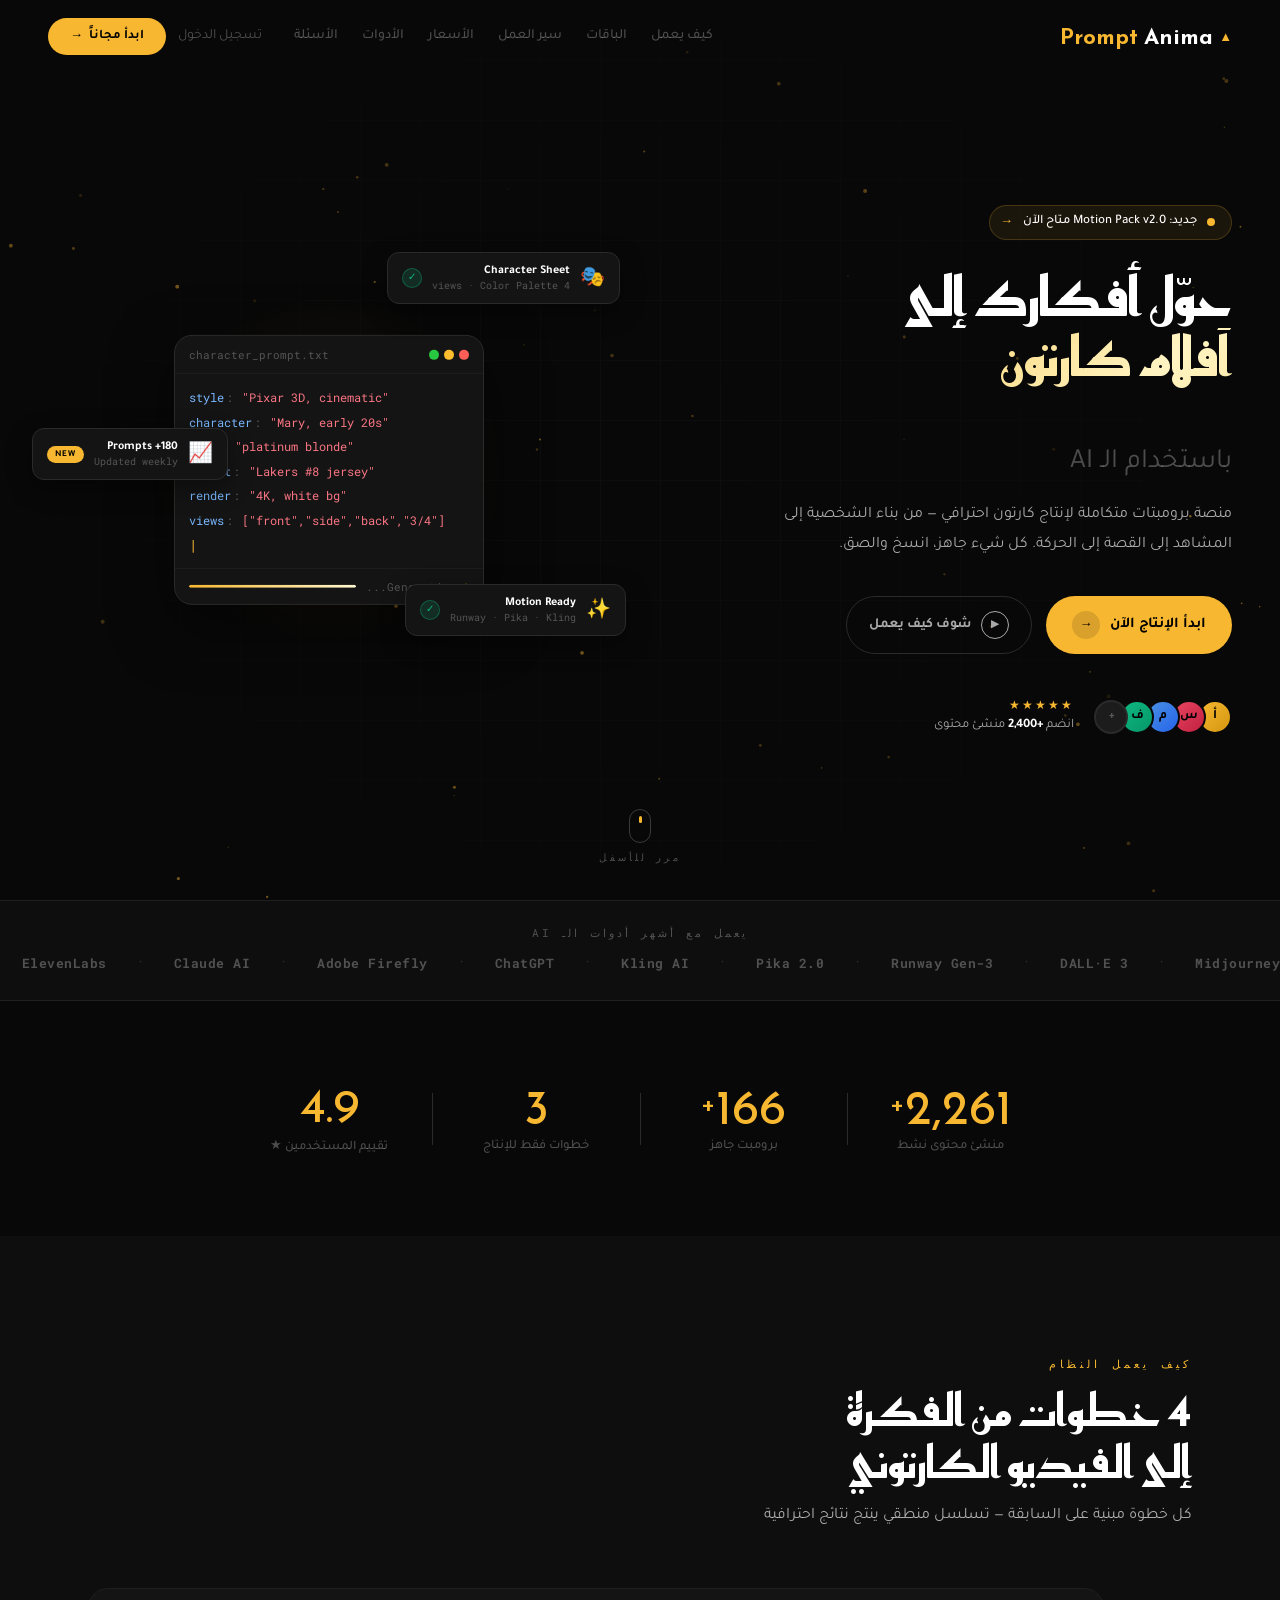
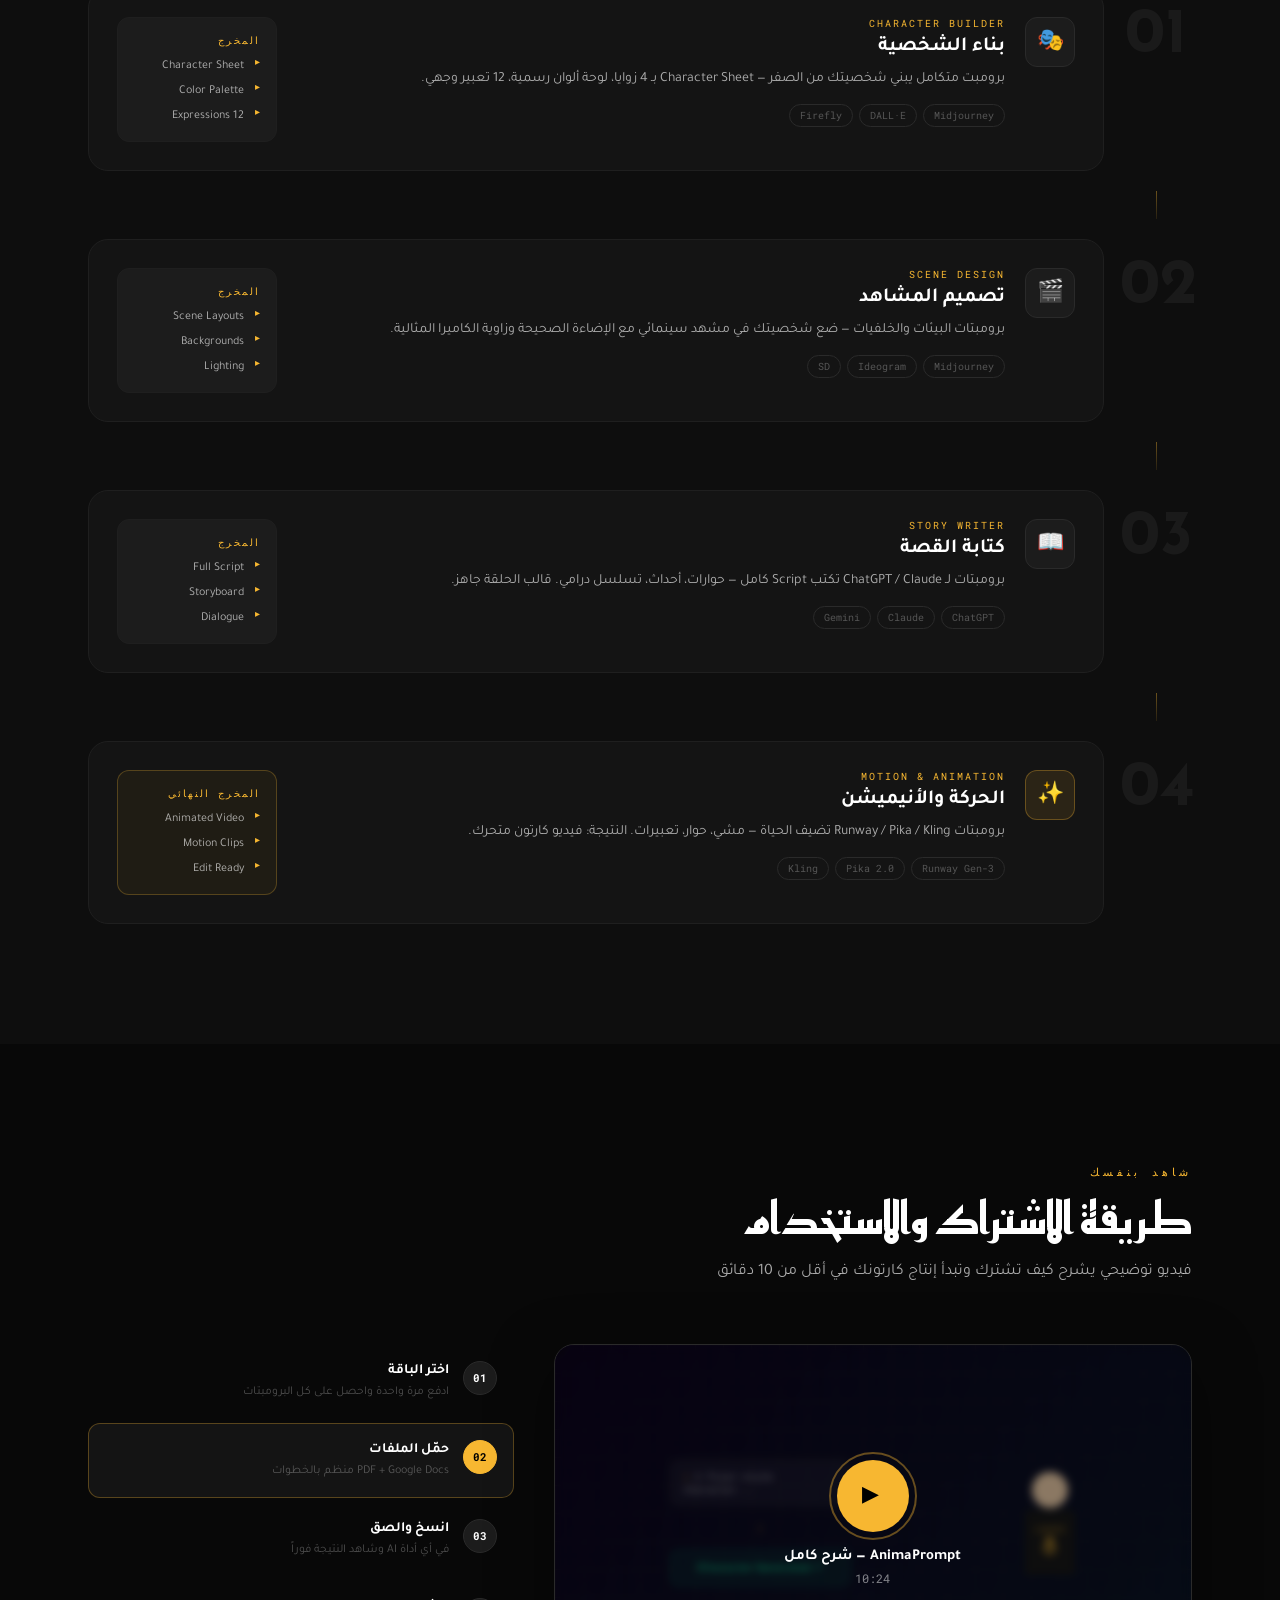
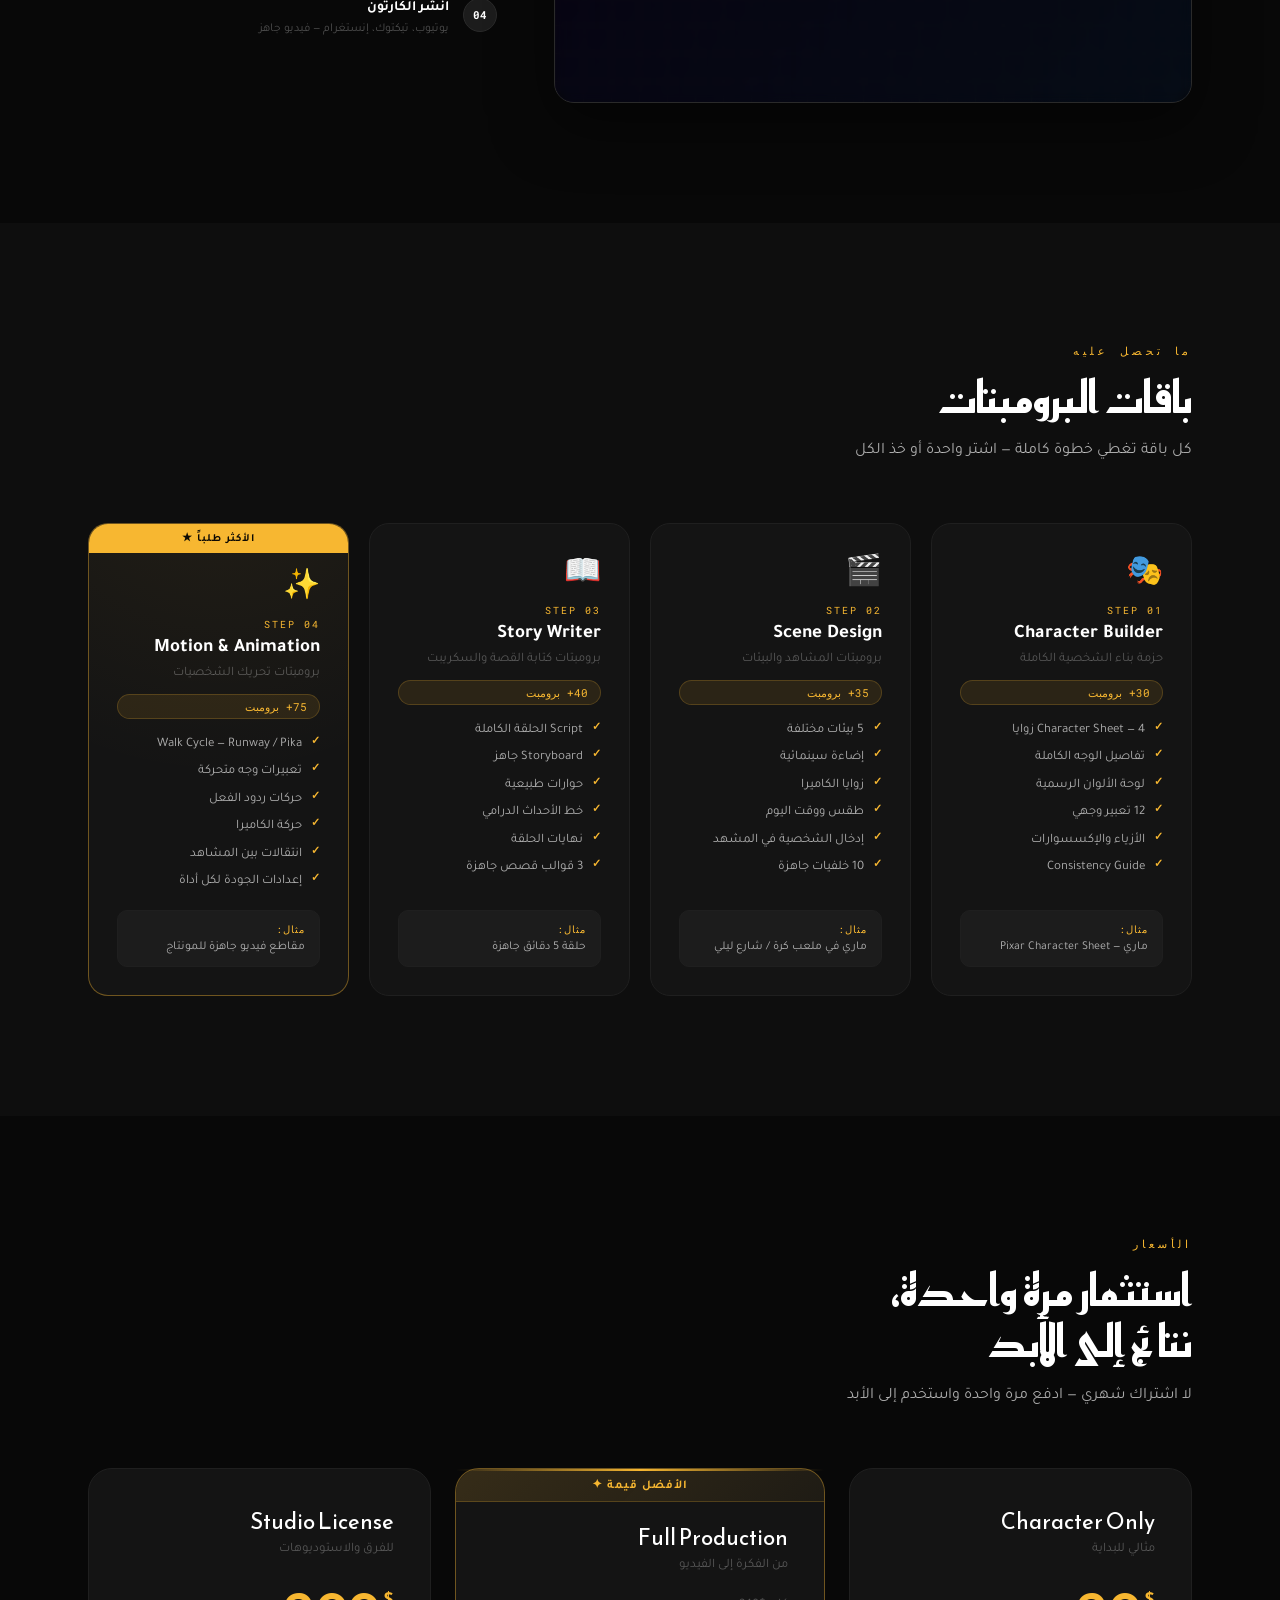
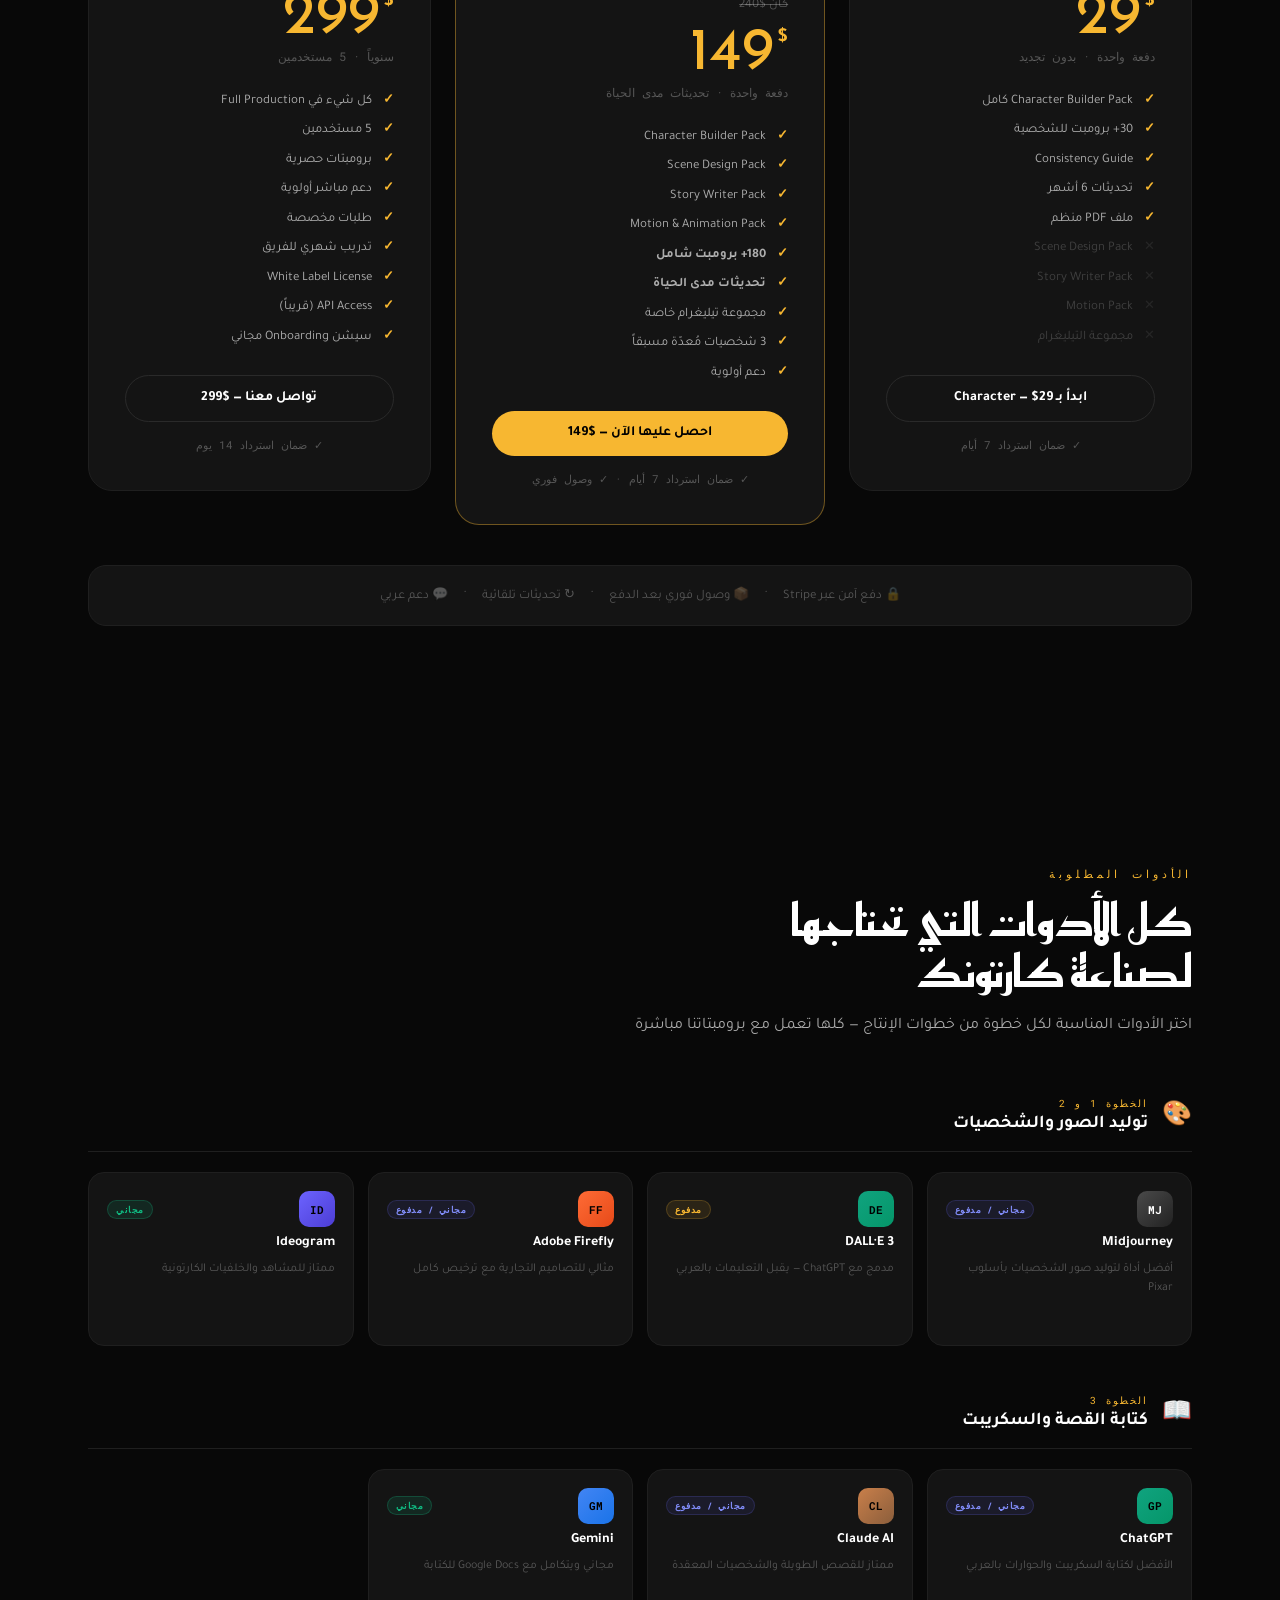
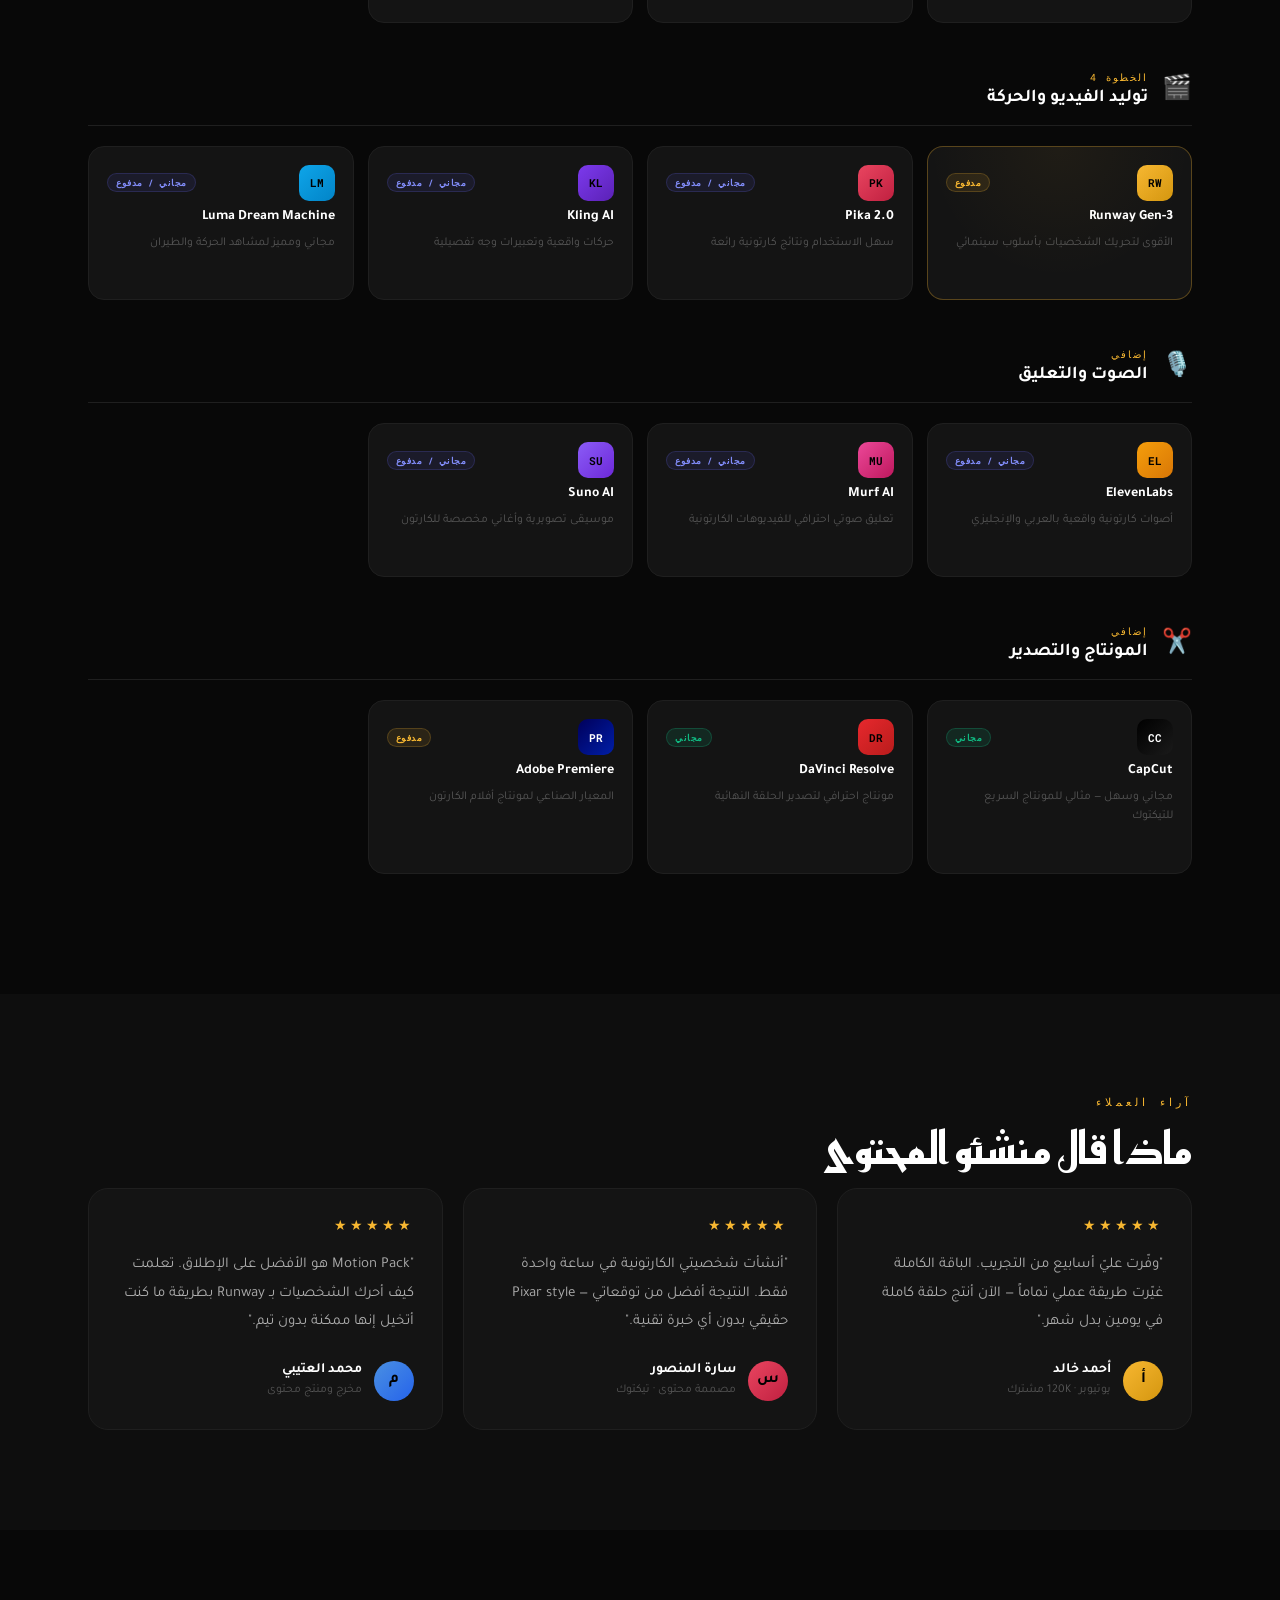
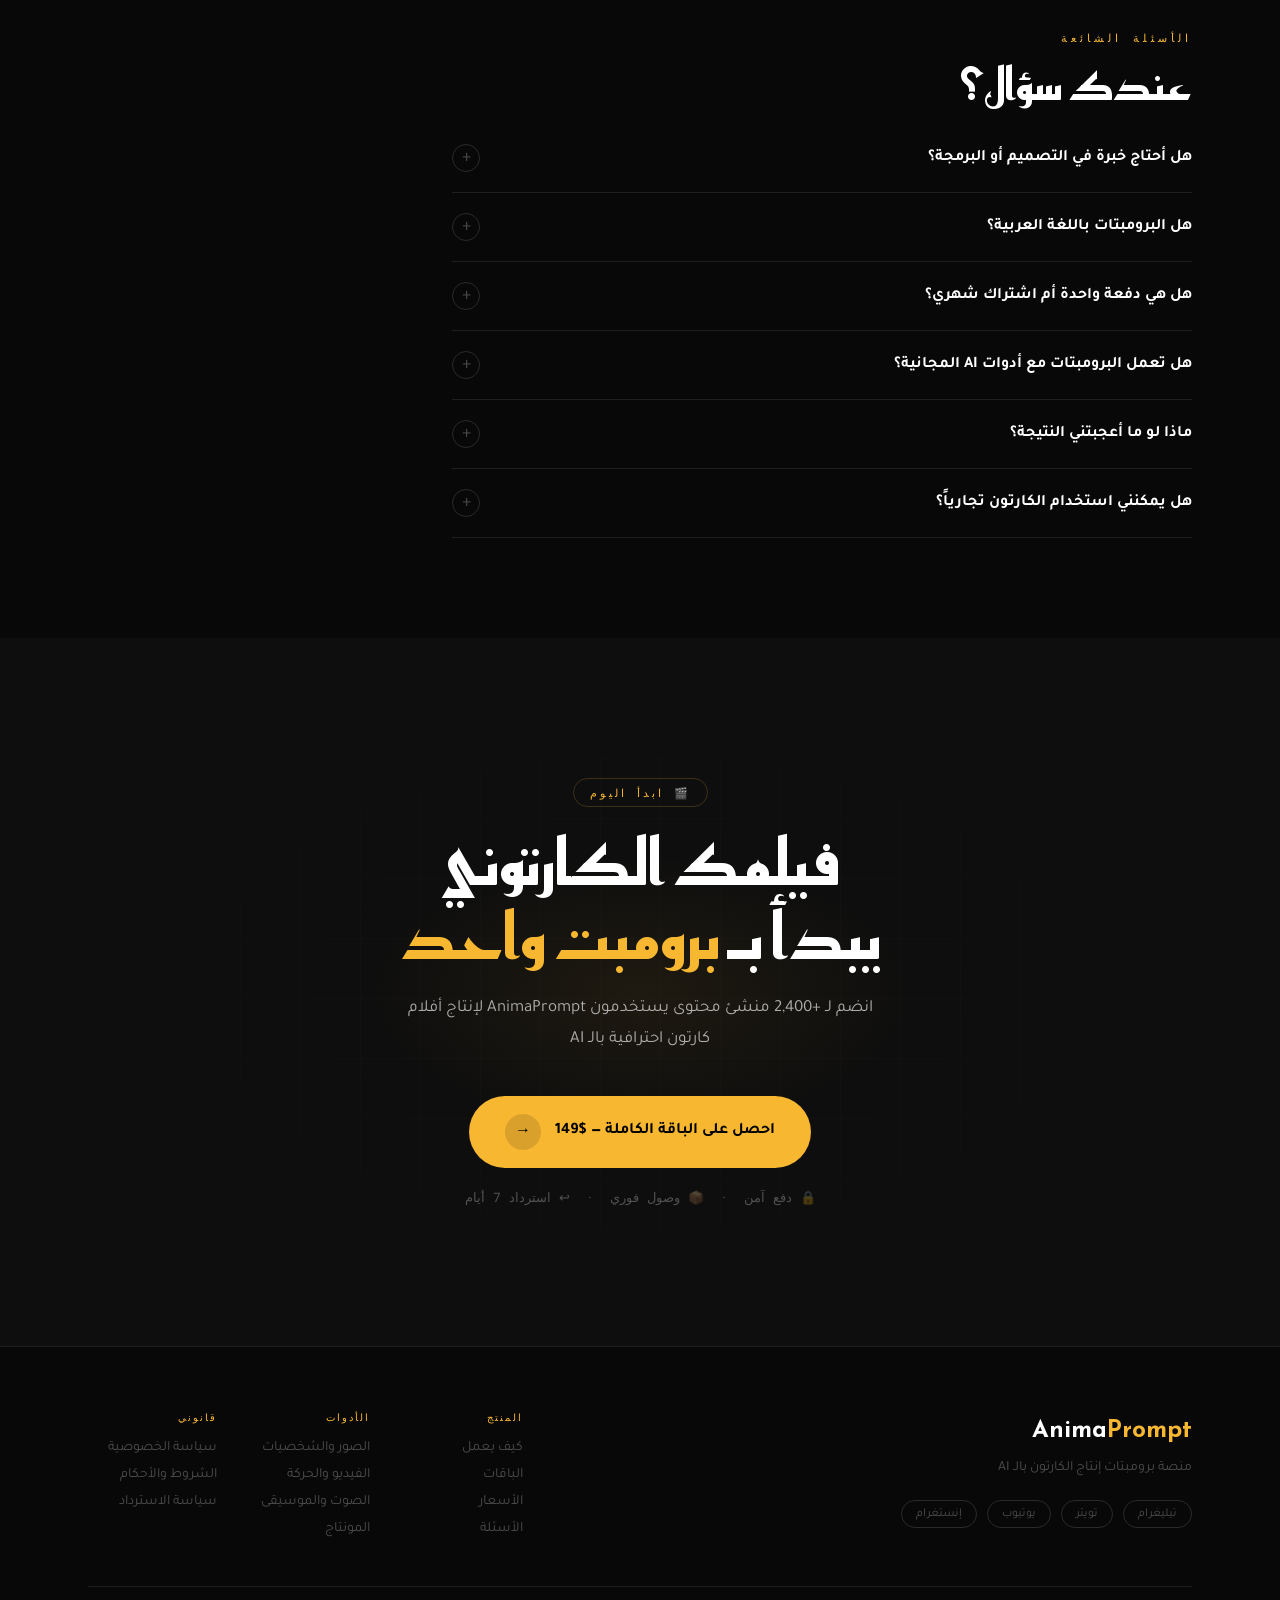
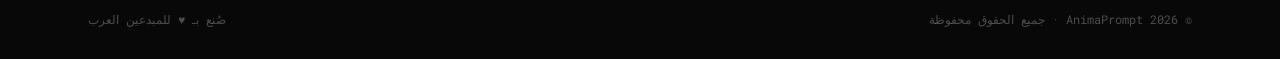
==== index.html @ c52ce560 "Initial commit: AnimaPrompt website with AI tools section" ====
<!DOCTYPE html>
<html lang="ar" dir="rtl">
<head>
<meta charset="UTF-8">
<meta name="viewport" content="width=device-width, initial-scale=1.0">
<title>AnimaPrompt — أنشئ كارتون احترافي بالـ AI</title>
<link href="https://fonts.googleapis.com/css2?family=Tajawal:wght@300;400;500;700;900&family=Reem+Kufi:wght@400;700&family=Roboto+Mono:wght@400;700&display=swap" rel="stylesheet">
<link rel="stylesheet" href="style.css">
</head>
<body>

<div class="cursor" id="cursor"></div>
<div class="cursor-trail" id="trail"></div>

<!-- ═══════════════ NAVBAR ═══════════════ -->
<nav class="navbar" id="navbar">
  <div class="nav-inner">
    <div class="nav-logo">
      <span class="logo-icon">▲</span>
      Anima<span class="logo-accent">Prompt</span>
    </div>
    <ul class="nav-links">
      <li><a href="#how">كيف يعمل</a></li>
      <li><a href="#packages">الباقات</a></li>
      <li><a href="#workflow">سير العمل</a></li>
      <li><a href="#pricing">الأسعار</a></li>
      <li><a href="#tools">الأدوات</a></li>
      <li><a href="#faq">الأسئلة</a></li>
    </ul>
    <div class="nav-right">
      <a href="#" class="nav-login">تسجيل الدخول</a>
      <a href="#pricing" class="nav-cta">ابدأ مجاناً <span>→</span></a>
    </div>
    <button class="hamburger" id="ham">
      <span></span><span></span><span></span>
    </button>
  </div>
</nav>

<!-- MOBILE MENU -->
<div class="mob-overlay" id="mobOverlay"></div>
<div class="mob-drawer" id="mobDrawer">
  <div class="mob-logo">Anima<span>Prompt</span></div>
  <nav class="mob-nav">
    <a href="#how" class="mob-a">كيف يعمل</a>
    <a href="#packages" class="mob-a">الباقات</a>
    <a href="#workflow" class="mob-a">سير العمل</a>
    <a href="#pricing" class="mob-a">الأسعار</a>
    <a href="#tools" class="mob-a">الأدوات</a>
    <a href="#faq" class="mob-a">الأسئلة</a>
  </nav>
  <a href="#pricing" class="mob-cta">ابدأ الآن</a>
</div>

<!-- ═══════════════ HERO ═══════════════ -->
<section class="hero" id="hero">
  <div class="hero-grid-bg"></div>
  <canvas class="hero-canvas" id="heroCanvas"></canvas>

  <div class="hero-inner">
    <!-- HERO CONTENT -->
    <div class="hero-content">
      <div class="hero-announce">
        <div class="announce-dot"></div>
        <span>جديد: Motion Pack v2.0 متاح الآن</span>
        <span class="announce-arrow">→</span>
      </div>

      <h1 class="hero-title">
        حوّل أفكارك إلى<br>
        <span class="title-gradient">أفلام كارتون</span><br>
        <span class="title-light">باستخدام الـ AI</span>
      </h1>

      <p class="hero-desc">
        منصة برومبتات متكاملة لإنتاج كارتون احترافي — من بناء الشخصية إلى المشاهد
        إلى القصة إلى الحركة. كل شيء جاهز، انسخ والصق.
      </p>

      <div class="hero-actions">
        <a href="#pricing" class="cta-main">
          <span>ابدأ الإنتاج الآن</span>
          <div class="cta-icon">→</div>
        </a>
        <a href="#how" class="cta-secondary">
          <div class="play-icon">▶</div>
          <span>شوف كيف يعمل</span>
        </a>
      </div>

      <div class="hero-social-proof">
        <div class="sp-avatars">
          <div class="sp-av" style="background:linear-gradient(135deg,#F7B731,#d4960f)">أ</div>
          <div class="sp-av" style="background:linear-gradient(135deg,#e94560,#c02040)">س</div>
          <div class="sp-av" style="background:linear-gradient(135deg,#4a90e2,#2563eb)">م</div>
          <div class="sp-av" style="background:linear-gradient(135deg,#10b981,#059669)">ف</div>
          <div class="sp-av sp-more">+</div>
        </div>
        <div class="sp-text">
          <div class="sp-stars">★★★★★</div>
          <span>انضم <strong>+2,400</strong> منشئ محتوى</span>
        </div>
      </div>
    </div>

    <!-- HERO VISUAL -->
    <div class="hero-visual">
      <div class="hv-glow"></div>
      <div class="hv-card main-card">
        <div class="hvc-header">
          <div class="hvc-dots"><span></span><span></span><span></span></div>
          <div class="hvc-title">character_prompt.txt</div>
        </div>
        <div class="hvc-body">
          <div class="code-line"><span class="cl-key">style</span><span class="cl-sep">:</span> <span class="cl-val">"Pixar 3D, cinematic"</span></div>
          <div class="code-line"><span class="cl-key">character</span><span class="cl-sep">:</span> <span class="cl-val">"Mary, early 20s"</span></div>
          <div class="code-line"><span class="cl-key">hair</span><span class="cl-sep">:</span> <span class="cl-val">"platinum blonde"</span></div>
          <div class="code-line"><span class="cl-key">outfit</span><span class="cl-sep">:</span> <span class="cl-val">"Lakers #8 jersey"</span></div>
          <div class="code-line"><span class="cl-key">render</span><span class="cl-sep">:</span> <span class="cl-val">"4K, white bg"</span></div>
          <div class="code-line"><span class="cl-key">views</span><span class="cl-sep">:</span> <span class="cl-val">["front","side","back","3/4"]</span></div>
          <div class="code-cursor">|</div>
        </div>
        <div class="hvc-footer">
          <div class="hvc-status">
            <div class="status-dot"></div>
            <span>Generating...</span>
          </div>
          <div class="hvc-progress"><div class="progress-fill"></div></div>
        </div>
      </div>

      <div class="hv-card float-card fc-1">
        <div class="fc-icon">🎭</div>
        <div class="fc-info">
          <strong>Character Sheet</strong>
          <span>4 views · Color Palette</span>
        </div>
        <div class="fc-check">✓</div>
      </div>

      <div class="hv-card float-card fc-2">
        <div class="fc-icon">✨</div>
        <div class="fc-info">
          <strong>Motion Ready</strong>
          <span>Runway · Pika · Kling</span>
        </div>
        <div class="fc-check">✓</div>
      </div>

      <div class="hv-card float-card fc-3">
        <div class="fc-icon">📈</div>
        <div class="fc-info">
          <strong>180+ Prompts</strong>
          <span>Updated weekly</span>
        </div>
        <div class="fc-badge">NEW</div>
      </div>
    </div>
  </div>

  <div class="hero-scroll">
    <div class="scroll-mouse"><div class="scroll-wheel"></div></div>
    <span>مرر للأسفل</span>
  </div>
</section>

<!-- ═══════════════ LOGOS / TOOLS ═══════════════ -->
<section class="tools-bar">
  <p class="tools-label">يعمل مع أشهر أدوات الـ AI</p>
  <div class="tools-marquee-wrap">
    <div class="tools-marquee">
      <div class="tool-logo">Midjourney</div>
      <div class="tool-sep">·</div>
      <div class="tool-logo">DALL·E 3</div>
      <div class="tool-sep">·</div>
      <div class="tool-logo">Runway Gen-3</div>
      <div class="tool-sep">·</div>
      <div class="tool-logo">Pika 2.0</div>
      <div class="tool-sep">·</div>
      <div class="tool-logo">Kling AI</div>
      <div class="tool-sep">·</div>
      <div class="tool-logo">ChatGPT</div>
      <div class="tool-sep">·</div>
      <div class="tool-logo">Adobe Firefly</div>
      <div class="tool-sep">·</div>
      <div class="tool-logo">Claude AI</div>
      <div class="tool-sep">·</div>
      <div class="tool-logo">ElevenLabs</div>
      <div class="tool-sep">·</div>
      <div class="tool-logo">Luma AI</div>
      <div class="tool-sep">·</div>
      <!-- Duplicate for infinite scroll -->
      <div class="tool-logo">Midjourney</div>
      <div class="tool-sep">·</div>
      <div class="tool-logo">DALL·E 3</div>
      <div class="tool-sep">·</div>
      <div class="tool-logo">Runway Gen-3</div>
      <div class="tool-sep">·</div>
      <div class="tool-logo">Pika 2.0</div>
      <div class="tool-sep">·</div>
      <div class="tool-logo">Kling AI</div>
      <div class="tool-sep">·</div>
      <div class="tool-logo">ChatGPT</div>
      <div class="tool-sep">·</div>
      <div class="tool-logo">Adobe Firefly</div>
      <div class="tool-sep">·</div>
      <div class="tool-logo">Claude AI</div>
      <div class="tool-sep">·</div>
      <div class="tool-logo">ElevenLabs</div>
      <div class="tool-sep">·</div>
      <div class="tool-logo">Luma AI</div>
      <div class="tool-sep">·</div>
    </div>
  </div>
</section>

<!-- ═══════════════ STATS ═══════════════ -->
<section class="stats-section">
  <div class="container">
    <div class="stats-grid">
      <div class="stat-block reveal">
        <div class="stat-num-row">
          <div class="sb-num" data-count="2400">0</div>
          <div class="sb-plus">+</div>
        </div>
        <div class="sb-label">منشئ محتوى نشط</div>
      </div>
      <div class="stat-divider"></div>
      <div class="stat-block reveal">
        <div class="stat-num-row">
          <div class="sb-num" data-count="180">0</div>
          <div class="sb-plus">+</div>
        </div>
        <div class="sb-label">برومبت جاهز</div>
      </div>
      <div class="stat-divider"></div>
      <div class="stat-block reveal">
        <div class="stat-num-row">
          <div class="sb-num" data-count="4">0</div>
        </div>
        <div class="sb-label">خطوات فقط للإنتاج</div>
      </div>
      <div class="stat-divider"></div>
      <div class="stat-block reveal">
        <div class="stat-num-row">
          <div class="sb-num">4.9</div>
        </div>
        <div class="sb-label">تقييم المستخدمين ★</div>
      </div>
    </div>
  </div>
</section>

<!-- ═══════════════ HOW IT WORKS ═══════════════ -->
<section class="how" id="how">
  <div class="container">
    <div class="section-tag reveal">كيف يعمل النظام</div>
    <h2 class="section-h2 reveal">4 خطوات من الفكرة<br>إلى الفيديو الكارتوني</h2>
    <p class="section-p reveal">كل خطوة مبنية على السابقة — تسلسل منطقي ينتج نتائج احترافية</p>

    <div class="how-steps">

      <div class="how-step reveal">
        <div class="hs-number">01</div>
        <div class="hs-content">
          <div class="hs-icon-wrap">
            <div class="hs-icon">🎭</div>
          </div>
          <div class="hs-text">
            <div class="hs-tag">Character Builder</div>
            <h3>بناء الشخصية</h3>
            <p>برومبت متكامل يبني شخصيتك من الصفر — Character Sheet بـ 4 زوايا، لوحة ألوان رسمية، 12 تعبير وجهي.</p>
            <div class="hs-tools">
              <span>Midjourney</span>
              <span>DALL·E</span>
              <span>Firefly</span>
            </div>
          </div>
          <div class="hs-output">
            <div class="hso-label">المخرج</div>
            <div class="hso-items">
              <div class="hso-i">Character Sheet</div>
              <div class="hso-i">Color Palette</div>
              <div class="hso-i">12 Expressions</div>
            </div>
          </div>
        </div>
      </div>

      <div class="hs-connector">
        <div class="hs-conn-line"></div>
      </div>

      <div class="how-step reveal">
        <div class="hs-number">02</div>
        <div class="hs-content">
          <div class="hs-icon-wrap">
            <div class="hs-icon">🎬</div>
          </div>
          <div class="hs-text">
            <div class="hs-tag">Scene Design</div>
            <h3>تصميم المشاهد</h3>
            <p>برومبتات البيئات والخلفيات — ضع شخصيتك في مشهد سينمائي مع الإضاءة الصحيحة وزاوية الكاميرا المثالية.</p>
            <div class="hs-tools">
              <span>Midjourney</span>
              <span>Ideogram</span>
              <span>SD</span>
            </div>
          </div>
          <div class="hs-output">
            <div class="hso-label">المخرج</div>
            <div class="hso-items">
              <div class="hso-i">Scene Layouts</div>
              <div class="hso-i">Backgrounds</div>
              <div class="hso-i">Lighting</div>
            </div>
          </div>
        </div>
      </div>

      <div class="hs-connector">
        <div class="hs-conn-line"></div>
      </div>

      <div class="how-step reveal">
        <div class="hs-number">03</div>
        <div class="hs-content">
          <div class="hs-icon-wrap">
            <div class="hs-icon">📖</div>
          </div>
          <div class="hs-text">
            <div class="hs-tag">Story Writer</div>
            <h3>كتابة القصة</h3>
            <p>برومبتات لـ ChatGPT / Claude تكتب Script كامل — حوارات، أحداث، تسلسل درامي. قالب الحلقة جاهز.</p>
            <div class="hs-tools">
              <span>ChatGPT</span>
              <span>Claude</span>
              <span>Gemini</span>
            </div>
          </div>
          <div class="hs-output">
            <div class="hso-label">المخرج</div>
            <div class="hso-items">
              <div class="hso-i">Full Script</div>
              <div class="hso-i">Storyboard</div>
              <div class="hso-i">Dialogue</div>
            </div>
          </div>
        </div>
      </div>

      <div class="hs-connector">
        <div class="hs-conn-line"></div>
      </div>

      <div class="how-step reveal">
        <div class="hs-number">04</div>
        <div class="hs-content">
          <div class="hs-icon-wrap gold-wrap">
            <div class="hs-icon">✨</div>
          </div>
          <div class="hs-text">
            <div class="hs-tag">Motion & Animation</div>
            <h3>الحركة والأنيميشن</h3>
            <p>برومبتات Runway / Pika / Kling تضيف الحياة — مشي، حوار، تعبيرات. النتيجة: فيديو كارتون متحرك.</p>
            <div class="hs-tools">
              <span>Runway Gen-3</span>
              <span>Pika 2.0</span>
              <span>Kling</span>
            </div>
          </div>
          <div class="hs-output gold-output">
            <div class="hso-label">المخرج النهائي</div>
            <div class="hso-items">
              <div class="hso-i">Animated Video</div>
              <div class="hso-i">Motion Clips</div>
              <div class="hso-i">Edit Ready</div>
            </div>
          </div>
        </div>
      </div>

    </div>
  </div>
</section>

<!-- ═══════════════ VIDEO DEMO ═══════════════ -->
<section class="video-section" id="workflow">
  <div class="container">
    <div class="section-tag reveal">شاهد بنفسك</div>
    <h2 class="section-h2 reveal">طريقة الاشتراك والاستخدام</h2>
    <p class="section-p reveal">فيديو توضيحي يشرح كيف تشترك وتبدأ إنتاج كارتونك في أقل من 10 دقائق</p>

    <div class="video-wrap reveal">
      <div class="video-frame">
        <div class="vf-overlay" id="vfOverlay">
          <div class="vf-play-btn" id="playBtn">
            <div class="vpb-ring"></div>
            <div class="vpb-icon">▶</div>
          </div>
          <div class="vf-thumb-content">
            <div class="vft-label">AnimaPrompt — شرح كامل</div>
            <div class="vft-duration">10:24</div>
          </div>
        </div>
        <div class="video-placeholder" id="videoPlaceholder">
          <div class="vp-scene">
            <div class="vp-grid"></div>
            <div class="vp-char">
              <div class="vpc-head"></div>
              <div class="vpc-body">LAKERS<br><span>8</span></div>
            </div>
            <div class="vp-ui">
              <div class="vp-prompt">
                <span class="vpu-cursor">|</span> A Pixar-style character...
              </div>
              <div class="vp-arrow">↓</div>
              <div class="vp-result">✓ Character Generated!</div>
            </div>
          </div>
        </div>
        <!-- يُستبدل هذا بـ iframe الفيديو عند الإضافة -->
        <!-- <iframe id="videoIframe" src="" allowfullscreen></iframe> -->
      </div>

      <div class="video-steps">
        <div class="vs-item active" data-step="0">
          <div class="vsi-num">01</div>
          <div class="vsi-text">
            <strong>اختر الباقة</strong>
            <span>ادفع مرة واحدة واحصل على كل البرومبتات</span>
          </div>
        </div>
        <div class="vs-item" data-step="1">
          <div class="vsi-num">02</div>
          <div class="vsi-text">
            <strong>حمّل الملفات</strong>
            <span>PDF + Google Docs منظم بالخطوات</span>
          </div>
        </div>
        <div class="vs-item" data-step="2">
          <div class="vsi-num">03</div>
          <div class="vsi-text">
            <strong>انسخ والصق</strong>
            <span>في أي أداة AI وشاهد النتيجة فوراً</span>
          </div>
        </div>
        <div class="vs-item" data-step="3">
          <div class="vsi-num">04</div>
          <div class="vsi-text">
            <strong>انشر الكارتون</strong>
            <span>يوتيوب، تيكتوك، إنستغرام — فيديو جاهز</span>
          </div>
        </div>
      </div>
    </div>
  </div>
</section>

<!-- ═══════════════ PACKAGES ═══════════════ -->
<section class="packages" id="packages">
  <div class="container">
    <div class="section-tag reveal">ما تحصل عليه</div>
    <h2 class="section-h2 reveal">باقات البرومبتات</h2>
    <p class="section-p reveal">كل باقة تغطي خطوة كاملة — اشتر واحدة أو خذ الكل</p>

    <div class="pkg-grid">
      <div class="pkg-card reveal">
        <div class="pkg-icon">🎭</div>
        <div class="pkg-step">STEP 01</div>
        <h3>Character Builder</h3>
        <p>حزمة بناء الشخصية الكاملة</p>
        <div class="pkg-count">30+ برومبت</div>
        <ul class="pkg-list">
          <li>Character Sheet — 4 زوايا</li>
          <li>تفاصيل الوجه الكاملة</li>
          <li>لوحة الألوان الرسمية</li>
          <li>12 تعبير وجهي</li>
          <li>الأزياء والإكسسوارات</li>
          <li>Consistency Guide</li>
        </ul>
        <div class="pkg-result">
          <span class="pr-label">مثال:</span>
          ماري — Pixar Character Sheet
        </div>
      </div>

      <div class="pkg-card reveal">
        <div class="pkg-icon">🎬</div>
        <div class="pkg-step">STEP 02</div>
        <h3>Scene Design</h3>
        <p>برومبتات المشاهد والبيئات</p>
        <div class="pkg-count">35+ برومبت</div>
        <ul class="pkg-list">
          <li>5 بيئات مختلفة</li>
          <li>إضاءة سينمائية</li>
          <li>زوايا الكاميرا</li>
          <li>طقس ووقت اليوم</li>
          <li>إدخال الشخصية في المشهد</li>
          <li>10 خلفيات جاهزة</li>
        </ul>
        <div class="pkg-result">
          <span class="pr-label">مثال:</span>
          ماري في ملعب كرة / شارع ليلي
        </div>
      </div>

      <div class="pkg-card reveal">
        <div class="pkg-icon">📖</div>
        <div class="pkg-step">STEP 03</div>
        <h3>Story Writer</h3>
        <p>برومبتات كتابة القصة والسكريبت</p>
        <div class="pkg-count">40+ برومبت</div>
        <ul class="pkg-list">
          <li>Script الحلقة الكاملة</li>
          <li>Storyboard جاهز</li>
          <li>حوارات طبيعية</li>
          <li>خط الأحداث الدرامي</li>
          <li>نهايات الحلقة</li>
          <li>3 قوالب قصص جاهزة</li>
        </ul>
        <div class="pkg-result">
          <span class="pr-label">مثال:</span>
          حلقة 5 دقائق جاهزة
        </div>
      </div>

      <div class="pkg-card featured-pkg reveal">
        <div class="pkg-featured">الأكثر طلباً ★</div>
        <div class="pkg-icon">✨</div>
        <div class="pkg-step">STEP 04</div>
        <h3>Motion & Animation</h3>
        <p>برومبتات تحريك الشخصيات</p>
        <div class="pkg-count">75+ برومبت</div>
        <ul class="pkg-list">
          <li>Walk Cycle — Runway / Pika</li>
          <li>تعبيرات وجه متحركة</li>
          <li>حركات ردود الفعل</li>
          <li>حركة الكاميرا</li>
          <li>انتقالات بين المشاهد</li>
          <li>إعدادات الجودة لكل أداة</li>
        </ul>
        <div class="pkg-result">
          <span class="pr-label">مثال:</span>
          مقاطع فيديو جاهزة للمونتاج
        </div>
      </div>
    </div>
  </div>
</section>

<!-- ═══════════════ PRICING ═══════════════ -->
<section class="pricing" id="pricing">
  <div class="container">
    <div class="section-tag reveal">الأسعار</div>
    <h2 class="section-h2 reveal">استثمار مرة واحدة،<br>نتائج إلى الأبد</h2>
    <p class="section-p reveal">لا اشتراك شهري — ادفع مرة واحدة واستخدم إلى الأبد</p>

    <div class="pricing-grid">

      <!-- STARTER -->
      <div class="price-card reveal">
        <div class="pc-top">
          <div class="pc-plan">Character Only</div>
          <div class="pc-tagline">مثالي للبداية</div>
        </div>
        <div class="pc-price-wrap">
          <div class="pc-price">
            <sup>$</sup><span class="pc-amount">29</span>
          </div>
          <div class="pc-note">دفعة واحدة · بدون تجديد</div>
        </div>
        <ul class="pc-list">
          <li class="on">Character Builder Pack كامل</li>
          <li class="on">30+ برومبت للشخصية</li>
          <li class="on">Consistency Guide</li>
          <li class="on">تحديثات 6 أشهر</li>
          <li class="on">ملف PDF منظم</li>
          <li class="off">Scene Design Pack</li>
          <li class="off">Story Writer Pack</li>
          <li class="off">Motion Pack</li>
          <li class="off">مجموعة التيليغرام</li>
        </ul>
        <a href="#" class="pc-btn outline-btn">ابدأ بـ Character — $29</a>
        <div class="pc-guarantee">✓ ضمان استرداد 7 أيام</div>
      </div>

      <!-- PRO — FEATURED -->
      <div class="price-card pro-card reveal">
        <div class="pro-glow"></div>
        <div class="pc-popular">الأفضل قيمة ✦</div>
        <div class="pc-top">
          <div class="pc-plan">Full Production</div>
          <div class="pc-tagline">من الفكرة إلى الفيديو</div>
        </div>
        <div class="pc-price-wrap">
          <div class="pc-old-price">كان $240</div>
          <div class="pc-price">
            <sup>$</sup><span class="pc-amount">149</span>
          </div>
          <div class="pc-note">دفعة واحدة · تحديثات مدى الحياة</div>
        </div>
        <ul class="pc-list">
          <li class="on">Character Builder Pack</li>
          <li class="on">Scene Design Pack</li>
          <li class="on">Story Writer Pack</li>
          <li class="on">Motion & Animation Pack</li>
          <li class="on"><strong>180+ برومبت شامل</strong></li>
          <li class="on"><strong>تحديثات مدى الحياة</strong></li>
          <li class="on">مجموعة تيليغرام خاصة</li>
          <li class="on">3 شخصيات مُعدّة مسبقاً</li>
          <li class="on">دعم أولوية</li>
        </ul>
        <a href="#" class="pc-btn gold-btn">احصل عليها الآن — $149</a>
        <div class="pc-guarantee">✓ ضمان استرداد 7 أيام · ✓ وصول فوري</div>
      </div>

      <!-- STUDIO -->
      <div class="price-card reveal">
        <div class="pc-top">
          <div class="pc-plan">Studio License</div>
          <div class="pc-tagline">للفرق والاستوديوهات</div>
        </div>
        <div class="pc-price-wrap">
          <div class="pc-price">
            <sup>$</sup><span class="pc-amount">299</span>
          </div>
          <div class="pc-note">سنوياً · 5 مستخدمين</div>
        </div>
        <ul class="pc-list">
          <li class="on">كل شيء في Full Production</li>
          <li class="on">5 مستخدمين</li>
          <li class="on">برومبتات حصرية</li>
          <li class="on">دعم مباشر أولوية</li>
          <li class="on">طلبات مخصصة</li>
          <li class="on">تدريب شهري للفريق</li>
          <li class="on">White Label License</li>
          <li class="on">API Access (قريباً)</li>
          <li class="on">سيشن Onboarding مجاني</li>
        </ul>
        <a href="#" class="pc-btn outline-btn">تواصل معنا — $299</a>
        <div class="pc-guarantee">✓ ضمان استرداد 14 يوم</div>
      </div>

    </div>

    <div class="pricing-footnote reveal">
      <span>🔒 دفع آمن عبر Stripe</span>
      <span>·</span>
      <span>📦 وصول فوري بعد الدفع</span>
      <span>·</span>
      <span>↻ تحديثات تلقائية</span>
      <span>·</span>
      <span>💬 دعم عربي</span>
    </div>
  </div>
</section>

<!-- ═══════════════ AI TOOLS SECTION ═══════════════ -->
<section class="ai-tools" id="tools">
  <div class="container">
    <div class="section-tag reveal">الأدوات المطلوبة</div>
    <h2 class="section-h2 reveal">كل الأدوات التي تحتاجها<br>لصناعة كارتونك</h2>
    <p class="section-p reveal">اختر الأدوات المناسبة لكل خطوة من خطوات الإنتاج — كلها تعمل مع برومبتاتنا مباشرة</p>

    <!-- CATEGORY 1: Image Generation -->
    <div class="at-category reveal">
      <div class="at-cat-header">
        <div class="at-cat-icon">🎨</div>
        <div>
          <div class="at-cat-step">الخطوة 1 و 2</div>
          <div class="at-cat-title">توليد الصور والشخصيات</div>
        </div>
      </div>
      <div class="at-grid">
        <a href="https://www.midjourney.com" target="_blank" rel="noopener" class="at-card">
          <div class="at-card-top">
            <div class="at-logo mj">MJ</div>
            <div class="at-badge free-paid">مجاني / مدفوع</div>
          </div>
          <div class="at-name">Midjourney</div>
          <div class="at-desc">أفضل أداة لتوليد صور الشخصيات بأسلوب Pixar</div>
          <div class="at-arrow">↗</div>
        </a>
        <a href="https://openai.com/dall-e-3" target="_blank" rel="noopener" class="at-card">
          <div class="at-card-top">
            <div class="at-logo de">DE</div>
            <div class="at-badge paid">مدفوع</div>
          </div>
          <div class="at-name">DALL·E 3</div>
          <div class="at-desc">مدمج مع ChatGPT — يقبل التعليمات بالعربي</div>
          <div class="at-arrow">↗</div>
        </a>
        <a href="https://firefly.adobe.com" target="_blank" rel="noopener" class="at-card">
          <div class="at-card-top">
            <div class="at-logo ff">FF</div>
            <div class="at-badge free-paid">مجاني / مدفوع</div>
          </div>
          <div class="at-name">Adobe Firefly</div>
          <div class="at-desc">مثالي للتصاميم التجارية مع ترخيص كامل</div>
          <div class="at-arrow">↗</div>
        </a>
        <a href="https://ideogram.ai" target="_blank" rel="noopener" class="at-card">
          <div class="at-card-top">
            <div class="at-logo id">ID</div>
            <div class="at-badge free">مجاني</div>
          </div>
          <div class="at-name">Ideogram</div>
          <div class="at-desc">ممتاز للمشاهد والخلفيات الكارتونية</div>
          <div class="at-arrow">↗</div>
        </a>
      </div>
    </div>

    <!-- CATEGORY 2: Story & Script -->
    <div class="at-category reveal">
      <div class="at-cat-header">
        <div class="at-cat-icon">📖</div>
        <div>
          <div class="at-cat-step">الخطوة 3</div>
          <div class="at-cat-title">كتابة القصة والسكريبت</div>
        </div>
      </div>
      <div class="at-grid">
        <a href="https://chatgpt.com" target="_blank" rel="noopener" class="at-card">
          <div class="at-card-top">
            <div class="at-logo gpt">GP</div>
            <div class="at-badge free-paid">مجاني / مدفوع</div>
          </div>
          <div class="at-name">ChatGPT</div>
          <div class="at-desc">الأفضل لكتابة السكريبت والحوارات بالعربي</div>
          <div class="at-arrow">↗</div>
        </a>
        <a href="https://claude.ai" target="_blank" rel="noopener" class="at-card">
          <div class="at-card-top">
            <div class="at-logo cl">CL</div>
            <div class="at-badge free-paid">مجاني / مدفوع</div>
          </div>
          <div class="at-name">Claude AI</div>
          <div class="at-desc">ممتاز للقصص الطويلة والشخصيات المعقدة</div>
          <div class="at-arrow">↗</div>
        </a>
        <a href="https://gemini.google.com" target="_blank" rel="noopener" class="at-card">
          <div class="at-card-top">
            <div class="at-logo gm">GM</div>
            <div class="at-badge free">مجاني</div>
          </div>
          <div class="at-name">Gemini</div>
          <div class="at-desc">مجاني ويتكامل مع Google Docs للكتابة</div>
          <div class="at-arrow">↗</div>
        </a>
      </div>
    </div>

    <!-- CATEGORY 3: Video & Animation -->
    <div class="at-category reveal">
      <div class="at-cat-header">
        <div class="at-cat-icon">🎬</div>
        <div>
          <div class="at-cat-step">الخطوة 4</div>
          <div class="at-cat-title">توليد الفيديو والحركة</div>
        </div>
      </div>
      <div class="at-grid">
        <a href="https://runwayml.com" target="_blank" rel="noopener" class="at-card at-card-featured">
          <div class="at-card-top">
            <div class="at-logo rw">RW</div>
            <div class="at-badge paid">مدفوع</div>
          </div>
          <div class="at-name">Runway Gen-3</div>
          <div class="at-desc">الأقوى لتحريك الشخصيات بأسلوب سينمائي</div>
          <div class="at-arrow">↗</div>
        </a>
        <a href="https://pika.art" target="_blank" rel="noopener" class="at-card">
          <div class="at-card-top">
            <div class="at-logo pk">PK</div>
            <div class="at-badge free-paid">مجاني / مدفوع</div>
          </div>
          <div class="at-name">Pika 2.0</div>
          <div class="at-desc">سهل الاستخدام ونتائج كارتونية رائعة</div>
          <div class="at-arrow">↗</div>
        </a>
        <a href="https://klingai.com" target="_blank" rel="noopener" class="at-card">
          <div class="at-card-top">
            <div class="at-logo kl">KL</div>
            <div class="at-badge free-paid">مجاني / مدفوع</div>
          </div>
          <div class="at-name">Kling AI</div>
          <div class="at-desc">حركات واقعية وتعبيرات وجه تفصيلية</div>
          <div class="at-arrow">↗</div>
        </a>
        <a href="https://lumalabs.ai" target="_blank" rel="noopener" class="at-card">
          <div class="at-card-top">
            <div class="at-logo lm">LM</div>
            <div class="at-badge free-paid">مجاني / مدفوع</div>
          </div>
          <div class="at-name">Luma Dream Machine</div>
          <div class="at-desc">مجاني ومميز لمشاهد الحركة والطيران</div>
          <div class="at-arrow">↗</div>
        </a>
      </div>
    </div>

    <!-- CATEGORY 4: Audio & Voice -->
    <div class="at-category reveal">
      <div class="at-cat-header">
        <div class="at-cat-icon">🎙️</div>
        <div>
          <div class="at-cat-step">إضافي</div>
          <div class="at-cat-title">الصوت والتعليق</div>
        </div>
      </div>
      <div class="at-grid">
        <a href="https://elevenlabs.io" target="_blank" rel="noopener" class="at-card">
          <div class="at-card-top">
            <div class="at-logo el">EL</div>
            <div class="at-badge free-paid">مجاني / مدفوع</div>
          </div>
          <div class="at-name">ElevenLabs</div>
          <div class="at-desc">أصوات كارتونية واقعية بالعربي والإنجليزي</div>
          <div class="at-arrow">↗</div>
        </a>
        <a href="https://murf.ai" target="_blank" rel="noopener" class="at-card">
          <div class="at-card-top">
            <div class="at-logo mu">MU</div>
            <div class="at-badge free-paid">مجاني / مدفوع</div>
          </div>
          <div class="at-name">Murf AI</div>
          <div class="at-desc">تعليق صوتي احترافي للفيديوهات الكارتونية</div>
          <div class="at-arrow">↗</div>
        </a>
        <a href="https://suno.com" target="_blank" rel="noopener" class="at-card">
          <div class="at-card-top">
            <div class="at-logo su">SU</div>
            <div class="at-badge free-paid">مجاني / مدفوع</div>
          </div>
          <div class="at-name">Suno AI</div>
          <div class="at-desc">موسيقى تصويرية وأغاني مخصصة للكارتون</div>
          <div class="at-arrow">↗</div>
        </a>
      </div>
    </div>

    <!-- CATEGORY 5: Editing -->
    <div class="at-category reveal">
      <div class="at-cat-header">
        <div class="at-cat-icon">✂️</div>
        <div>
          <div class="at-cat-step">إضافي</div>
          <div class="at-cat-title">المونتاج والتصدير</div>
        </div>
      </div>
      <div class="at-grid">
        <a href="https://www.capcut.com" target="_blank" rel="noopener" class="at-card">
          <div class="at-card-top">
            <div class="at-logo cc">CC</div>
            <div class="at-badge free">مجاني</div>
          </div>
          <div class="at-name">CapCut</div>
          <div class="at-desc">مجاني وسهل — مثالي للمونتاج السريع للتيكتوك</div>
          <div class="at-arrow">↗</div>
        </a>
        <a href="https://www.blackmagicdesign.com/products/davinciresolve" target="_blank" rel="noopener" class="at-card">
          <div class="at-card-top">
            <div class="at-logo dr">DR</div>
            <div class="at-badge free">مجاني</div>
          </div>
          <div class="at-name">DaVinci Resolve</div>
          <div class="at-desc">مونتاج احترافي لتصدير الحلقة النهائية</div>
          <div class="at-arrow">↗</div>
        </a>
        <a href="https://www.adobe.com/products/premiere.html" target="_blank" rel="noopener" class="at-card">
          <div class="at-card-top">
            <div class="at-logo pr">PR</div>
            <div class="at-badge paid">مدفوع</div>
          </div>
          <div class="at-name">Adobe Premiere</div>
          <div class="at-desc">المعيار الصناعي لمونتاج أفلام الكارتون</div>
          <div class="at-arrow">↗</div>
        </a>
      </div>
    </div>

  </div>
</section>

<!-- ═══════════════ TESTIMONIALS ═══════════════ -->
<section class="testimonials">
  <div class="container">
    <div class="section-tag reveal">آراء العملاء</div>
    <h2 class="section-h2 reveal">ماذا قال منشئو المحتوى</h2>

    <div class="testi-grid">
      <div class="testi-card reveal">
        <div class="tc-stars">★★★★★</div>
        <p>"وفّرت عليّ أسابيع من التجريب. الباقة الكاملة غيّرت طريقة عملي تماماً — الآن أنتج حلقة كاملة في يومين بدل شهر."</p>
        <div class="tc-author">
          <div class="tc-av" style="background:linear-gradient(135deg,#F7B731,#d4960f)">أ</div>
          <div>
            <strong>أحمد خالد</strong>
            <span>يوتيوبر · 120K مشترك</span>
          </div>
        </div>
      </div>
      <div class="testi-card reveal">
        <div class="tc-stars">★★★★★</div>
        <p>"أنشأت شخصيتي الكارتونية في ساعة واحدة فقط. النتيجة أفضل من توقعاتي — Pixar style حقيقي بدون أي خبرة تقنية."</p>
        <div class="tc-author">
          <div class="tc-av" style="background:linear-gradient(135deg,#e94560,#c02040)">س</div>
          <div>
            <strong>سارة المنصور</strong>
            <span>مصممة محتوى · تيكتوك</span>
          </div>
        </div>
      </div>
      <div class="testi-card reveal">
        <div class="tc-stars">★★★★★</div>
        <p>"Motion Pack هو الأفضل على الإطلاق. تعلمت كيف أحرك الشخصيات بـ Runway بطريقة ما كنت أتخيل إنها ممكنة بدون تيم."</p>
        <div class="tc-author">
          <div class="tc-av" style="background:linear-gradient(135deg,#4a90e2,#2563eb)">م</div>
          <div>
            <strong>محمد العتيبي</strong>
            <span>مخرج ومنتج محتوى</span>
          </div>
        </div>
      </div>
    </div>
  </div>
</section>

<!-- ═══════════════ FAQ ═══════════════ -->
<section class="faq" id="faq">
  <div class="container">
    <div class="section-tag reveal">الأسئلة الشائعة</div>
    <h2 class="section-h2 reveal">عندك سؤال؟</h2>

    <div class="faq-list">
      <div class="faq-item reveal">
        <div class="faq-q">
          <span>هل أحتاج خبرة في التصميم أو البرمجة؟</span>
          <div class="faq-icon">+</div>
        </div>
        <div class="faq-a">
          لا بالكل — البرومبتات مكتوبة جاهزة، تنسخها وتلصقها في الأداة. لا تحتاج أي معرفة تقنية.
        </div>
      </div>
      <div class="faq-item reveal">
        <div class="faq-q">
          <span>هل البرومبتات باللغة العربية؟</span>
          <div class="faq-icon">+</div>
        </div>
        <div class="faq-a">
          كل برومبت يأتي بنسختين: عربي لفهم المحتوى وتعديله، وإنجليزي للأداة (لأن AI يفهم الإنجليزي بشكل أفضل).
        </div>
      </div>
      <div class="faq-item reveal">
        <div class="faq-q">
          <span>هل هي دفعة واحدة أم اشتراك شهري؟</span>
          <div class="faq-icon">+</div>
        </div>
        <div class="faq-a">
          دفعة واحدة تماماً — تدفع مرة وحدة وتستخدم إلى الأبد. الباقة Pro تشمل تحديثات مدى الحياة.
        </div>
      </div>
      <div class="faq-item reveal">
        <div class="faq-q">
          <span>هل تعمل البرومبتات مع أدوات AI المجانية؟</span>
          <div class="faq-icon">+</div>
        </div>
        <div class="faq-a">
          نعم — بعضها يعمل مع النسخ المجانية. لكن للحصول على أفضل نتيجة نوصي بالنسخ المدفوعة من Midjourney أو Runway.
        </div>
      </div>
      <div class="faq-item reveal">
        <div class="faq-q">
          <span>ماذا لو ما أعجبتني النتيجة؟</span>
          <div class="faq-icon">+</div>
        </div>
        <div class="faq-a">
          ضمان استرداد كامل خلال 7 أيام — لا أسئلة، لا تعقيدات.
        </div>
      </div>
      <div class="faq-item reveal">
        <div class="faq-q">
          <span>هل يمكنني استخدام الكارتون تجارياً؟</span>
          <div class="faq-icon">+</div>
        </div>
        <div class="faq-a">
          نعم — كل المحتوى الذي تنتجه باستخدام برومبتاتنا هو ملكك الكاملة، يمكنك نشره وتحقيق الدخل منه.
        </div>
      </div>
    </div>
  </div>
</section>

<!-- ═══════════════ FINAL CTA ═══════════════ -->
<section class="final-cta">
  <div class="fca-bg-grid"></div>
  <div class="fca-glow"></div>
  <div class="container">
    <div class="fca-inner reveal">
      <div class="fca-tag">🎬 ابدأ اليوم</div>
      <h2 class="fca-title">
        فيلمك الكارتوني<br>
        يبدأ بـ <span class="gold-text">برومبت واحد</span>
      </h2>
      <p class="fca-desc">انضم لـ +2,400 منشئ محتوى يستخدمون AnimaPrompt لإنتاج أفلام كارتون احترافية بالـ AI</p>
      <a href="#pricing" class="fca-btn">
        <span>احصل على الباقة الكاملة — $149</span>
        <div class="fca-btn-icon">→</div>
      </a>
      <div class="fca-trust">
        <span>🔒 دفع آمن</span>
        <span>·</span>
        <span>📦 وصول فوري</span>
        <span>·</span>
        <span>↩ استرداد 7 أيام</span>
      </div>
    </div>
  </div>
</section>

<!-- ═══════════════ FOOTER ═══════════════ -->
<footer class="footer">
  <div class="container">
    <div class="footer-top">
      <div class="footer-brand">
        <div class="footer-logo">Anima<span>Prompt</span></div>
        <p>منصة برومبتات إنتاج الكارتون بالـ AI</p>
        <div class="footer-social">
          <a href="#" class="fs-link">تيليغرام</a>
          <a href="#" class="fs-link">تويتر</a>
          <a href="#" class="fs-link">يوتيوب</a>
          <a href="#" class="fs-link">إنستغرام</a>
        </div>
      </div>
      <div class="footer-links-group">
        <div class="flg">
          <div class="flg-title">المنتج</div>
          <a href="#how">كيف يعمل</a>
          <a href="#packages">الباقات</a>
          <a href="#pricing">الأسعار</a>
          <a href="#faq">الأسئلة</a>
        </div>
        <div class="flg">
          <div class="flg-title">الأدوات</div>
          <a href="#tools">الصور والشخصيات</a>
          <a href="#tools">الفيديو والحركة</a>
          <a href="#tools">الصوت والموسيقى</a>
          <a href="#tools">المونتاج</a>
        </div>
        <div class="flg">
          <div class="flg-title">قانوني</div>
          <a href="#">سياسة الخصوصية</a>
          <a href="#">الشروط والأحكام</a>
          <a href="#">سياسة الاسترداد</a>
        </div>
      </div>
    </div>
    <div class="footer-bottom">
      <span>© 2026 AnimaPrompt · جميع الحقوق محفوظة</span>
      <span>صُنع بـ ♥ للمبدعين العرب</span>
    </div>
  </div>
</footer>

<!-- SCROLL TO TOP -->
<button class="scroll-top" id="scrollTop">↑</button>

<script src="script.js"></script>
</body>
</html>
---- style.css ----
/* ═══════════════════════════════════════════
   AnimaPrompt — Professional CSS
   Fixed: layout, RTL, mobile, animations
═══════════════════════════════════════════ */

:root {
  --gold: #F7B731;
  --gold2: #d4960f;
  --black: #080808;
  --surface: #0e0e0e;
  --card: #141414;
  --card2: #1c1c1c;
  --border: #1f1f1f;
  --border2: #2a2a2a;
  --white: #ffffff;
  --text: rgba(255,255,255,0.65);
  --dim: rgba(255,255,255,0.28);
  --radius: 18px;
  --tr: all 0.3s cubic-bezier(0.4,0,0.2,1);
  --shadow: 0 20px 60px rgba(0,0,0,0.5);
}

/* ── RESET ── */
*, *::before, *::after { margin: 0; padding: 0; box-sizing: border-box; }
html { scroll-behavior: smooth; font-size: 16px; }
body {
  font-family: 'Tajawal', sans-serif;
  background: var(--black);
  color: var(--white);
  overflow-x: hidden;
  cursor: none;
  -webkit-font-smoothing: antialiased;
}
a { text-decoration: none; color: inherit; }
ul { list-style: none; }
button { cursor: pointer; border: none; background: none; font-family: inherit; }
img { max-width: 100%; display: block; }

/* ── CURSOR ── */
.cursor {
  width: 8px; height: 8px;
  background: var(--gold);
  border-radius: 50%;
  position: fixed;
  pointer-events: none;
  z-index: 9999;
  top: 0; left: 0;
  transform: translate(-50%, -50%);
  transition: width .25s, height .25s, opacity .25s;
  mix-blend-mode: normal;
}
.cursor-trail {
  width: 32px; height: 32px;
  border: 1.5px solid rgba(247,183,49,.35);
  border-radius: 50%;
  position: fixed;
  pointer-events: none;
  z-index: 9998;
  top: 0; left: 0;
  transform: translate(-50%, -50%);
  transition: width .25s, height .25s, border-color .25s;
}
body:not(:hover) .cursor,
body:not(:hover) .cursor-trail { opacity: 0; }

/* ── NAVBAR ── */
.navbar {
  position: fixed; top: 0; left: 0; right: 0;
  z-index: 500;
  padding: 18px 48px;
  transition: background .35s, padding .35s, border-color .35s;
  border-bottom: 1px solid transparent;
}
.navbar.solid {
  background: rgba(8,8,8,.9);
  backdrop-filter: blur(20px);
  -webkit-backdrop-filter: blur(20px);
  border-bottom-color: var(--border);
  padding: 12px 48px;
}
.nav-inner {
  max-width: 1280px; margin: 0 auto;
  display: flex; align-items: center; gap: 32px;
}
.nav-logo {
  font-family: 'Reem Kufi', sans-serif;
  font-size: 22px; font-weight: 700;
  display: flex; align-items: center; gap: 6px;
  white-space: nowrap; margin-left: auto;
}
.logo-icon { color: var(--gold); font-size: 13px; }
.logo-accent { color: var(--gold); }
.nav-links {
  display: flex; gap: 24px; margin-right: auto;
}
.nav-links li a {
  font-size: 14px; font-weight: 500;
  color: var(--dim); transition: var(--tr);
  position: relative; padding-bottom: 2px;
}
.nav-links li a::after {
  content: ''; position: absolute;
  bottom: -2px; right: 0; left: auto;
  width: 0; height: 1px;
  background: var(--gold); transition: width .3s ease;
}
.nav-links li a:hover { color: var(--white); }
.nav-links li a:hover::after { width: 100%; left: 0; right: auto; }
.nav-right { display: flex; align-items: center; gap: 12px; }
.nav-login { font-size: 14px; color: var(--dim); transition: var(--tr); white-space: nowrap; }
.nav-login:hover { color: var(--white); }
.nav-cta {
  display: flex; align-items: center; gap: 6px;
  padding: 9px 22px;
  background: var(--gold); color: #000;
  border-radius: 50px; font-weight: 700; font-size: 13px;
  transition: var(--tr); white-space: nowrap;
}
.nav-cta:hover { background: #fff; transform: translateY(-1px); box-shadow: 0 8px 24px rgba(247,183,49,.3); }
.hamburger {
  display: none; flex-direction: column; gap: 5px;
  padding: 8px; margin-right: -8px;
}
.hamburger span {
  width: 22px; height: 1.5px;
  background: var(--white); border-radius: 2px;
  display: block; transition: var(--tr);
}
.hamburger.open span:nth-child(1) { transform: rotate(45deg) translate(4px,4px); }
.hamburger.open span:nth-child(2) { opacity: 0; }
.hamburger.open span:nth-child(3) { transform: rotate(-45deg) translate(4px,-4px); }

/* ── MOBILE DRAWER ── */
.mob-overlay {
  position: fixed; inset: 0;
  background: rgba(0,0,0,.65);
  z-index: 498; opacity: 0; pointer-events: none;
  transition: opacity .3s;
}
.mob-overlay.show { opacity: 1; pointer-events: all; }
.mob-drawer {
  position: fixed; top: 0; right: -100%;
  width: 280px; height: 100%; max-height: 100vh;
  background: var(--surface);
  z-index: 499;
  border-right: 1px solid var(--border);
  display: flex; flex-direction: column;
  padding: 40px 28px 28px;
  transition: right .35s cubic-bezier(.4,0,.2,1);
  overflow-y: auto;
}
.mob-drawer.open { right: 0; }
.mob-logo {
  font-family: 'Reem Kufi', sans-serif;
  font-size: 22px; font-weight: 700;
  margin-bottom: 32px;
}
.mob-logo span { color: var(--gold); }
.mob-nav { display: flex; flex-direction: column; flex: 1; }
.mob-a {
  font-size: 16px; font-weight: 600;
  color: var(--text); padding: 14px 0;
  border-bottom: 1px solid var(--border);
  transition: var(--tr); display: block;
}
.mob-a:hover { color: var(--gold); padding-right: 8px; }
.mob-cta {
  margin-top: 28px;
  display: block; text-align: center;
  padding: 14px; background: var(--gold);
  color: #000; border-radius: 50px;
  font-weight: 700; font-size: 15px;
  transition: var(--tr);
}
.mob-cta:hover { background: #fff; }

/* ── HERO ── */
.hero {
  min-height: 100vh;
  position: relative;
  display: flex; align-items: center;
  overflow: hidden;
}
.hero-inner {
  max-width: 1280px; margin: 0 auto;
  width: 100%; padding: 120px 48px 80px;
  display: grid; grid-template-columns: 1fr 1fr;
  gap: 60px; align-items: center;
  position: relative; z-index: 2;
}
.hero-grid-bg {
  position: absolute; inset: 0; z-index: 0;
  background-image:
    linear-gradient(var(--border) 1px, transparent 1px),
    linear-gradient(90deg, var(--border) 1px, transparent 1px);
  background-size: 60px 60px;
  opacity: .25;
  mask-image: radial-gradient(ellipse 60% 70% at 50% 50%, black, transparent);
  -webkit-mask-image: radial-gradient(ellipse 60% 70% at 50% 50%, black, transparent);
}
canvas.hero-canvas {
  position: absolute; inset: 0; z-index: 1;
  pointer-events: none;
}

/* Hero Content */
.hero-content { position: relative; }
.hero-announce {
  display: inline-flex; align-items: center; gap: 10px;
  background: rgba(247,183,49,.08);
  border: 1px solid rgba(247,183,49,.2);
  border-radius: 50px; padding: 7px 16px 7px 10px;
  font-size: 13px; font-weight: 500; margin-bottom: 28px;
  cursor: pointer; transition: var(--tr);
}
.hero-announce:hover { background: rgba(247,183,49,.14); }
.announce-dot {
  width: 8px; height: 8px; background: var(--gold);
  border-radius: 50%; flex-shrink: 0;
  animation: dotPulse 2s ease-in-out infinite;
}
@keyframes dotPulse {
  0%,100% { box-shadow: 0 0 0 0 rgba(247,183,49,.5); }
  50% { box-shadow: 0 0 0 6px rgba(247,183,49,0); }
}
.announce-arrow { color: var(--gold); margin-right: auto; }

.hero-title {
  font-family: 'Reem Kufi', sans-serif;
  font-size: clamp(36px, 4.2vw, 60px);
  line-height: 1.12; margin-bottom: 20px;
}
.title-gradient {
  background: linear-gradient(135deg, #F7B731 0%, #fff4c2 45%, #F7B731 100%);
  -webkit-background-clip: text; -webkit-text-fill-color: transparent;
  background-clip: text; background-size: 200%;
  animation: shimmer 3s linear infinite;
  display: block;
}
@keyframes shimmer { 0% { background-position: 0% } 100% { background-position: 200% } }
.title-light {
  font-size: clamp(18px, 2.2vw, 28px);
  color: var(--dim); font-family: 'Tajawal', sans-serif;
  font-weight: 400; display: block;
}
.hero-desc {
  font-size: 16px; color: var(--text);
  line-height: 1.9; margin-bottom: 36px;
  max-width: 500px;
}
.hero-actions { display: flex; gap: 14px; margin-bottom: 44px; flex-wrap: wrap; }
.cta-main {
  display: inline-flex; align-items: center; gap: 10px;
  padding: 14px 26px;
  background: var(--gold); color: #000;
  border-radius: 50px; font-weight: 700; font-size: 15px;
  transition: var(--tr);
}
.cta-main:hover {
  background: #fff; transform: translateY(-2px);
  box-shadow: 0 20px 40px rgba(247,183,49,.25);
}
.cta-icon {
  width: 28px; height: 28px;
  background: rgba(0,0,0,.12); border-radius: 50%;
  display: flex; align-items: center; justify-content: center;
  font-size: 13px; transition: transform .3s;
}
.cta-main:hover .cta-icon { transform: translateX(-3px); }
.cta-secondary {
  display: inline-flex; align-items: center; gap: 10px;
  padding: 14px 22px;
  border: 1px solid var(--border2); color: var(--text);
  border-radius: 50px; font-weight: 600; font-size: 14px;
  transition: var(--tr);
}
.cta-secondary:hover { border-color: var(--gold); color: var(--gold); transform: translateY(-2px); }
.play-icon {
  width: 28px; height: 28px; border-radius: 50%;
  border: 1px solid currentColor;
  display: flex; align-items: center; justify-content: center;
  font-size: 10px; padding-right: 1px;
}

/* Social Proof */
.hero-social-proof { display: flex; align-items: center; gap: 14px; }
.sp-avatars { display: flex; }
.sp-av {
  width: 34px; height: 34px; border-radius: 50%;
  display: flex; align-items: center; justify-content: center;
  font-size: 13px; font-weight: 700; color: #000;
  border: 2px solid var(--black);
  margin-right: -8px; position: relative;
}
.sp-av:first-child { margin-right: 0; }
.sp-more { background: var(--card2); color: var(--dim); font-size: 11px; border-color: var(--border2); }
.sp-text { padding-right: 6px; }
.sp-stars { color: var(--gold); font-size: 12px; letter-spacing: 2px; margin-bottom: 2px; }
.sp-text > span { font-size: 13px; color: var(--text); }
.sp-text strong { color: var(--white); }

/* Hero Visual */
.hero-visual {
  position: relative;
  height: 520px;
  display: flex; align-items: center; justify-content: center;
}
.hv-glow {
  position: absolute; top: 50%; left: 50%;
  transform: translate(-50%, -50%);
  width: 380px; height: 380px;
  background: radial-gradient(circle, rgba(247,183,49,.1) 0%, transparent 65%);
  border-radius: 50%; pointer-events: none;
  animation: glowPulse 4s ease-in-out infinite;
}
@keyframes glowPulse {
  0%,100% { transform: translate(-50%,-50%) scale(1); opacity: .8; }
  50% { transform: translate(-50%,-50%) scale(1.1); opacity: 1; }
}
.hv-card {
  background: var(--card);
  border: 1px solid var(--border2);
  border-radius: var(--radius);
}
.main-card {
  position: absolute; top: 50%; left: 50%;
  transform: translate(-50%,-50%);
  width: 310px;
  animation: floatCard 6s ease-in-out infinite;
  box-shadow: var(--shadow);
}
@keyframes floatCard {
  0%,100% { transform: translate(-50%,-50%) translateY(0); }
  50% { transform: translate(-50%,-50%) translateY(-14px); }
}
.hvc-header {
  display: flex; align-items: center; gap: 8px;
  padding: 11px 14px; border-bottom: 1px solid var(--border);
}
.hvc-dots { display: flex; gap: 5px; }
.hvc-dots span { width: 10px; height: 10px; border-radius: 50%; }
.hvc-dots span:nth-child(1) { background: #ff5f57; }
.hvc-dots span:nth-child(2) { background: #febc2e; }
.hvc-dots span:nth-child(3) { background: #28c840; }
.hvc-title { font-family: 'Roboto Mono', monospace; font-size: 11px; color: var(--dim); margin-right: auto; }
.hvc-body { padding: 14px; display: flex; flex-direction: column; gap: 5px; }
.code-line { font-family: 'Roboto Mono', monospace; font-size: 11.5px; line-height: 1.7; direction: ltr; text-align: left; }
.cl-key { color: #79b8ff; }
.cl-sep { color: var(--dim); margin: 0 2px; }
.cl-val { color: #f97583; }
.code-cursor { color: var(--gold); font-family: 'Roboto Mono', monospace; font-size: 14px; animation: blink 1s step-end infinite; direction: ltr; }
@keyframes blink { 0%,100% { opacity: 1; } 50% { opacity: 0; } }
.hvc-footer {
  padding: 10px 14px; border-top: 1px solid var(--border);
  display: flex; align-items: center; gap: 10px;
}
.hvc-status { display: flex; align-items: center; gap: 6px; font-size: 11px; color: var(--dim); font-family: 'Roboto Mono', monospace; }
.status-dot { width: 6px; height: 6px; border-radius: 50%; background: var(--gold); animation: dotPulse 1.5s ease-in-out infinite; }
.hvc-progress { flex: 1; height: 3px; background: var(--border); border-radius: 50px; overflow: hidden; }
.progress-fill { height: 100%; background: linear-gradient(90deg, var(--gold), #fff8d0); border-radius: 50px; animation: progressAnim 2.5s ease-in-out infinite; }
@keyframes progressAnim { 0% { width: 0% } 70% { width: 80% } 100% { width: 80% } }

/* Floating Cards */
.float-card {
  position: absolute;
  padding: 11px 14px;
  display: flex; align-items: center; gap: 10px;
  border-radius: 12px; white-space: nowrap;
  box-shadow: 0 8px 24px rgba(0,0,0,.4);
}
.fc-1 { top: 8%; right: -10px; animation: floatS 4s ease-in-out infinite; }
.fc-2 { bottom: 18%; right: -16px; animation: floatS 5s ease-in-out infinite 1s; }
.fc-3 { top: 42%; left: -16px; animation: floatS 4.5s ease-in-out infinite .5s; }
@keyframes floatS { 0%,100% { transform: translateY(0); } 50% { transform: translateY(-8px); } }
.fc-icon { font-size: 20px; }
.fc-info { display: flex; flex-direction: column; }
.fc-info strong { font-size: 12px; font-weight: 700; }
.fc-info span { font-size: 10px; color: var(--dim); font-family: 'Roboto Mono', monospace; margin-top: 1px; }
.fc-check { margin-right: auto; width: 20px; height: 20px; border-radius: 50%; background: rgba(16,185,129,.15); border: 1px solid rgba(16,185,129,.35); display: flex; align-items: center; justify-content: center; font-size: 10px; color: #10b981; }
.fc-badge { margin-right: auto; padding: 3px 8px; background: var(--gold); color: #000; border-radius: 20px; font-size: 9px; font-weight: 700; letter-spacing: 1px; }

/* Hero Scroll */
.hero-scroll {
  position: absolute; bottom: 36px; left: 50%;
  transform: translateX(-50%);
  display: flex; flex-direction: column; align-items: center; gap: 8px;
  color: var(--dim); font-size: 10px; letter-spacing: 3px;
  font-family: 'Roboto Mono', monospace; text-transform: uppercase;
  z-index: 2;
}
.scroll-mouse {
  width: 22px; height: 34px;
  border: 1.5px solid rgba(255,255,255,.2);
  border-radius: 50px;
  display: flex; justify-content: center; padding-top: 6px;
}
.scroll-wheel { width: 3px; height: 7px; background: var(--gold); border-radius: 50px; animation: scrollWheel 1.8s ease-in-out infinite; }
@keyframes scrollWheel { 0% { transform: translateY(0); opacity: 1; } 100% { transform: translateY(10px); opacity: 0; } }

/* ── TOOLS BAR ── */
.tools-bar {
  padding: 24px 0;
  border-top: 1px solid var(--border);
  border-bottom: 1px solid var(--border);
  background: var(--surface);
  overflow: hidden;
}
.tools-label {
  text-align: center; font-size: 11px;
  color: var(--dim); letter-spacing: 3px;
  text-transform: uppercase; font-family: 'Roboto Mono', monospace;
  margin-bottom: 14px;
}
.tools-marquee {
  display: flex; gap: 32px;
  animation: marquee 20s linear infinite;
  white-space: nowrap; width: max-content;
}
.tools-marquee-wrap { overflow: hidden; }
@keyframes marquee { 0% { transform: translateX(0); } 100% { transform: translateX(-50%); } }
.tool-logo {
  font-family: 'Roboto Mono', monospace; font-size: 13px;
  color: var(--dim); font-weight: 700; letter-spacing: .5px;
  transition: color .3s; flex-shrink: 0;
}
.tool-logo:hover { color: var(--gold); }
.tool-sep { color: var(--border2); font-size: 18px; flex-shrink: 0; }

/* ── STATS ── */
.stats-section { padding: 80px 0; }
.stats-grid {
  max-width: 860px; margin: 0 auto;
  display: grid; grid-template-columns: 1fr auto 1fr auto 1fr auto 1fr;
  align-items: center; padding: 0 40px; gap: 0;
}
.stat-block { text-align: center; display: flex; flex-direction: column; align-items: center; }
.stat-num-row { display: flex; align-items: flex-start; justify-content: center; line-height: 1; }
.sb-num {
  font-family: 'Reem Kufi', sans-serif;
  font-size: 48px; color: var(--gold); line-height: 1;
}
.sb-plus { font-family: 'Reem Kufi', sans-serif; font-size: 28px; color: var(--gold); margin-top: 6px; }
.sb-label { font-size: 13px; color: var(--dim); margin-top: 8px; font-weight: 500; }
.stat-divider { width: 1px; height: 52px; background: var(--border2); margin: 0 24px; }

/* ── CONTAINER ── */
.container { max-width: 1200px; margin: 0 auto; padding: 0 48px; }

/* ── SECTION COMMONS ── */
.section-tag {
  font-family: 'Roboto Mono', monospace;
  font-size: 11px; letter-spacing: 4px;
  color: var(--gold); text-transform: uppercase;
  margin-bottom: 14px; display: inline-block;
}
.section-h2 {
  font-family: 'Reem Kufi', sans-serif;
  font-size: clamp(28px, 3.5vw, 48px);
  line-height: 1.15; margin-bottom: 14px;
}
.section-p {
  font-size: 16px; color: var(--text);
  margin-bottom: 56px; line-height: 1.85;
  max-width: 580px;
}

/* ── HOW IT WORKS ── */
.how { padding: 120px 0; background: var(--surface); }
.how-steps { display: flex; flex-direction: column; gap: 20px; }
.how-step {
  display: grid;
  grid-template-columns: 72px 1fr;
  gap: 16px; align-items: start;
}
.hs-number {
  font-family: 'Reem Kufi', sans-serif;
  font-size: 64px; font-weight: 700;
  color: rgba(255,255,255,.05); line-height: 1;
  padding-top: 10px; text-align: center;
  direction: ltr; user-select: none;
}
.hs-content {
  background: var(--card); border: 1px solid var(--border);
  border-radius: 20px; padding: 28px;
  display: grid; grid-template-columns: 50px 1fr auto;
  gap: 20px; align-items: start;
  transition: var(--tr);
}
.hs-content:hover { border-color: rgba(247,183,49,.3); transform: translateX(-4px); }
.hs-icon-wrap {
  width: 50px; height: 50px;
  background: var(--card2); border: 1px solid var(--border2);
  border-radius: 12px; display: flex; align-items: center; justify-content: center;
  flex-shrink: 0; transition: var(--tr);
}
.gold-wrap { background: rgba(247,183,49,.1); border-color: rgba(247,183,49,.3); }
.hs-icon { font-size: 22px; }
.hs-tag { font-family: 'Roboto Mono', monospace; font-size: 10px; letter-spacing: 2px; color: var(--gold); text-transform: uppercase; margin-bottom: 5px; }
.hs-text h3 { font-size: 20px; margin-bottom: 8px; }
.hs-text p { font-size: 14px; color: var(--text); line-height: 1.8; margin-bottom: 12px; }
.hs-tools { display: flex; flex-wrap: wrap; gap: 6px; }
.hs-tools span { font-family: 'Roboto Mono', monospace; font-size: 10px; padding: 4px 10px; border: 1px solid var(--border2); border-radius: 20px; color: var(--dim); }
.hs-output { background: var(--card2); border: 1px solid var(--border); border-radius: 12px; padding: 16px; min-width: 160px; flex-shrink: 0; }
.gold-output { border-color: rgba(247,183,49,.25); background: rgba(247,183,49,.05); }
.hso-label { font-family: 'Roboto Mono', monospace; font-size: 10px; letter-spacing: 2px; color: var(--gold); text-transform: uppercase; margin-bottom: 10px; }
.hso-items { display: flex; flex-direction: column; gap: 7px; }
.hso-i { font-size: 12px; color: var(--text); padding-right: 16px; position: relative; line-height: 1.5; }
.hso-i::before { content: '▸'; position: absolute; right: 0; color: var(--gold); font-size: 10px; }

/* step connector */
.hs-connector {
  display: flex; align-items: center;
  padding: 0 0 0 36px;
}
.hs-conn-line { height: 28px; width: 1px; background: linear-gradient(180deg, rgba(247,183,49,.4), rgba(247,183,49,.1)); margin-right: 35px; }

/* ── VIDEO SECTION ── */
.video-section { padding: 120px 0; }
.video-wrap {
  display: grid; grid-template-columns: 1.5fr 1fr;
  gap: 40px; align-items: start;
}
.video-frame {
  border-radius: 20px; overflow: hidden;
  border: 1px solid var(--border2);
  position: relative;
  aspect-ratio: 16 / 9;
  background: var(--card);
  box-shadow: var(--shadow);
}
.vf-overlay {
  position: absolute; inset: 0;
  display: flex; flex-direction: column;
  align-items: center; justify-content: center;
  background: rgba(0,0,0,.45);
  backdrop-filter: blur(4px);
  cursor: pointer; transition: var(--tr); z-index: 3;
}
.vf-overlay:hover { background: rgba(0,0,0,.3); }
.vf-play-btn { position: relative; width: 72px; height: 72px; margin-bottom: 16px; }
.vpb-ring {
  position: absolute; inset: -8px;
  border: 2px solid rgba(247,183,49,.4);
  border-radius: 50%;
  animation: ringPulse 2s ease-in-out infinite;
}
@keyframes ringPulse { 0%,100% { transform: scale(1); opacity: 1; } 50% { transform: scale(1.15); opacity: .4; } }
.vpb-icon {
  width: 72px; height: 72px; background: var(--gold);
  border-radius: 50%; display: flex; align-items: center; justify-content: center;
  font-size: 22px; color: #000; padding-right: 4px; transition: var(--tr);
}
.vf-overlay:hover .vpb-icon { transform: scale(1.08); }
.vft-label { font-size: 15px; font-weight: 700; text-align: center; margin-bottom: 4px; }
.vft-duration { font-family: 'Roboto Mono', monospace; font-size: 12px; color: rgba(255,255,255,.5); text-align: center; }

/* Video placeholder animation */
.video-placeholder { position: absolute; inset: 0; }
.vp-scene {
  width: 100%; height: 100%;
  background: linear-gradient(135deg, #0d0420, #0a1628);
  display: flex; align-items: center; justify-content: space-around;
  padding: 28px; position: relative; overflow: hidden;
}
.vp-grid {
  position: absolute; inset: 0;
  background-image:
    linear-gradient(rgba(247,183,49,.04) 1px, transparent 1px),
    linear-gradient(90deg, rgba(247,183,49,.04) 1px, transparent 1px);
  background-size: 28px 28px;
}
.vp-char { display: flex; flex-direction: column; align-items: center; position: relative; z-index: 1; animation: floatCard 4s ease-in-out infinite; }
.vpc-head { width: 36px; height: 36px; background: #FDDBB4; border-radius: 50%; margin-bottom: 2px; }
.vpc-body {
  width: 50px; height: 65px; background: #1a1a1a;
  border-radius: 5px 5px 0 0;
  display: flex; flex-direction: column;
  align-items: center; justify-content: center;
  font-family: 'Roboto Mono', monospace; font-size: 7px;
  color: var(--gold); letter-spacing: 1px; line-height: 1.2;
}
.vpc-body span { font-family: 'Reem Kufi', sans-serif; font-size: 24px; line-height: 1; }
.vp-ui { position: relative; z-index: 1; display: flex; flex-direction: column; gap: 10px; max-width: 180px; }
.vp-prompt { background: rgba(255,255,255,.05); border: 1px solid var(--border2); border-radius: 8px; padding: 9px 12px; font-family: 'Roboto Mono', monospace; font-size: 10px; color: var(--text); direction: ltr; text-align: left; }
.vpu-cursor { color: var(--gold); animation: blink 1s step-end infinite; }
.vp-arrow { text-align: center; font-size: 18px; color: rgba(247,183,49,.5); }
.vp-result { background: rgba(16,185,129,.1); border: 1px solid rgba(16,185,129,.3); border-radius: 8px; padding: 9px 12px; font-size: 12px; font-weight: 700; color: #10b981; text-align: center; animation: resultPop 2s ease-in-out infinite alternate; }
@keyframes resultPop { from { opacity: .5; transform: scale(.97); } to { opacity: 1; transform: scale(1); } }

/* Video Steps */
.video-steps { display: flex; flex-direction: column; gap: 4px; }
.vs-item {
  display: flex; gap: 14px;
  padding: 16px; border-radius: 12px;
  cursor: pointer; transition: var(--tr);
  border: 1px solid transparent;
  align-items: flex-start;
}
.vs-item:hover { background: var(--card); border-color: var(--border); }
.vs-item.active { background: var(--card); border-color: rgba(247,183,49,.3); }
.vs-item.active .vsi-num { background: var(--gold); color: #000; border-color: var(--gold); }
.vsi-num {
  width: 34px; height: 34px; border-radius: 50%;
  background: var(--card2); border: 1px solid var(--border2);
  display: flex; align-items: center; justify-content: center;
  font-family: 'Roboto Mono', monospace; font-size: 11px; font-weight: 700;
  flex-shrink: 0; transition: var(--tr);
}
.vsi-text { padding-top: 2px; }
.vsi-text strong { display: block; font-size: 14px; margin-bottom: 3px; }
.vsi-text span { font-size: 12px; color: var(--dim); line-height: 1.5; }

/* ── PACKAGES ── */
.packages { padding: 120px 0; background: var(--surface); }
.pkg-grid { display: grid; grid-template-columns: repeat(4, 1fr); gap: 20px; }
.pkg-card {
  background: var(--card); border: 1px solid var(--border);
  border-radius: 20px; padding: 28px;
  display: flex; flex-direction: column;
  transition: var(--tr); position: relative; overflow: hidden;
}
.pkg-card::after {
  content: ''; position: absolute; inset: 0;
  background: radial-gradient(circle at 50% -20%, rgba(247,183,49,.07), transparent 60%);
  opacity: 0; transition: opacity .3s;
}
.pkg-card:hover { border-color: rgba(247,183,49,.35); transform: translateY(-6px); box-shadow: var(--shadow); }
.pkg-card:hover::after { opacity: 1; }
.featured-pkg { border-color: rgba(247,183,49,.4); }
.featured-pkg::after { opacity: 1; }
.pkg-featured {
  position: absolute; top: 0; left: 0; right: 0;
  padding: 7px; background: var(--gold); color: #000;
  font-size: 11px; font-weight: 700; letter-spacing: 1px; text-align: center;
}
.featured-pkg { padding-top: 42px; }
.pkg-icon { font-size: 30px; margin-bottom: 10px; position: relative; z-index: 1; }
.pkg-step { font-family: 'Roboto Mono', monospace; font-size: 10px; letter-spacing: 2px; color: var(--gold); text-transform: uppercase; margin-bottom: 6px; position: relative; z-index: 1; }
.pkg-card h3 { font-size: 19px; margin-bottom: 6px; position: relative; z-index: 1; }
.pkg-card > p { font-size: 13px; color: var(--dim); margin-bottom: 12px; position: relative; z-index: 1; }
.pkg-count { display: inline-block; background: rgba(247,183,49,.1); border: 1px solid rgba(247,183,49,.2); color: var(--gold); font-family: 'Roboto Mono', monospace; font-size: 11px; padding: 4px 12px; border-radius: 20px; margin-bottom: 16px; position: relative; z-index: 1; }
.pkg-list { flex: 1; display: flex; flex-direction: column; gap: 8px; margin-bottom: 18px; position: relative; z-index: 1; }
.pkg-list li { font-size: 13px; color: var(--text); padding-right: 18px; position: relative; line-height: 1.5; }
.pkg-list li::before { content: '✓'; position: absolute; right: 0; color: var(--gold); font-size: 11px; font-weight: 700; }
.pkg-result { background: var(--card2); border: 1px solid var(--border); border-radius: 10px; padding: 12px 14px; position: relative; z-index: 1; }
.pr-label { font-family: 'Roboto Mono', monospace; font-size: 10px; color: var(--gold); letter-spacing: 1px; display: block; margin-bottom: 4px; }
.pkg-result { font-size: 12px; color: var(--text); }

/* ── PRICING ── */
.pricing { padding: 120px 0; }
.pricing-grid {
  display: grid; grid-template-columns: 1fr 1.08fr 1fr;
  gap: 24px; align-items: start; margin-bottom: 40px;
}
.price-card {
  background: var(--card); border: 1px solid var(--border);
  border-radius: 24px; padding: 36px;
  position: relative; transition: var(--tr);
  display: flex; flex-direction: column;
}
.price-card:hover { border-color: rgba(247,183,49,.25); transform: translateY(-4px); box-shadow: var(--shadow); }
.pro-card { border-color: rgba(247,183,49,.4); padding-top: 52px; }
.pro-glow {
  position: absolute; top: 0; left: 0; right: 0;
  height: 2px;
  background: linear-gradient(90deg, transparent, var(--gold), transparent);
  border-radius: 24px 24px 0 0;
}
.pc-popular {
  position: absolute; top: 0; right: 0; left: 0;
  padding: 8px; text-align: center;
  background: linear-gradient(135deg, rgba(247,183,49,.15), rgba(247,183,49,.05));
  border-bottom: 1px solid rgba(247,183,49,.2);
  border-radius: 24px 24px 0 0;
  font-size: 12px; font-weight: 700; color: var(--gold); letter-spacing: 1px;
}
.pc-top { margin-bottom: 24px; }
.pc-plan { font-family: 'Reem Kufi', sans-serif; font-size: 22px; margin-bottom: 4px; }
.pc-tagline { font-size: 13px; color: var(--dim); }
.pc-price-wrap { margin-bottom: 28px; }
.pc-old-price { font-size: 13px; color: var(--dim); text-decoration: line-through; margin-bottom: 4px; }
.pc-price { display: flex; align-items: flex-start; gap: 3px; line-height: 1; }
.pc-price sup { font-size: 20px; color: var(--gold); margin-top: 10px; font-weight: 700; }
.pc-amount { font-family: 'Reem Kufi', sans-serif; font-size: 60px; color: var(--gold); }
.pc-note { font-size: 12px; color: var(--dim); margin-top: 6px; font-family: 'Roboto Mono', monospace; }
.pc-list { display: flex; flex-direction: column; gap: 10px; margin-bottom: 28px; flex: 1; }
.pc-list li { font-size: 13px; color: var(--text); padding-right: 22px; position: relative; line-height: 1.5; }
.pc-list li.on::before { content: '✓'; position: absolute; right: 0; color: var(--gold); font-weight: 700; }
.pc-list li.off { opacity: .28; }
.pc-list li.off::before { content: '✕'; position: absolute; right: 0; color: var(--dim); }
.pc-btn { display: block; text-align: center; padding: 14px 20px; border-radius: 50px; font-weight: 700; font-size: 14px; transition: var(--tr); margin-bottom: 14px; }
.outline-btn { border: 1px solid var(--border2); color: var(--white); }
.outline-btn:hover { border-color: var(--gold); color: var(--gold); transform: translateY(-2px); }
.gold-btn { background: var(--gold); color: #000; }
.gold-btn:hover { background: #fff; transform: translateY(-2px); box-shadow: 0 16px 40px rgba(247,183,49,.25); }
.pc-guarantee { font-size: 11px; color: var(--dim); text-align: center; font-family: 'Roboto Mono', monospace; line-height: 1.6; }
.pricing-footnote { display: flex; align-items: center; justify-content: center; gap: 16px; flex-wrap: wrap; padding: 20px; background: var(--card); border: 1px solid var(--border); border-radius: var(--radius); }
.pricing-footnote span { font-size: 13px; color: var(--dim); }

/* ── AI TOOLS SECTION ── */
.ai-tools { padding: 120px 0; background: var(--black); }
.at-category { margin-bottom: 48px; }
.at-category:last-child { margin-bottom: 0; }
.at-cat-header {
  display: flex; align-items: center; gap: 14px;
  margin-bottom: 20px; padding-bottom: 16px;
  border-bottom: 1px solid var(--border);
}
.at-cat-icon { font-size: 24px; }
.at-cat-step {
  font-family: 'Roboto Mono', monospace; font-size: 10px;
  letter-spacing: 2px; color: var(--gold); text-transform: uppercase;
  margin-bottom: 3px;
}
.at-cat-title { font-size: 18px; font-weight: 700; }
.at-grid {
  display: grid; grid-template-columns: repeat(4, 1fr);
  gap: 14px;
}
.at-card {
  background: var(--card); border: 1px solid var(--border);
  border-radius: 16px; padding: 18px;
  display: flex; flex-direction: column; gap: 8px;
  transition: var(--tr); position: relative; overflow: hidden;
  cursor: pointer;
}
.at-card::before {
  content: ''; position: absolute; inset: 0;
  background: radial-gradient(circle at 50% 0, rgba(247,183,49,.05), transparent 65%);
  opacity: 0; transition: opacity .3s;
}
.at-card:hover { border-color: rgba(247,183,49,.35); transform: translateY(-4px); box-shadow: 0 16px 40px rgba(0,0,0,.4); }
.at-card:hover::before { opacity: 1; }
.at-card-featured { border-color: rgba(247,183,49,.3); }
.at-card-featured::before { opacity: 1; }
.at-card-top { display: flex; align-items: center; justify-content: space-between; gap: 8px; }
.at-logo {
  width: 36px; height: 36px; border-radius: 10px;
  display: flex; align-items: center; justify-content: center;
  font-family: 'Roboto Mono', monospace; font-size: 11px; font-weight: 700;
  color: #000; flex-shrink: 0;
}
.at-logo.mj { background: linear-gradient(135deg, #4a4a4a, #222); color: #fff; }
.at-logo.de { background: linear-gradient(135deg, #10a37f, #059669); }
.at-logo.ff { background: linear-gradient(135deg, #ff6b35, #e64a19); }
.at-logo.id { background: linear-gradient(135deg, #6c63ff, #4c3dd4); }
.at-logo.gpt { background: linear-gradient(135deg, #10a37f, #059669); }
.at-logo.cl { background: linear-gradient(135deg, #c97f4a, #8b5e3c); }
.at-logo.gm { background: linear-gradient(135deg, #4285f4, #1a73e8); }
.at-logo.rw { background: linear-gradient(135deg, #F7B731, #d4960f); }
.at-logo.pk { background: linear-gradient(135deg, #e94560, #c02040); }
.at-logo.kl { background: linear-gradient(135deg, #7c3aed, #5b21b6); }
.at-logo.lm { background: linear-gradient(135deg, #0ea5e9, #0284c7); }
.at-logo.el { background: linear-gradient(135deg, #f59e0b, #d97706); }
.at-logo.mu { background: linear-gradient(135deg, #ec4899, #be185d); }
.at-logo.su { background: linear-gradient(135deg, #8b5cf6, #6d28d9); }
.at-logo.cc { background: linear-gradient(135deg, #000, #1a1a1a); color: #fff; }
.at-logo.dr { background: linear-gradient(135deg, #e7282d, #b91c1c); }
.at-logo.pr { background: linear-gradient(135deg, #00005b, #001ea7); color: #fff; }
.at-badge {
  font-family: 'Roboto Mono', monospace; font-size: 9px;
  padding: 3px 8px; border-radius: 20px; font-weight: 700; letter-spacing: .5px;
}
.at-badge.free { background: rgba(16,185,129,.12); color: #10b981; border: 1px solid rgba(16,185,129,.25); }
.at-badge.paid { background: rgba(247,183,49,.1); color: var(--gold); border: 1px solid rgba(247,183,49,.2); }
.at-badge.free-paid { background: rgba(99,102,241,.1); color: #818cf8; border: 1px solid rgba(99,102,241,.2); }
.at-name { font-size: 14px; font-weight: 700; }
.at-desc { font-size: 12px; color: var(--dim); line-height: 1.6; flex: 1; }
.at-arrow {
  font-size: 14px; color: var(--gold); opacity: 0;
  transition: opacity .3s, transform .3s;
  align-self: flex-end;
}
.at-card:hover .at-arrow { opacity: 1; transform: translate(-2px, -2px); }

/* ── TESTIMONIALS ── */
.testimonials { padding: 100px 0; background: var(--surface); }
.testi-grid { display: grid; grid-template-columns: repeat(3, 1fr); gap: 20px; }
.testi-card { background: var(--card); border: 1px solid var(--border); border-radius: 20px; padding: 28px; transition: var(--tr); display: flex; flex-direction: column; }
.testi-card:hover { border-color: rgba(247,183,49,.25); transform: translateY(-4px); box-shadow: var(--shadow); }
.tc-stars { color: var(--gold); font-size: 14px; letter-spacing: 3px; margin-bottom: 14px; }
.testi-card > p { font-size: 15px; color: var(--text); line-height: 1.9; margin-bottom: 24px; flex: 1; }
.tc-author { display: flex; align-items: center; gap: 12px; }
.tc-av { width: 40px; height: 40px; border-radius: 50%; display: flex; align-items: center; justify-content: center; font-size: 16px; font-weight: 700; color: #000; flex-shrink: 0; }
.tc-author strong { display: block; font-size: 14px; margin-bottom: 2px; }
.tc-author span { font-size: 12px; color: var(--dim); }

/* ── FAQ ── */
.faq { padding: 100px 0; }
.faq-list { max-width: 740px; }
.faq-item { border-bottom: 1px solid var(--border); }
.faq-q {
  display: flex; align-items: center; justify-content: space-between; gap: 20px;
  padding: 20px 0; cursor: pointer; transition: var(--tr);
}
.faq-q span { font-size: 16px; font-weight: 600; flex: 1; line-height: 1.4; }
.faq-q:hover span { color: var(--gold); }
.faq-icon {
  width: 28px; height: 28px; border-radius: 50%;
  border: 1px solid var(--border2);
  display: flex; align-items: center; justify-content: center;
  font-size: 18px; color: var(--dim); flex-shrink: 0;
  transition: var(--tr);
}
.faq-item.open .faq-icon { transform: rotate(45deg); border-color: var(--gold); color: var(--gold); }
.faq-a {
  font-size: 15px; color: var(--text); line-height: 1.85;
  max-height: 0; overflow: hidden;
  transition: max-height .4s cubic-bezier(0,1,.5,1), padding .4s;
  padding-right: 0;
}
.faq-item.open .faq-a { max-height: 200px; padding-bottom: 20px; }

/* ── FINAL CTA ── */
.final-cta {
  padding: 140px 0; text-align: center;
  position: relative; overflow: hidden;
  background: var(--surface);
}
.fca-bg-grid {
  position: absolute; inset: 0;
  background-image: linear-gradient(var(--border) 1px, transparent 1px), linear-gradient(90deg, var(--border) 1px, transparent 1px);
  background-size: 60px 60px; opacity: .2;
  mask-image: radial-gradient(ellipse at center, black 30%, transparent 70%);
  -webkit-mask-image: radial-gradient(ellipse at center, black 30%, transparent 70%);
}
.fca-glow { position: absolute; top: 50%; left: 50%; transform: translate(-50%,-50%); width: 600px; height: 300px; background: radial-gradient(ellipse, rgba(247,183,49,.07), transparent 65%); pointer-events: none; }
.fca-inner { position: relative; z-index: 1; }
.fca-tag { display: inline-flex; align-items: center; gap: 8px; font-family: 'Roboto Mono', monospace; font-size: 11px; letter-spacing: 3px; color: var(--gold); text-transform: uppercase; margin-bottom: 20px; border: 1px solid rgba(247,183,49,.2); padding: 6px 16px; border-radius: 50px; }
.fca-title { font-family: 'Reem Kufi', sans-serif; font-size: clamp(36px, 5vw, 64px); line-height: 1.15; margin-bottom: 20px; }
.gold-text { color: var(--gold); }
.fca-desc { font-size: 17px; color: var(--text); max-width: 500px; margin: 0 auto 40px; line-height: 1.8; }
.fca-btn { display: inline-flex; align-items: center; gap: 14px; padding: 18px 36px; background: var(--gold); color: #000; border-radius: 50px; font-weight: 700; font-size: 16px; transition: var(--tr); margin-bottom: 20px; }
.fca-btn:hover { background: #fff; transform: translateY(-3px); box-shadow: 0 28px 56px rgba(247,183,49,.25); }
.fca-btn-icon { width: 36px; height: 36px; background: rgba(0,0,0,.12); border-radius: 50%; display: flex; align-items: center; justify-content: center; }
.fca-trust { display: flex; align-items: center; justify-content: center; gap: 16px; flex-wrap: wrap; }
.fca-trust span { font-size: 13px; color: var(--dim); font-family: 'Roboto Mono', monospace; }

/* ── FOOTER ── */
.footer { padding: 64px 0 32px; background: var(--black); border-top: 1px solid var(--border); }
.footer-top { display: grid; grid-template-columns: 1.4fr 1fr; gap: 60px; margin-bottom: 48px; }
.footer-logo { font-family: 'Reem Kufi', sans-serif; font-size: 24px; font-weight: 700; margin-bottom: 10px; }
.footer-logo span { color: var(--gold); }
.footer-brand > p { font-size: 14px; color: var(--dim); margin-bottom: 20px; line-height: 1.7; }
.footer-social { display: flex; gap: 10px; flex-wrap: wrap; }
.fs-link { font-size: 12px; color: var(--dim); border: 1px solid var(--border2); padding: 6px 14px; border-radius: 50px; transition: var(--tr); }
.fs-link:hover { border-color: var(--gold); color: var(--gold); }
.footer-links-group { display: grid; grid-template-columns: repeat(3, 1fr); gap: 24px; }
.flg { display: flex; flex-direction: column; gap: 10px; }
.flg-title { font-family: 'Roboto Mono', monospace; font-size: 10px; letter-spacing: 2px; color: var(--gold); text-transform: uppercase; margin-bottom: 6px; }
.flg a { font-size: 14px; color: var(--dim); transition: var(--tr); }
.flg a:hover { color: var(--white); }
.footer-bottom { display: flex; justify-content: space-between; align-items: center; padding-top: 24px; border-top: 1px solid var(--border); font-size: 12px; color: var(--dim); font-family: 'Roboto Mono', monospace; flex-wrap: wrap; gap: 8px; }

/* ── REVEAL ── */
.reveal { opacity: 0; transform: translateY(28px); transition: opacity .65s ease, transform .65s ease; }
.reveal.visible { opacity: 1; transform: translateY(0); }

/* ── SCROLL TO TOP ── */
.scroll-top {
  position: fixed; bottom: 32px; left: 32px;
  width: 44px; height: 44px;
  background: var(--card); border: 1px solid var(--border2);
  border-radius: 50%; display: flex; align-items: center; justify-content: center;
  font-size: 18px; cursor: pointer; transition: var(--tr); z-index: 100;
  opacity: 0; pointer-events: none; transform: translateY(10px);
}
.scroll-top.show { opacity: 1; pointer-events: all; transform: translateY(0); }
.scroll-top:hover { border-color: var(--gold); color: var(--gold); transform: translateY(-2px); }

/* ── RESPONSIVE ── */
@media (max-width: 1100px) {
  .hero-inner { grid-template-columns: 1fr; padding: 120px 48px 60px; }
  .hero-visual { display: none; }
  .hero-content { text-align: center; }
  .hero-desc { margin: 0 auto 36px; }
  .hero-actions { justify-content: center; }
  .hero-social-proof { justify-content: center; }
  .how-step { grid-template-columns: 1fr; }
  .hs-number { display: none; }
  .hs-content { grid-template-columns: 50px 1fr; }
  .hs-output { display: none; }
  .pkg-grid { grid-template-columns: repeat(2, 1fr); }
  .pricing-grid { grid-template-columns: 1fr; max-width: 480px; margin: 0 auto 40px; }
  .video-wrap { grid-template-columns: 1fr; }
  .stats-grid { grid-template-columns: repeat(2, 1fr); gap: 32px; padding: 0; max-width: 500px; }
  .stat-divider { display: none; }
  .footer-top { grid-template-columns: 1fr; gap: 40px; }
  .at-grid { grid-template-columns: repeat(2, 1fr); }
}
@media (max-width: 768px) {
  .navbar { padding: 14px 20px; }
  .navbar.solid { padding: 10px 20px; }
  .nav-links, .nav-right { display: none; }
  .hamburger { display: flex; }
  .container { padding: 0 20px; }
  .hero-inner { padding: 100px 20px 60px; }
  .hero-title { font-size: clamp(32px, 8vw, 48px); }
  .pkg-grid { grid-template-columns: 1fr; }
  .testi-grid { grid-template-columns: 1fr; }
  .footer-links-group { grid-template-columns: repeat(2, 1fr); }
  .footer-bottom { flex-direction: column; text-align: center; }
  .stats-grid { grid-template-columns: 1fr 1fr; gap: 24px; }
  .how { padding: 80px 0; }
  .packages, .pricing, .testimonials { padding: 80px 0; }
  .video-section, .faq { padding: 80px 0; }
  .final-cta { padding: 100px 20px; }
  .fca-btn { flex-direction: column; gap: 8px; text-align: center; }
  .fca-trust { flex-direction: column; gap: 8px; }
  .pricing-footnote { flex-direction: column; gap: 8px; }
  .hs-content { grid-template-columns: 1fr; }
  .hs-icon-wrap { display: none; }
  .at-grid { grid-template-columns: 1fr; }
}
@media (max-width: 480px) {
  .hero-actions { flex-direction: column; }
  .cta-main, .cta-secondary { width: 100%; justify-content: center; }
  .stats-grid { grid-template-columns: 1fr; }
  .footer-links-group { grid-template-columns: 1fr; }
}
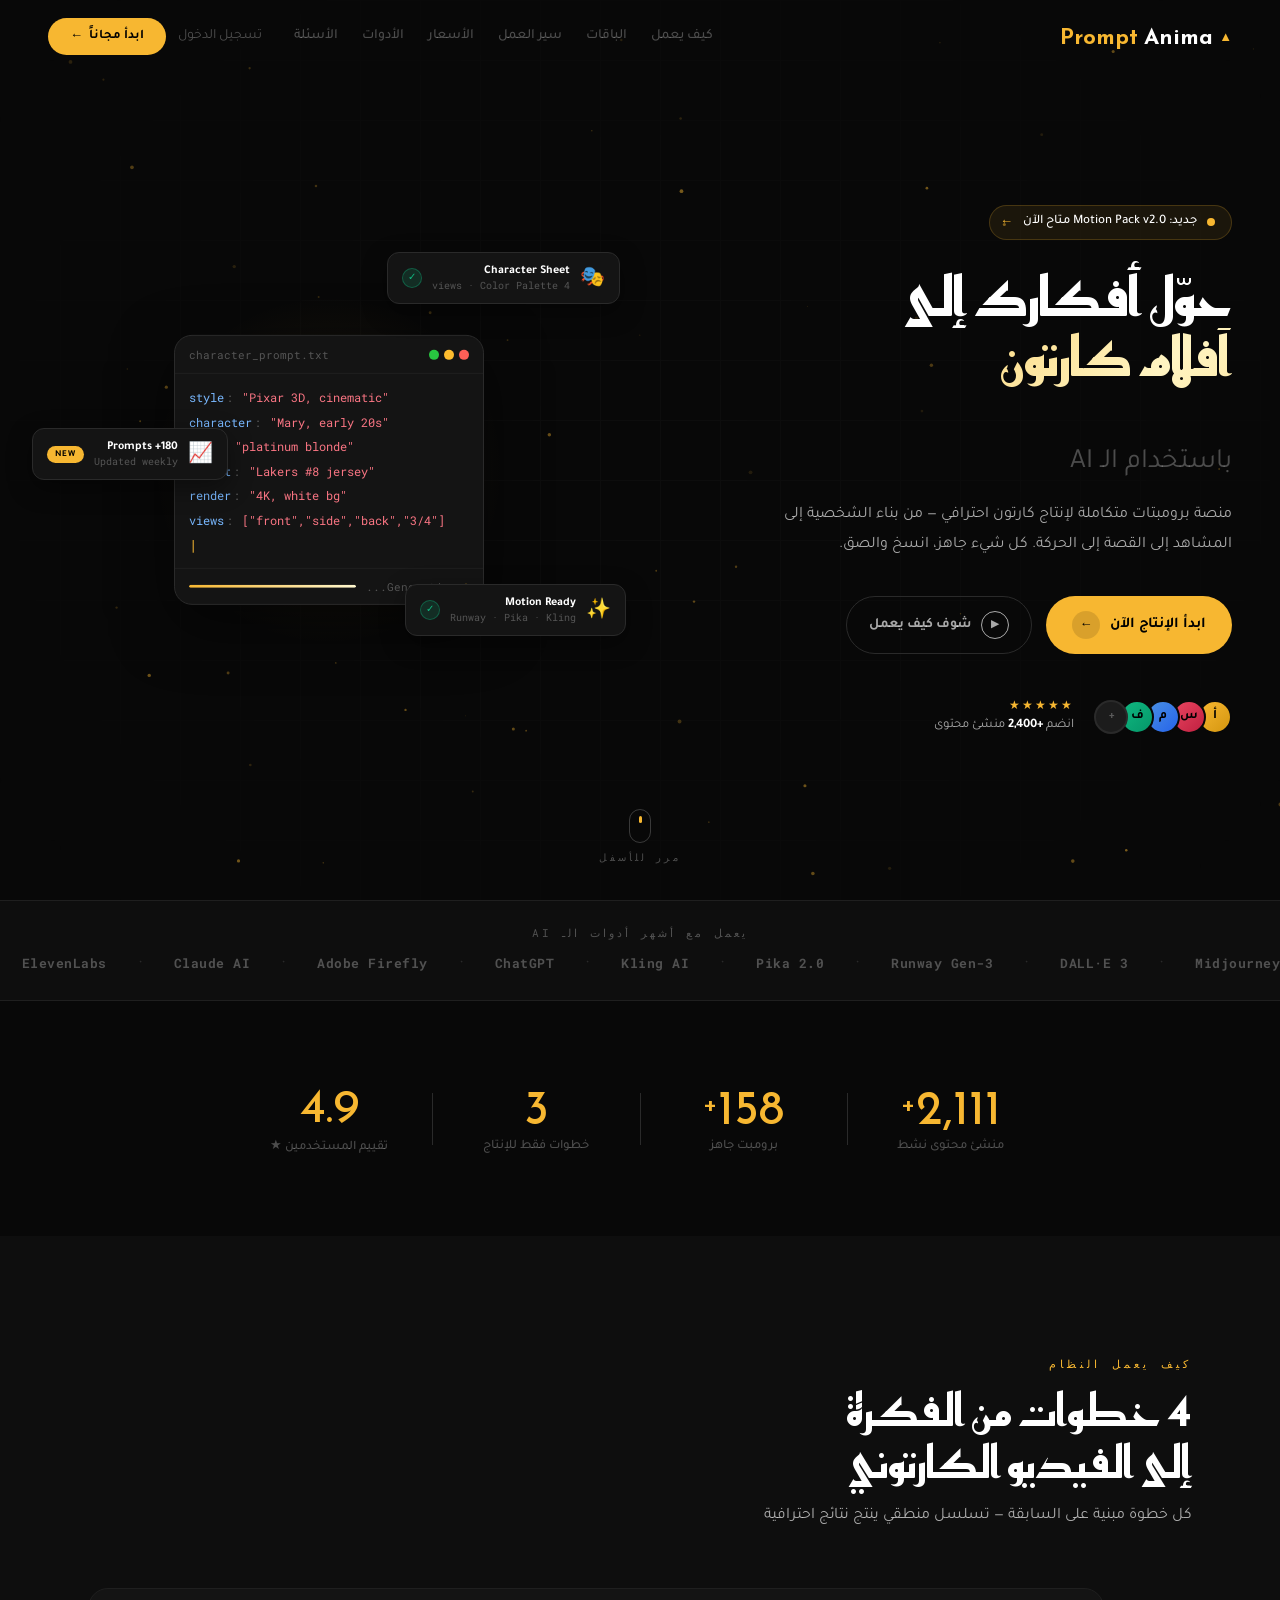
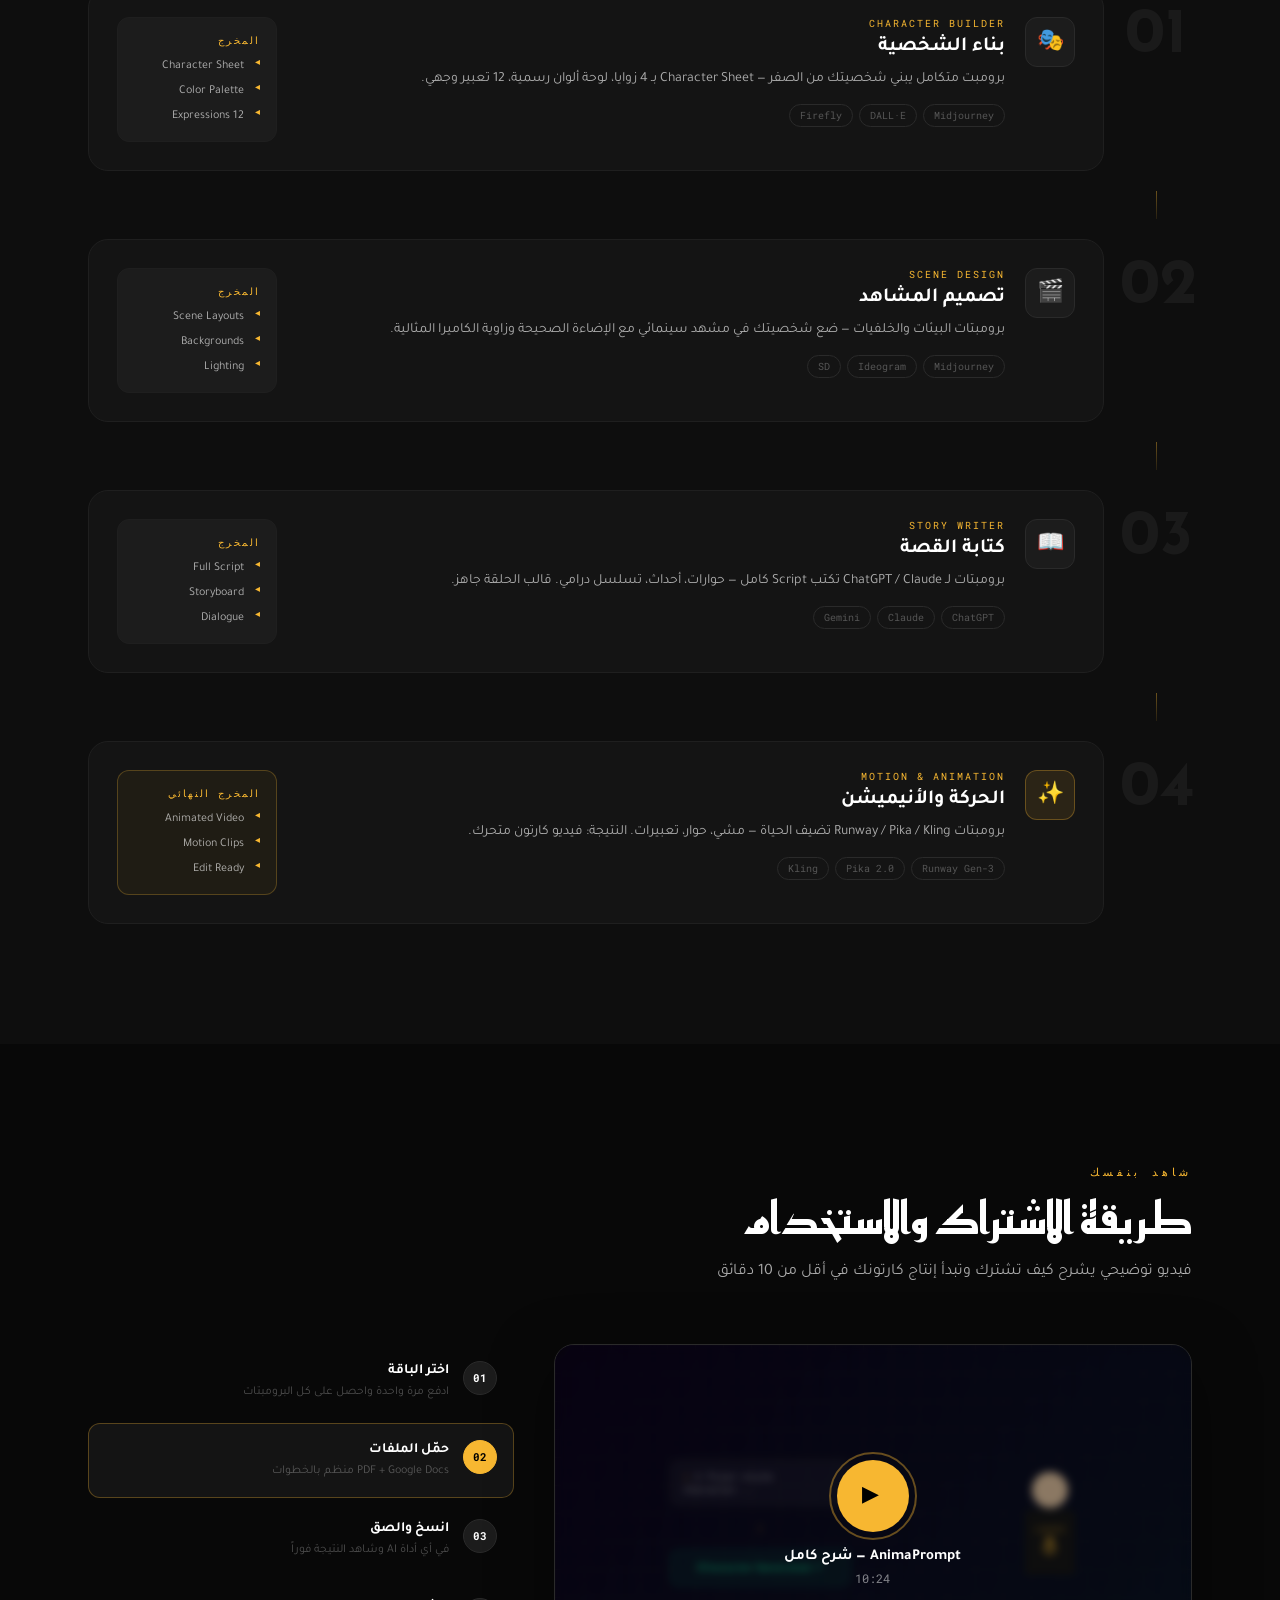
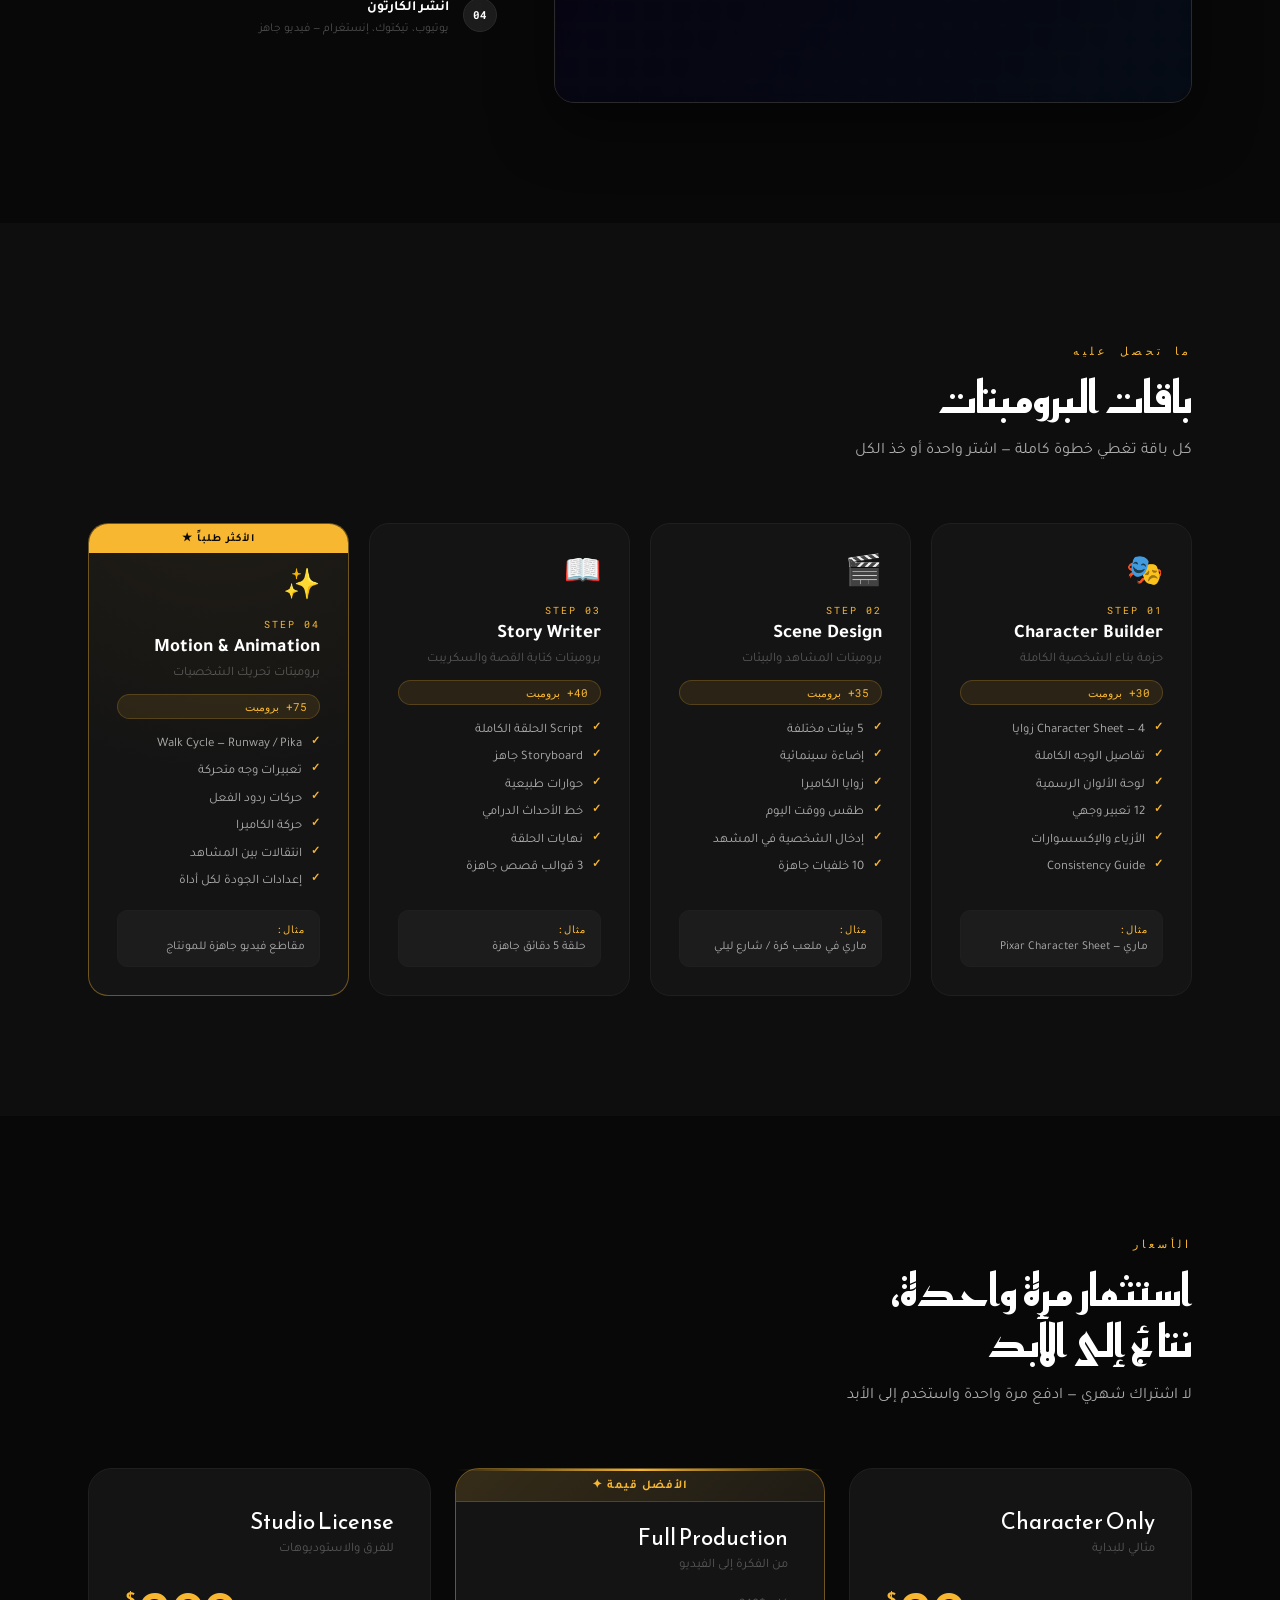
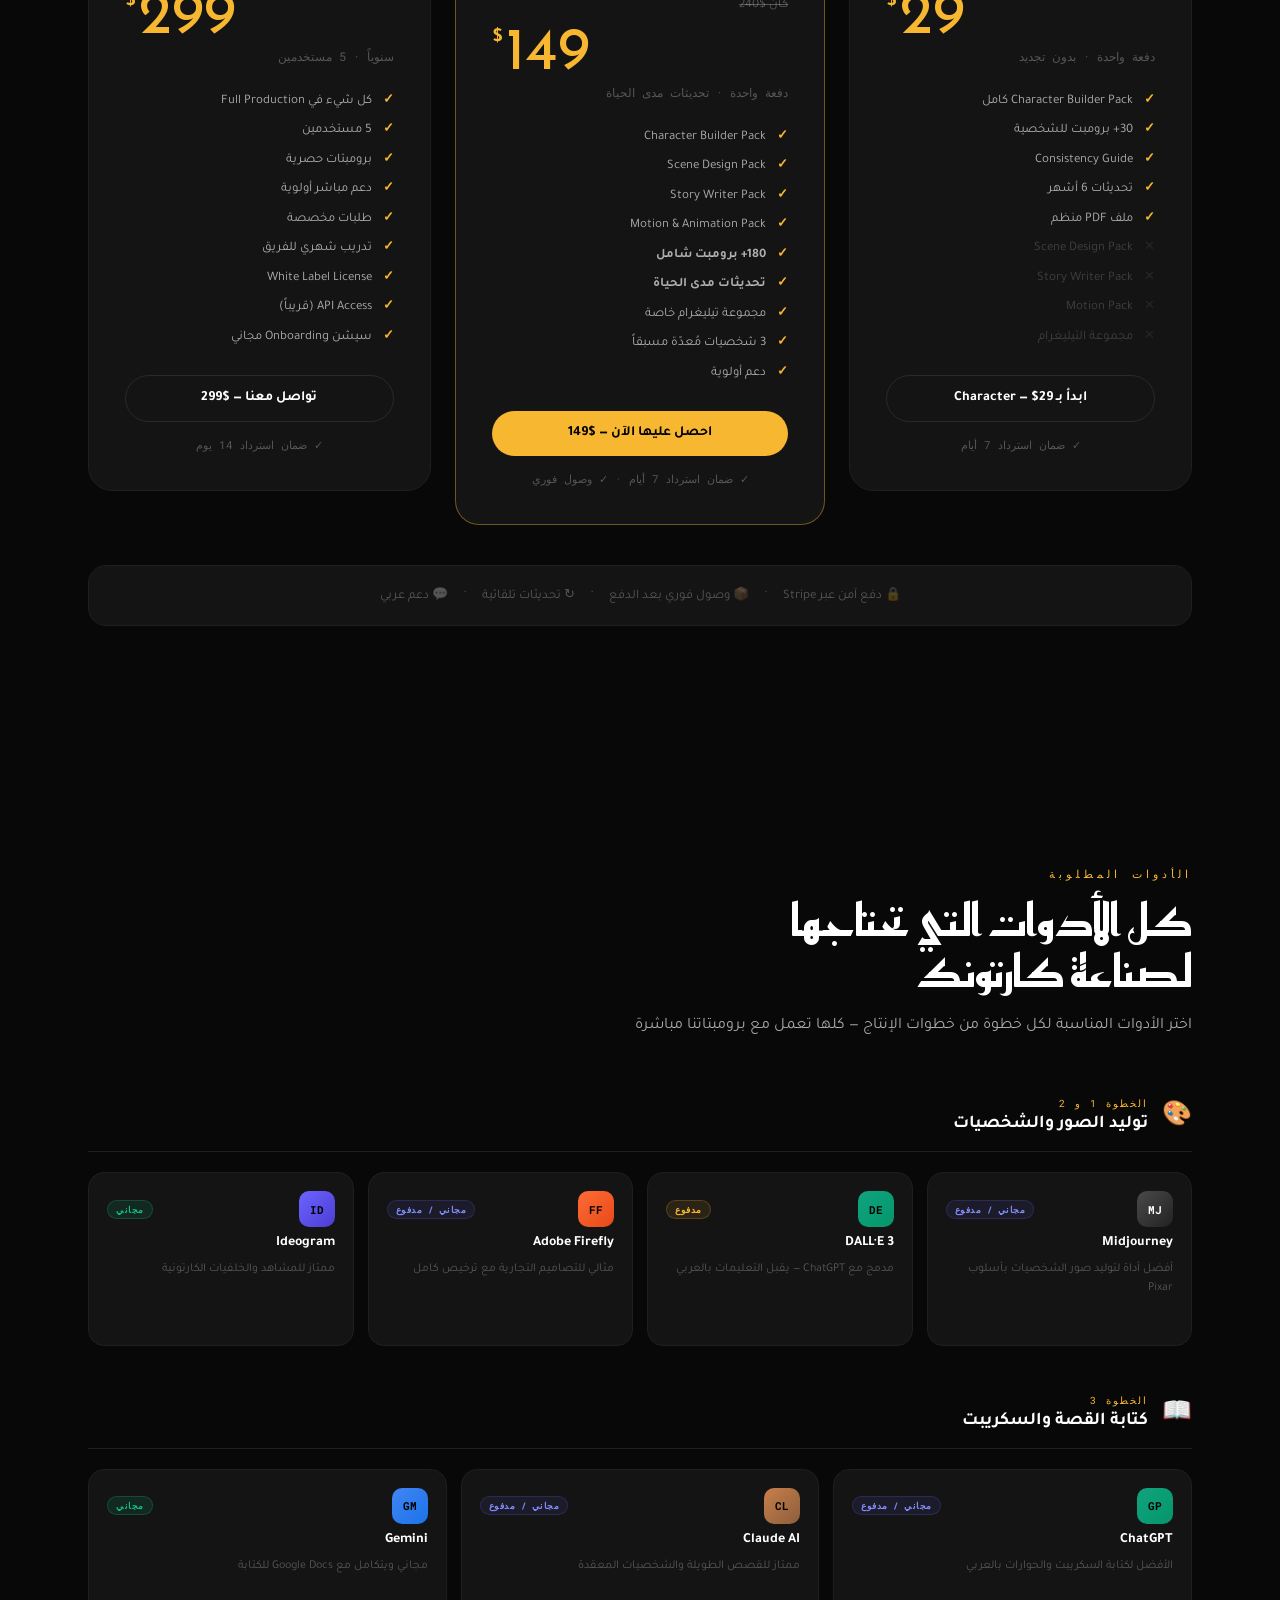
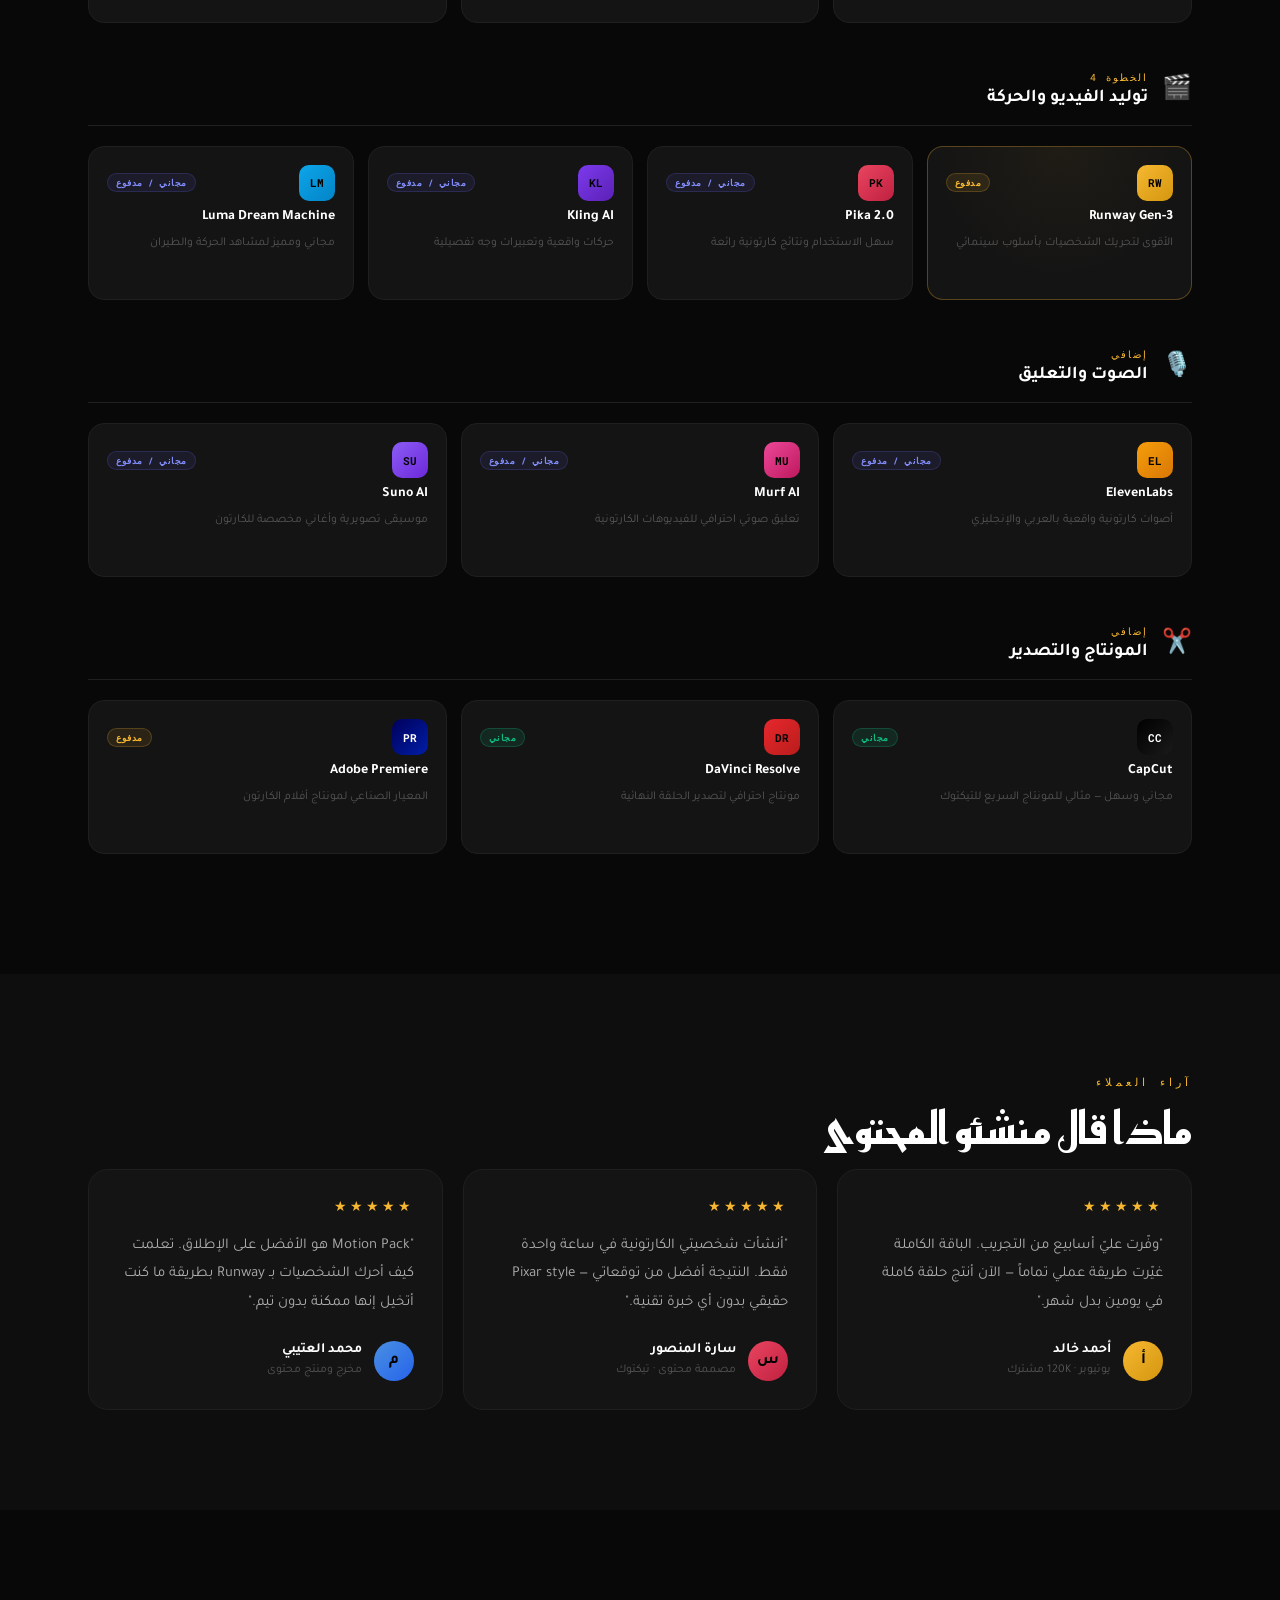
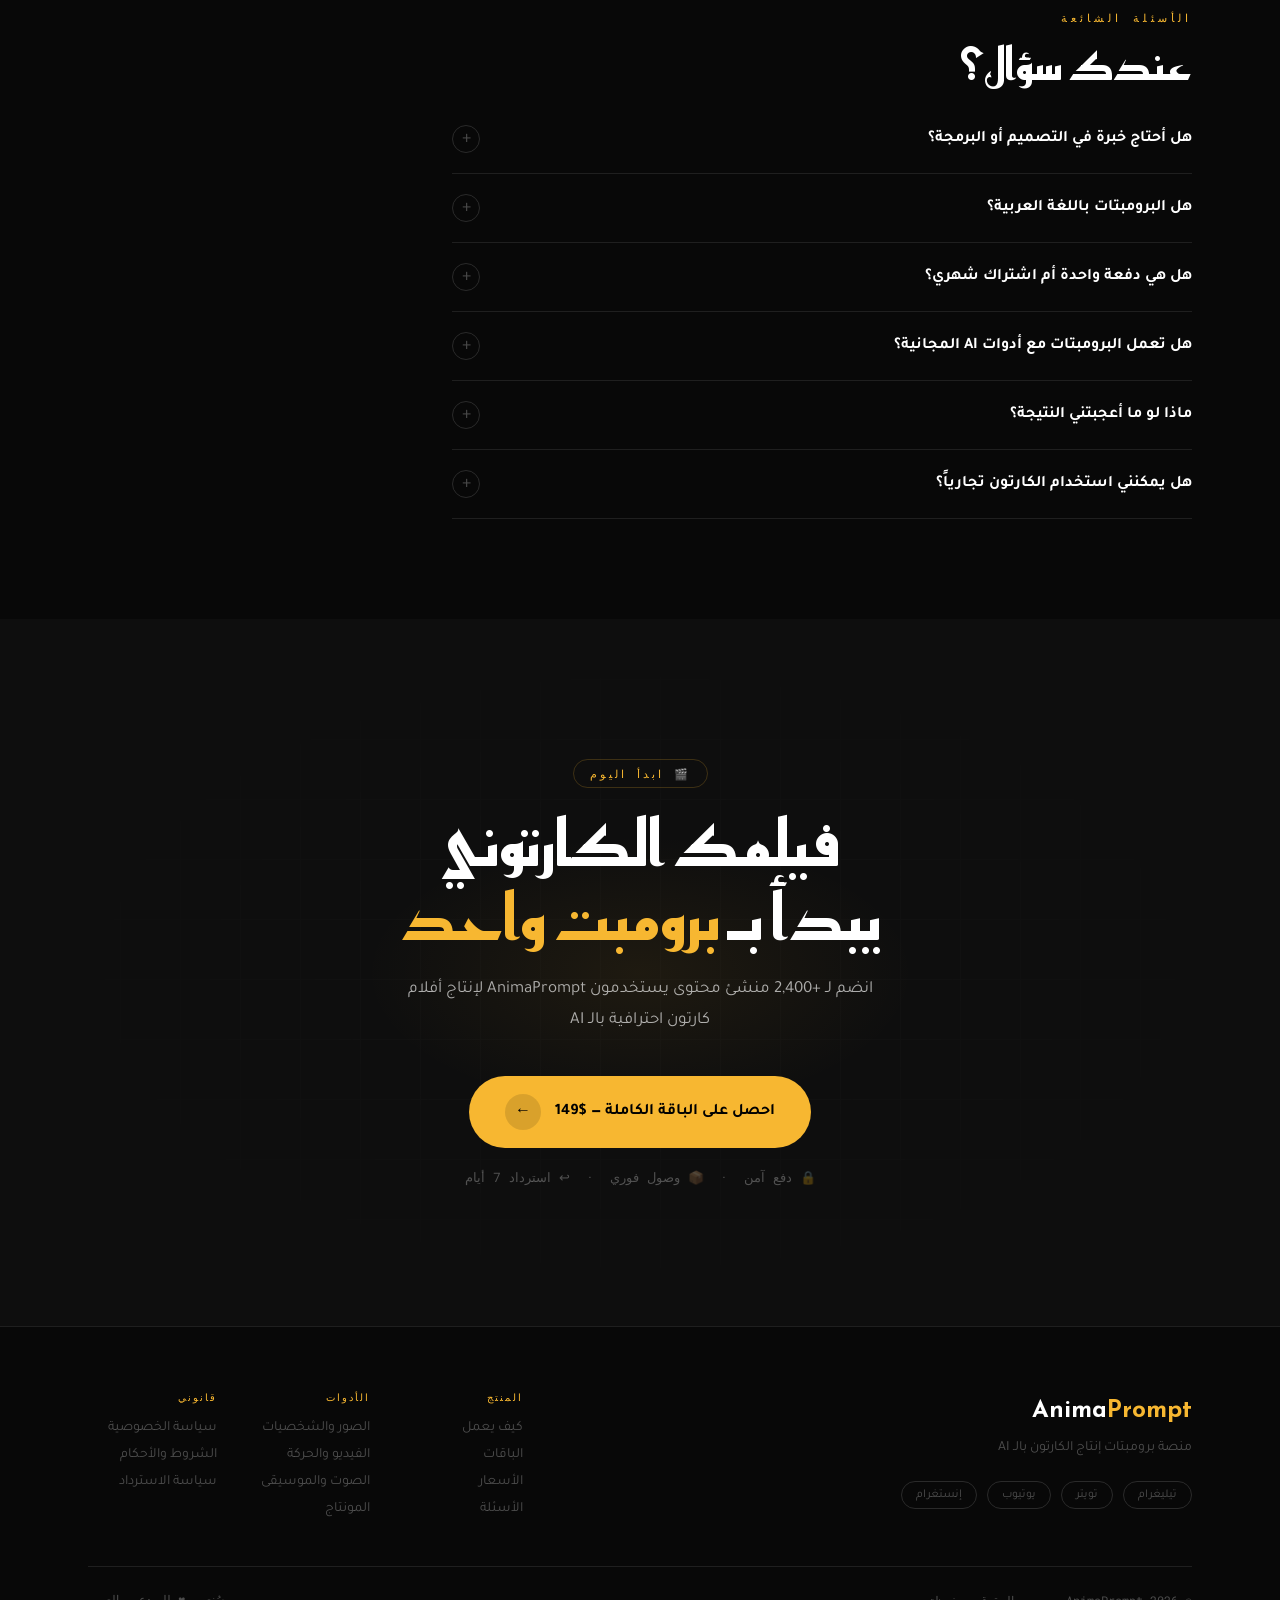
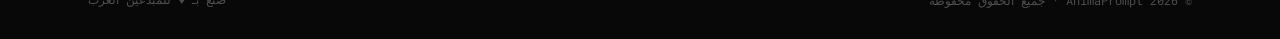
==== commit 0e5e4e31: "fix: 11 bugs — hamburger X, 3D tilt perspective, RTL price direction, cursor mobile, arrows RTL, SEO" ====
--- a/index.html
+++ b/index.html
@@ -4,6 +4,18 @@
 <meta charset="UTF-8">
 <meta name="viewport" content="width=device-width, initial-scale=1.0">
 <title>AnimaPrompt — أنشئ كارتون احترافي بالـ AI</title>
+<meta name="description" content="منصة برومبتات متكاملة لإنتاج أفلام كارتون احترافية بالـ AI — من بناء الشخصية إلى الحركة في 4 خطوات فقط. Midjourney, Runway, Pika, ChatGPT.">
+<meta name="keywords" content="برومبت, كارتون, AI, أنيميشن, Midjourney, Runway, Pika, Kling, ChatGPT, شخصية كارتونية">
+<meta property="og:type" content="website">
+<meta property="og:title" content="AnimaPrompt — أنشئ كارتون احترافي بالـ AI">
+<meta property="og:description" content="180+ برومبت جاهز لإنتاج أفلام كارتون احترافية. من الشخصية إلى الحركة في 4 خطوات.">
+<meta property="og:url" content="https://animaprompt.vercel.app">
+<meta property="og:image" content="https://animaprompt.vercel.app/og-image.jpg">
+<meta name="twitter:card" content="summary_large_image">
+<meta name="twitter:title" content="AnimaPrompt — أنشئ كارتون احترافي بالـ AI">
+<meta name="twitter:description" content="180+ برومبت جاهز لإنتاج أفلام كارتون احترافية بالـ AI">
+<meta name="theme-color" content="#F7B731">
+<link rel="icon" type="image/svg+xml" href="data:image/svg+xml,<svg xmlns='http://www.w3.org/2000/svg' viewBox='0 0 32 32'><rect width='32' height='32' rx='8' fill='%23080808'/><text x='50%25' y='50%25' font-size='18' text-anchor='middle' dominant-baseline='central' fill='%23F7B731'>▲</text></svg>">
 <link href="https://fonts.googleapis.com/css2?family=Tajawal:wght@300;400;500;700;900&family=Reem+Kufi:wght@400;700&family=Roboto+Mono:wght@400;700&display=swap" rel="stylesheet">
 <link rel="stylesheet" href="style.css">
 </head>
@@ -29,7 +41,7 @@
     </ul>
     <div class="nav-right">
       <a href="#" class="nav-login">تسجيل الدخول</a>
-      <a href="#pricing" class="nav-cta">ابدأ مجاناً <span>→</span></a>
+      <a href="#pricing" class="nav-cta">ابدأ مجاناً <span>←</span></a>
     </div>
     <button class="hamburger" id="ham">
       <span></span><span></span><span></span>
@@ -63,7 +75,7 @@
       <div class="hero-announce">
         <div class="announce-dot"></div>
         <span>جديد: Motion Pack v2.0 متاح الآن</span>
-        <span class="announce-arrow">→</span>
+        <span class="announce-arrow">←</span>
       </div>
 
       <h1 class="hero-title">
@@ -80,7 +92,7 @@
       <div class="hero-actions">
         <a href="#pricing" class="cta-main">
           <span>ابدأ الإنتاج الآن</span>
-          <div class="cta-icon">→</div>
+          <div class="cta-icon">←</div>
         </a>
         <a href="#how" class="cta-secondary">
           <div class="play-icon">▶</div>
@@ -1007,7 +1019,7 @@
       <p class="fca-desc">انضم لـ +2,400 منشئ محتوى يستخدمون AnimaPrompt لإنتاج أفلام كارتون احترافية بالـ AI</p>
       <a href="#pricing" class="fca-btn">
         <span>احصل على الباقة الكاملة — $149</span>
-        <div class="fca-btn-icon">→</div>
+        <div class="fca-btn-icon">←</div>
       </a>
       <div class="fca-trust">
         <span>🔒 دفع آمن</span>
--- a/style.css
+++ b/style.css
@@ -62,6 +62,10 @@
 }
 body:not(:hover) .cursor,
 body:not(:hover) .cursor-trail { opacity: 0; }
+@media (hover: none) {
+  body { cursor: auto; }
+  .cursor, .cursor-trail { display: none; }
+}
 
 /* ── NAVBAR ── */
 .navbar {
@@ -505,7 +509,7 @@
 .hso-label { font-family: 'Roboto Mono', monospace; font-size: 10px; letter-spacing: 2px; color: var(--gold); text-transform: uppercase; margin-bottom: 10px; }
 .hso-items { display: flex; flex-direction: column; gap: 7px; }
 .hso-i { font-size: 12px; color: var(--text); padding-right: 16px; position: relative; line-height: 1.5; }
-.hso-i::before { content: '▸'; position: absolute; right: 0; color: var(--gold); font-size: 10px; }
+.hso-i::before { content: '◂'; position: absolute; right: 0; color: var(--gold); font-size: 10px; }
 
 /* step connector */
 .hs-connector {
@@ -618,6 +622,7 @@
   border-radius: 20px; padding: 28px;
   display: flex; flex-direction: column;
   transition: var(--tr); position: relative; overflow: hidden;
+  perspective: 1200px;
 }
 .pkg-card::after {
   content: ''; position: absolute; inset: 0;
@@ -657,6 +662,7 @@
   border-radius: 24px; padding: 36px;
   position: relative; transition: var(--tr);
   display: flex; flex-direction: column;
+  perspective: 1200px;
 }
 .price-card:hover { border-color: rgba(247,183,49,.25); transform: translateY(-4px); box-shadow: var(--shadow); }
 .pro-card { border-color: rgba(247,183,49,.4); padding-top: 52px; }
@@ -679,7 +685,7 @@
 .pc-tagline { font-size: 13px; color: var(--dim); }
 .pc-price-wrap { margin-bottom: 28px; }
 .pc-old-price { font-size: 13px; color: var(--dim); text-decoration: line-through; margin-bottom: 4px; }
-.pc-price { display: flex; align-items: flex-start; gap: 3px; line-height: 1; }
+.pc-price { display: flex; align-items: flex-start; gap: 3px; line-height: 1; direction: ltr; }
 .pc-price sup { font-size: 20px; color: var(--gold); margin-top: 10px; font-weight: 700; }
 .pc-amount { font-family: 'Reem Kufi', sans-serif; font-size: 60px; color: var(--gold); }
 .pc-note { font-size: 12px; color: var(--dim); margin-top: 6px; font-family: 'Roboto Mono', monospace; }
@@ -714,7 +720,7 @@
 }
 .at-cat-title { font-size: 18px; font-weight: 700; }
 .at-grid {
-  display: grid; grid-template-columns: repeat(4, 1fr);
+  display: grid; grid-template-columns: repeat(auto-fit, minmax(220px, 1fr));
   gap: 14px;
 }
 .at-card {
@@ -887,6 +893,7 @@
   .stat-divider { display: none; }
   .footer-top { grid-template-columns: 1fr; gap: 40px; }
   .at-grid { grid-template-columns: repeat(2, 1fr); }
+  .hs-connector { display: none; }
 }
 @media (max-width: 768px) {
   .navbar { padding: 14px 20px; }
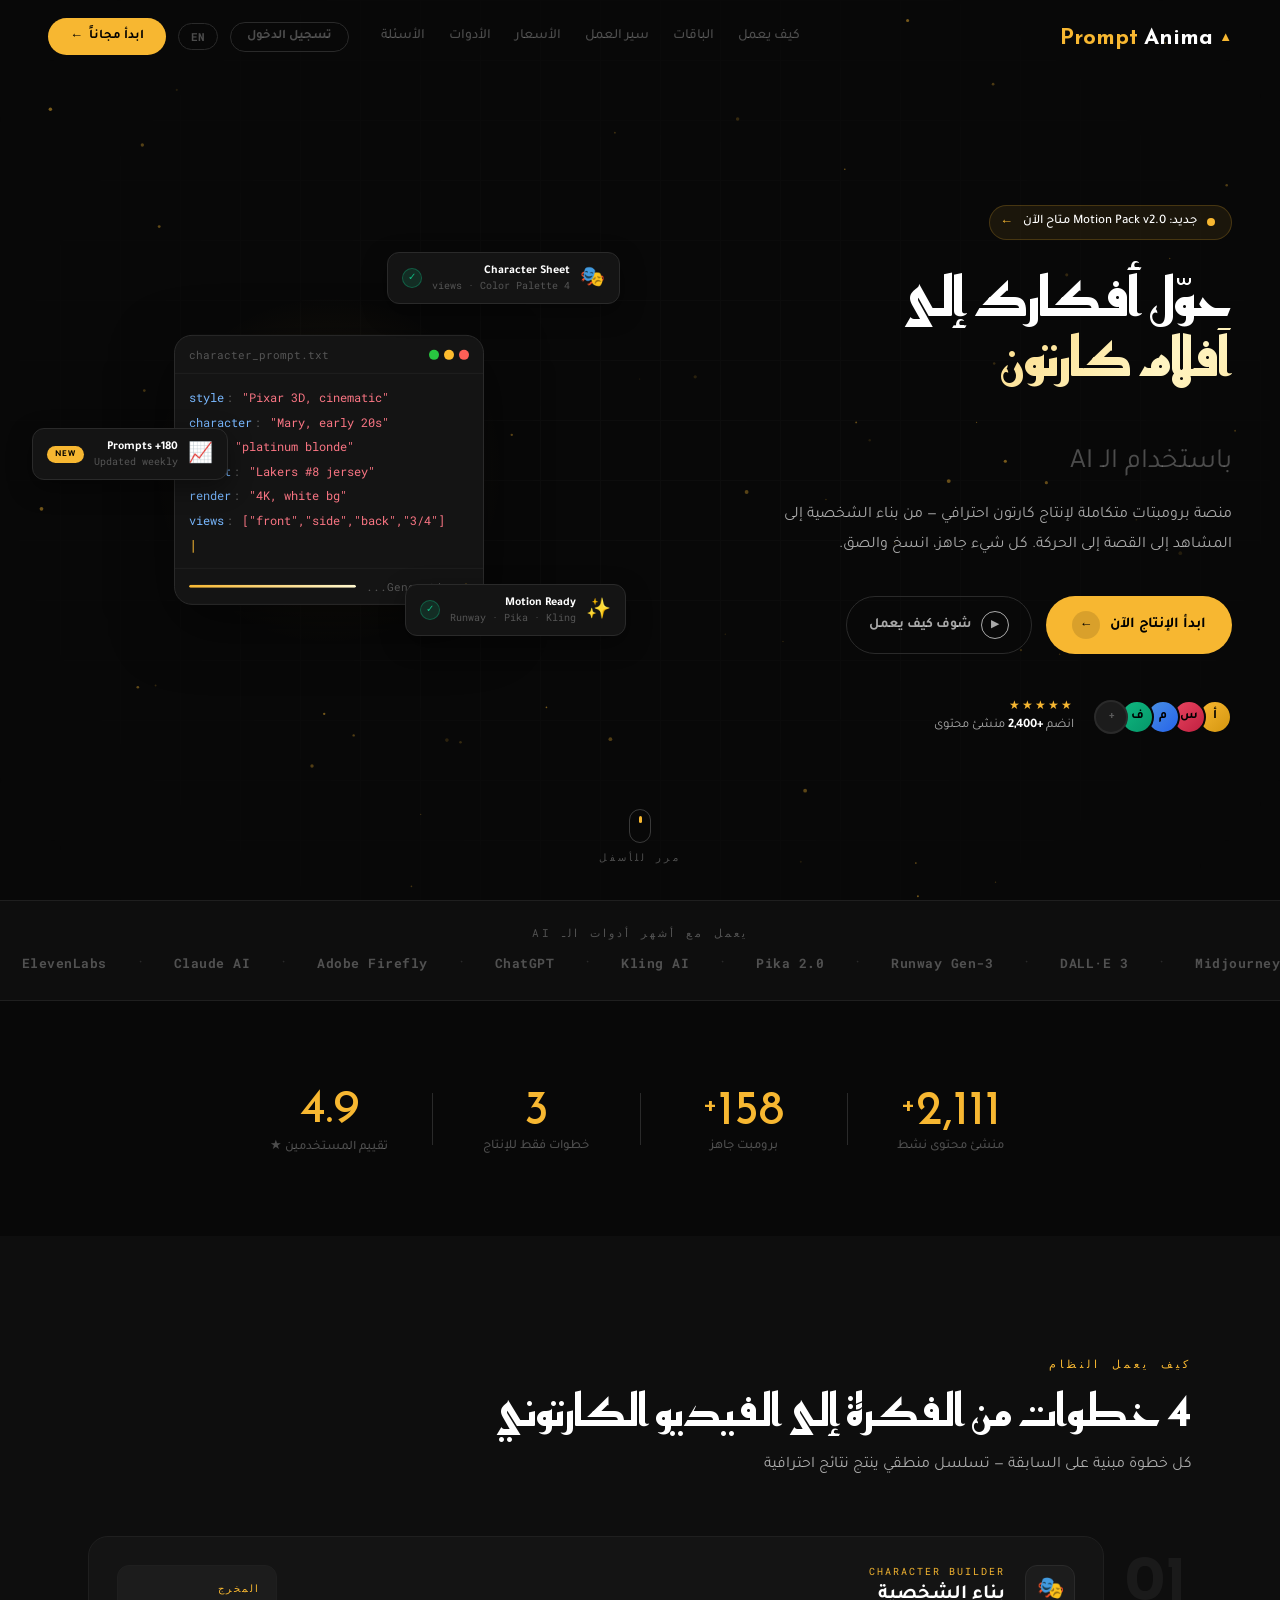
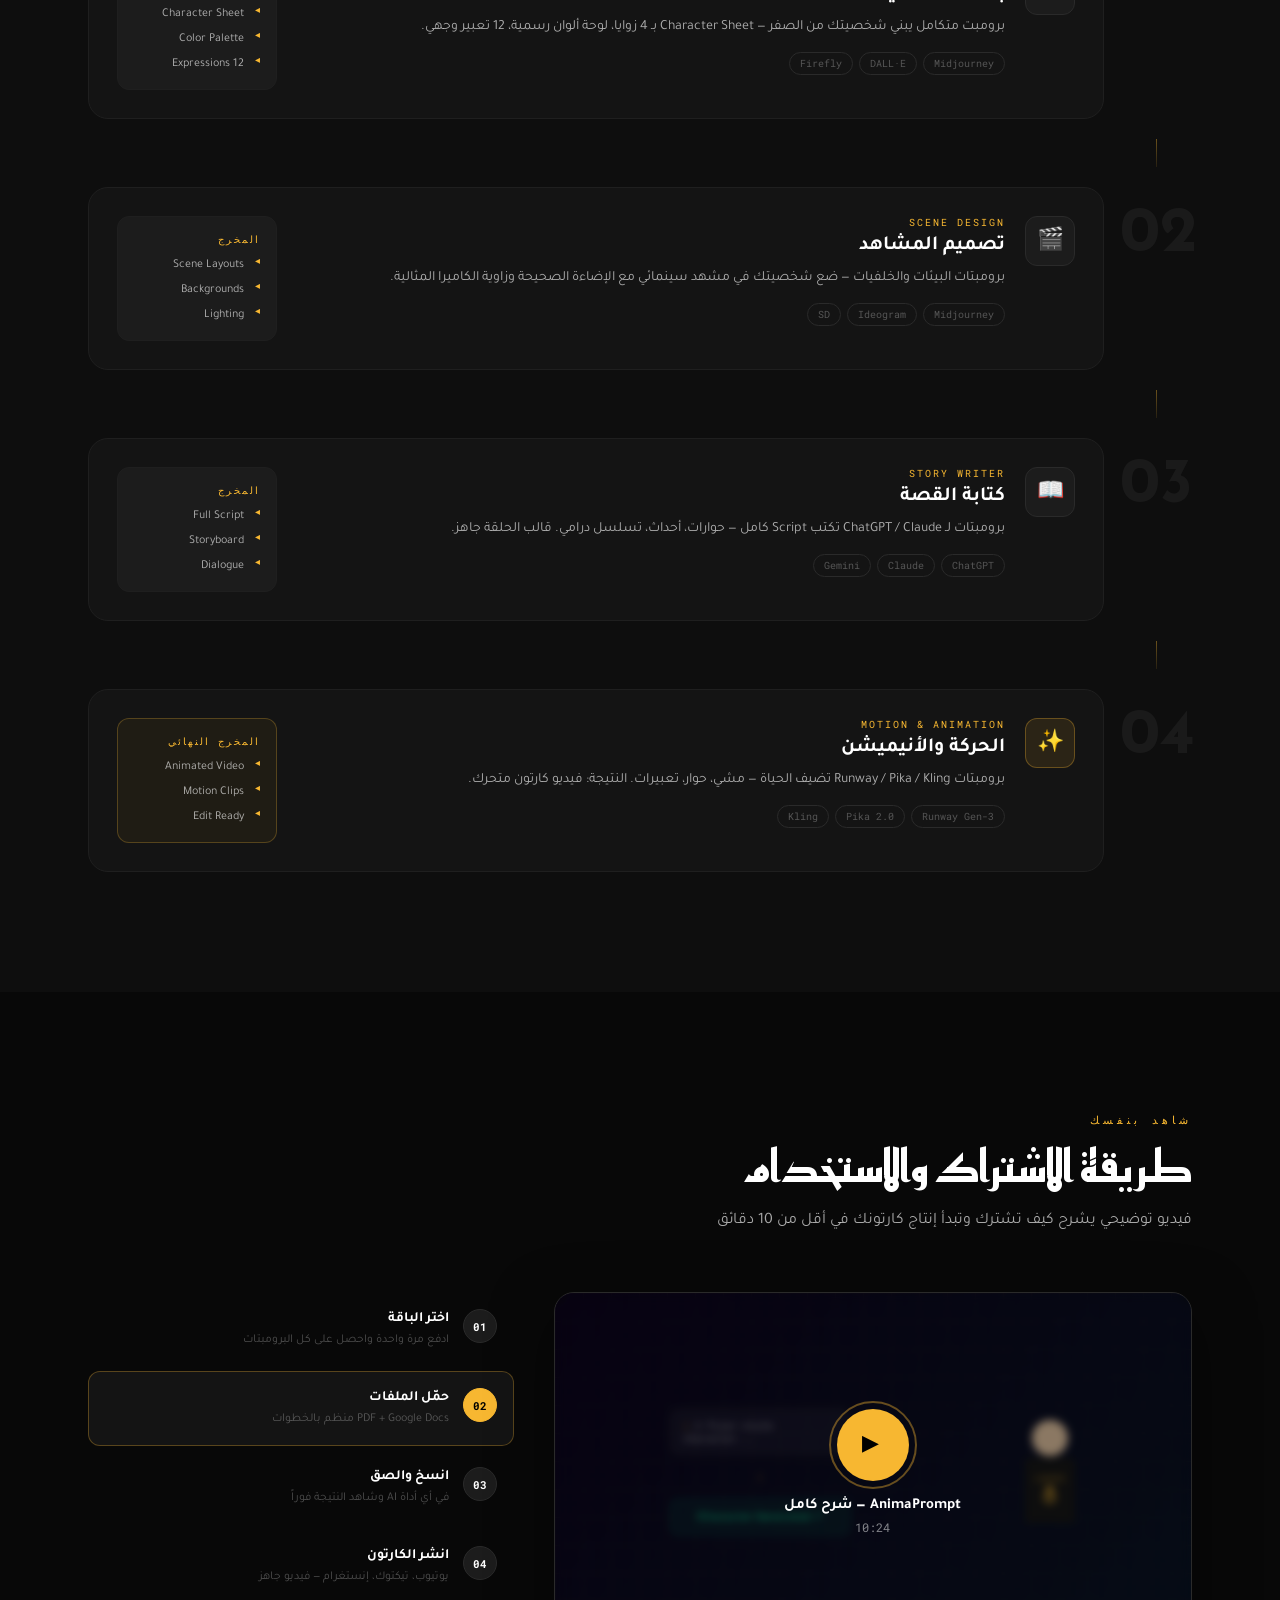
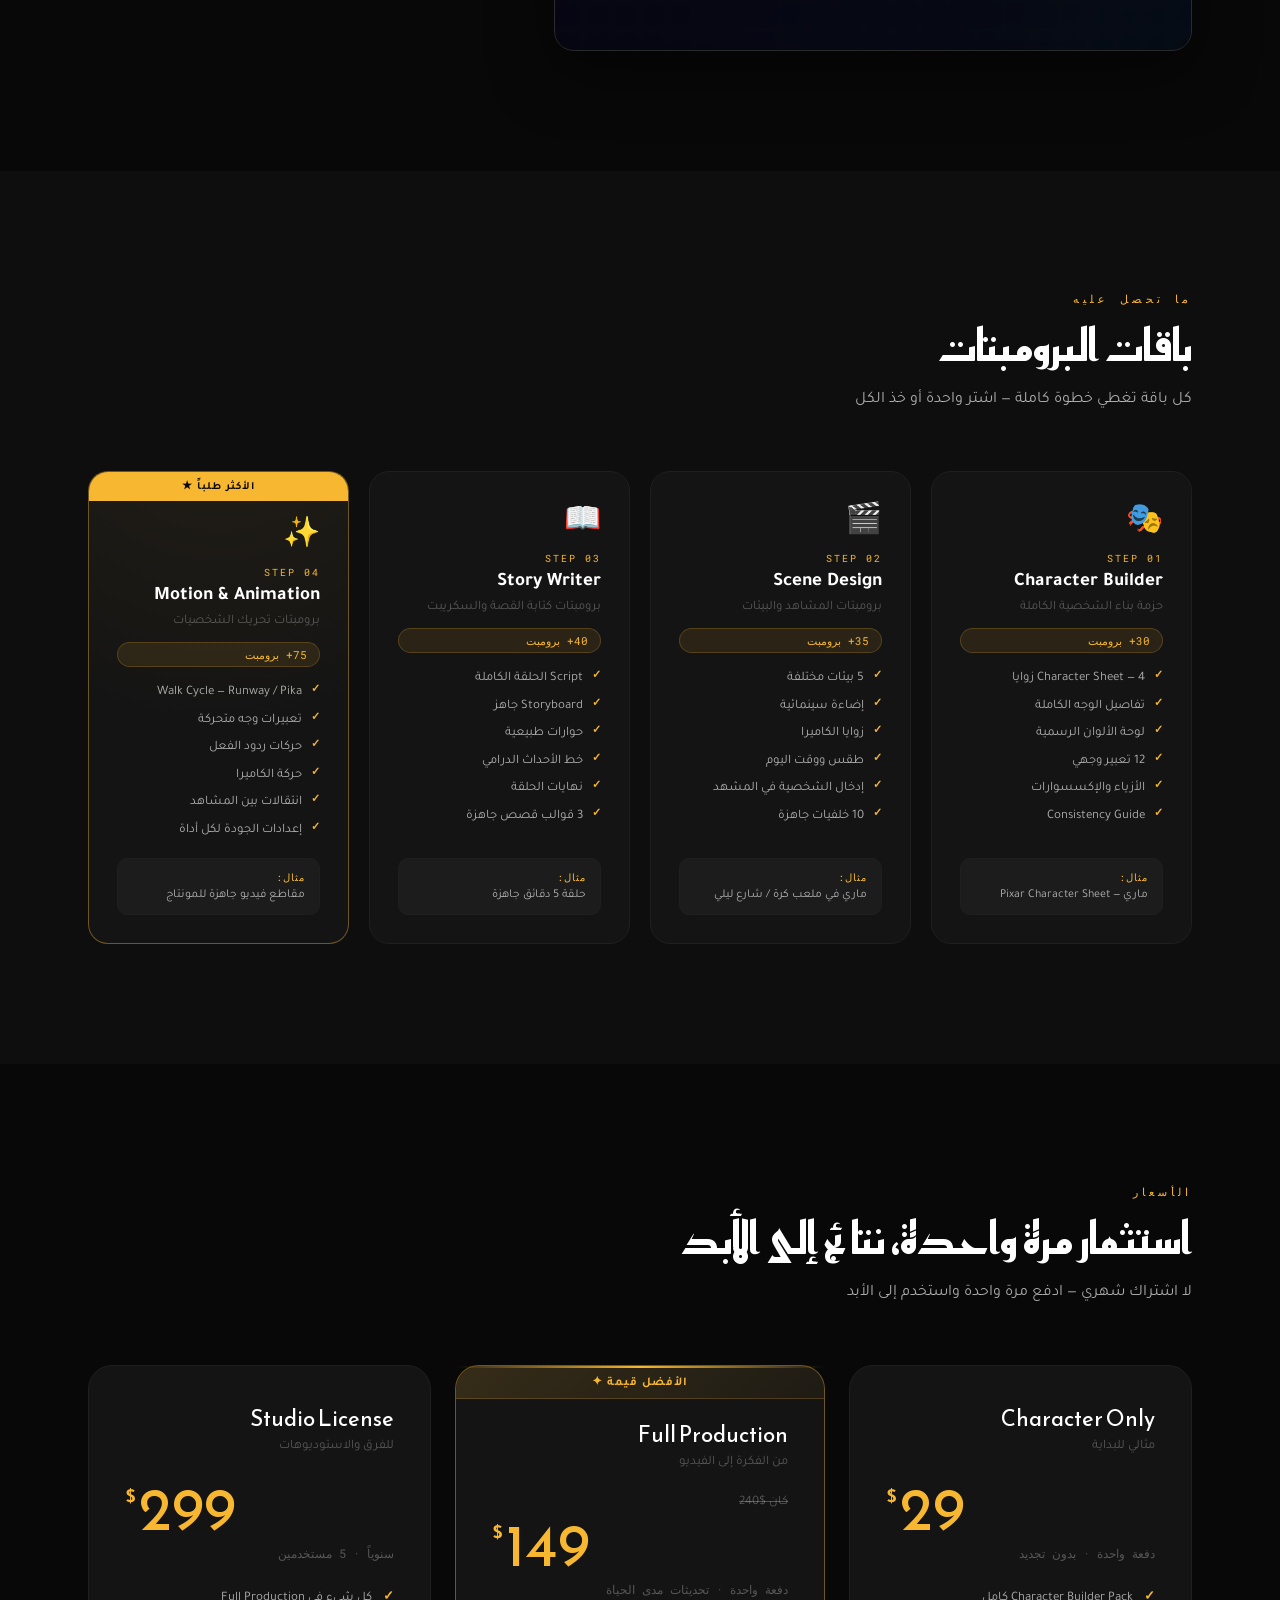
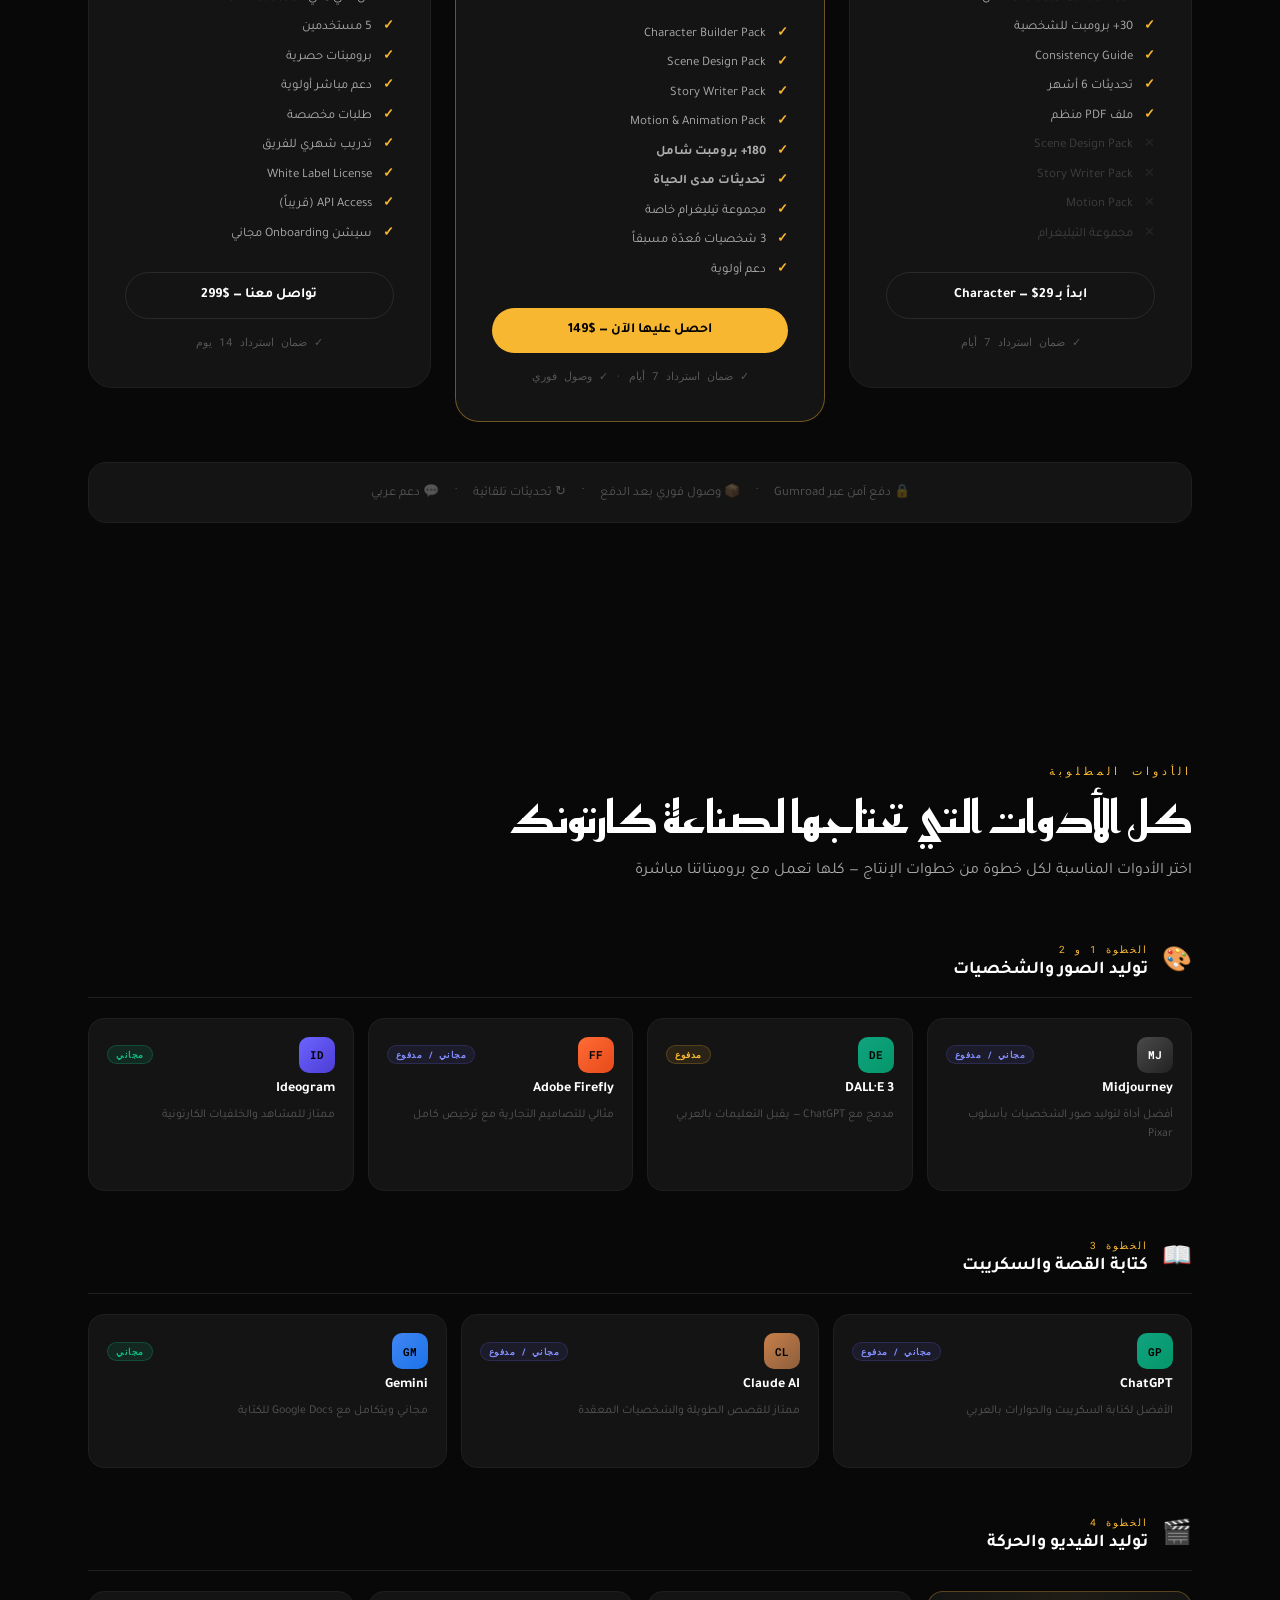
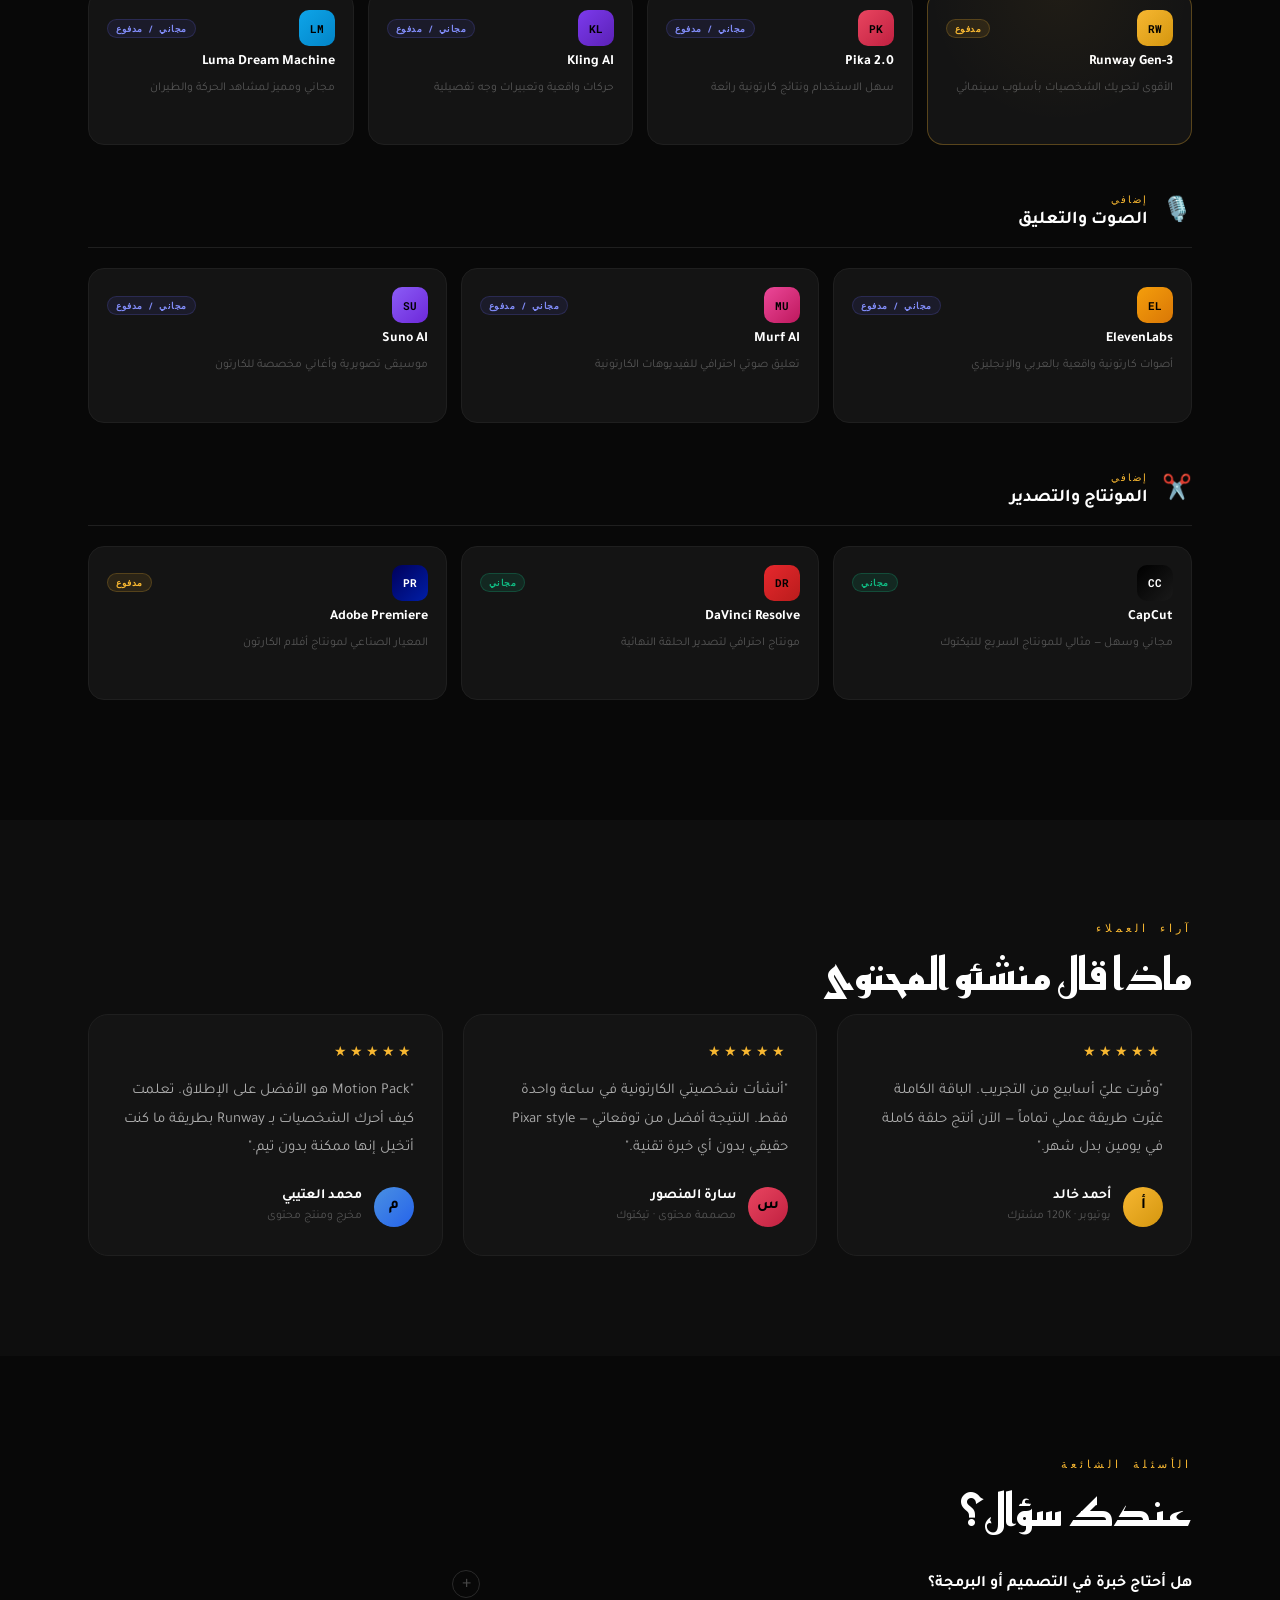
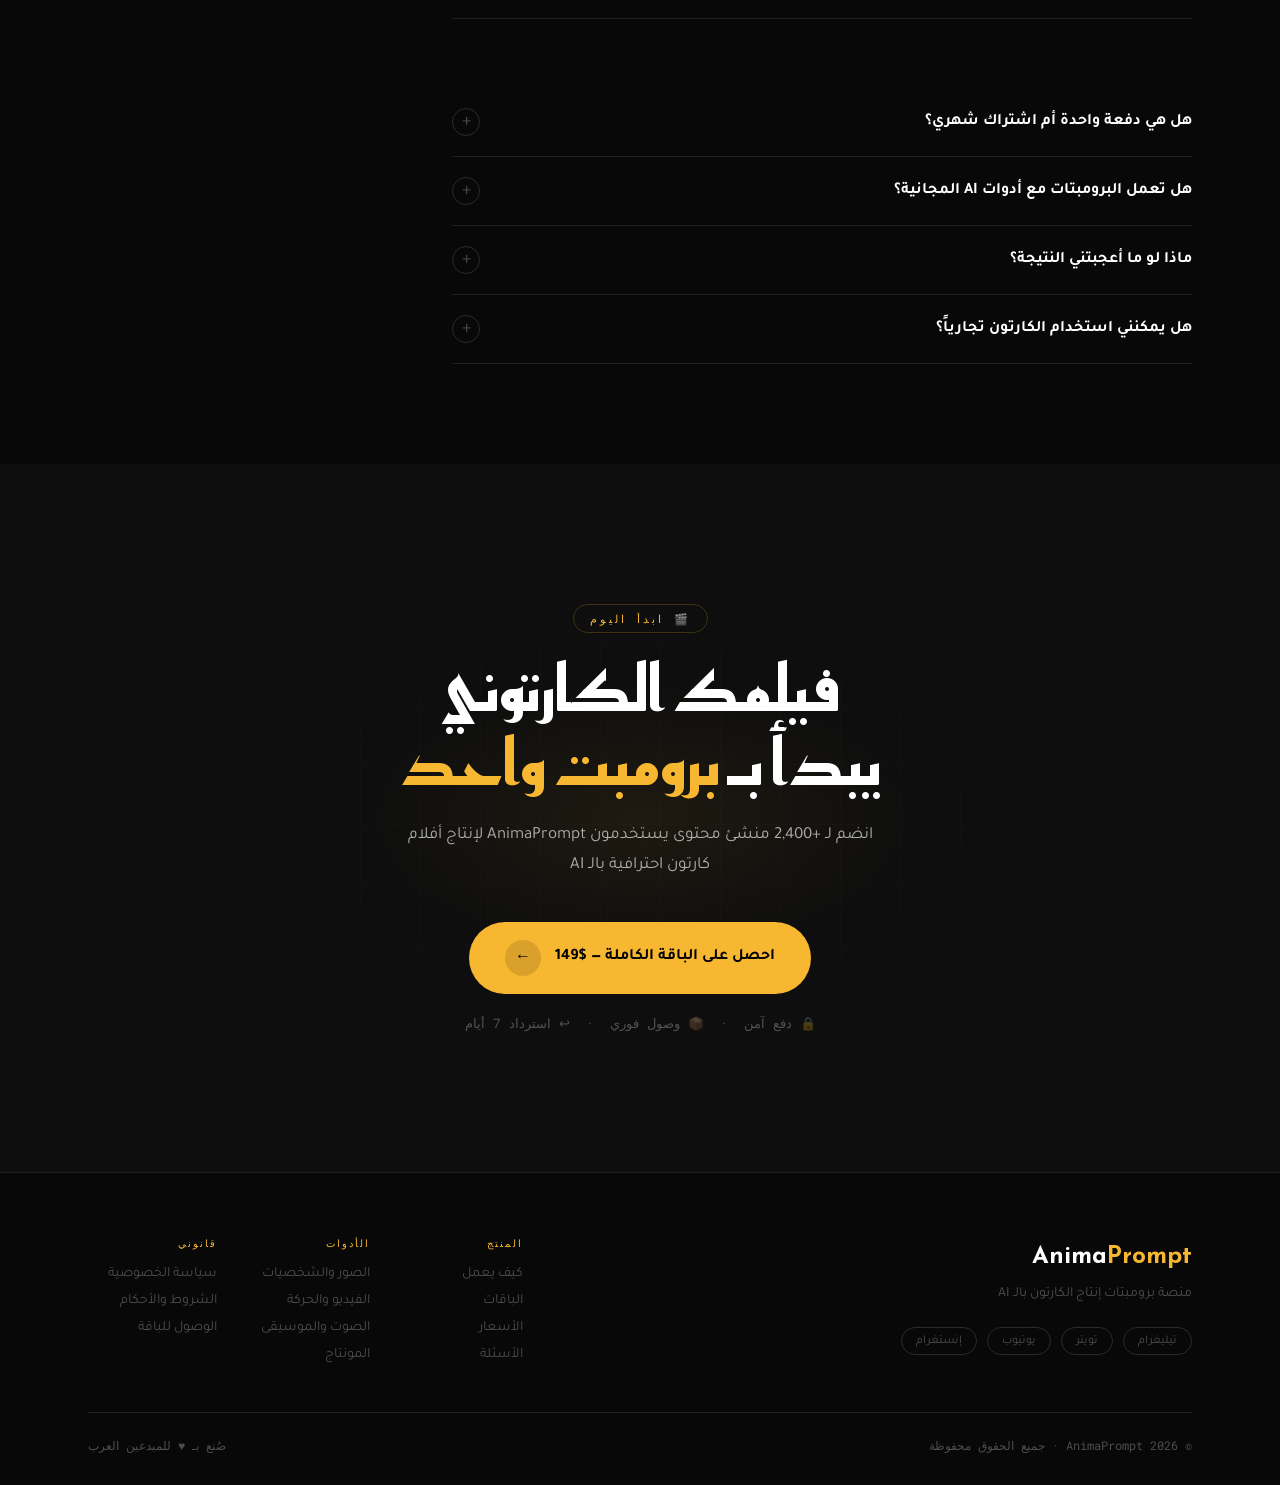
==== commit ac65aa33: "fix: add all 8 deficiencies — modals, legal pages, bilingual, OG image - style.css: add modal overla" ====
--- a/index.html
+++ b/index.html
@@ -4,18 +4,18 @@
 <meta charset="UTF-8">
 <meta name="viewport" content="width=device-width, initial-scale=1.0">
 <title>AnimaPrompt — أنشئ كارتون احترافي بالـ AI</title>
-<meta name="description" content="منصة برومبتات متكاملة لإنتاج أفلام كارتون احترافية بالـ AI — من بناء الشخصية إلى الحركة في 4 خطوات فقط. Midjourney, Runway, Pika, ChatGPT.">
+<meta name="description" content="منصة برومبتات متكاملة لإنتاج أفلام كارتون احترافية بالـ AI — من بناء الشخصية إلى الحركة في 4 خطوات. Midjourney, Runway, Pika, ChatGPT.">
 <meta name="keywords" content="برومبت, كارتون, AI, أنيميشن, Midjourney, Runway, Pika, Kling, ChatGPT, شخصية كارتونية">
 <meta property="og:type" content="website">
 <meta property="og:title" content="AnimaPrompt — أنشئ كارتون احترافي بالـ AI">
 <meta property="og:description" content="180+ برومبت جاهز لإنتاج أفلام كارتون احترافية. من الشخصية إلى الحركة في 4 خطوات.">
 <meta property="og:url" content="https://animaprompt.vercel.app">
-<meta property="og:image" content="https://animaprompt.vercel.app/og-image.jpg">
+<meta property="og:image" content="https://animaprompt.vercel.app/og-image.svg">
 <meta name="twitter:card" content="summary_large_image">
 <meta name="twitter:title" content="AnimaPrompt — أنشئ كارتون احترافي بالـ AI">
 <meta name="twitter:description" content="180+ برومبت جاهز لإنتاج أفلام كارتون احترافية بالـ AI">
 <meta name="theme-color" content="#F7B731">
-<link rel="icon" type="image/svg+xml" href="data:image/svg+xml,<svg xmlns='http://www.w3.org/2000/svg' viewBox='0 0 32 32'><rect width='32' height='32' rx='8' fill='%23080808'/><text x='50%25' y='50%25' font-size='18' text-anchor='middle' dominant-baseline='central' fill='%23F7B731'>▲</text></svg>">
+<link rel="icon" type="image/svg+xml" href="data:image/svg+xml,<svg xmlns='http://www.w3.org/2000/svg' viewBox='0 0 32 32'><rect width='32' height='32' rx='8' fill='%23080808'/><text x='50%25' y='54%25' font-size='18' text-anchor='middle' dominant-baseline='central' fill='%23F7B731'>▲</text></svg>">
 <link href="https://fonts.googleapis.com/css2?family=Tajawal:wght@300;400;500;700;900&family=Reem+Kufi:wght@400;700&family=Roboto+Mono:wght@400;700&display=swap" rel="stylesheet">
 <link rel="stylesheet" href="style.css">
 </head>
@@ -32,16 +32,17 @@
       Anima<span class="logo-accent">Prompt</span>
     </div>
     <ul class="nav-links">
-      <li><a href="#how">كيف يعمل</a></li>
-      <li><a href="#packages">الباقات</a></li>
-      <li><a href="#workflow">سير العمل</a></li>
-      <li><a href="#pricing">الأسعار</a></li>
-      <li><a href="#tools">الأدوات</a></li>
-      <li><a href="#faq">الأسئلة</a></li>
+      <li><a href="#how" data-i18n="nav.how">كيف يعمل</a></li>
+      <li><a href="#packages" data-i18n="nav.packages">الباقات</a></li>
+      <li><a href="#workflow" data-i18n="nav.workflow">سير العمل</a></li>
+      <li><a href="#pricing" data-i18n="nav.pricing">الأسعار</a></li>
+      <li><a href="#tools" data-i18n="nav.tools">الأدوات</a></li>
+      <li><a href="#faq" data-i18n="nav.faq">الأسئلة</a></li>
     </ul>
     <div class="nav-right">
-      <a href="#" class="nav-login">تسجيل الدخول</a>
-      <a href="#pricing" class="nav-cta">ابدأ مجاناً <span>←</span></a>
+      <a href="#" class="nav-login" id="loginBtn" data-i18n="nav.login">تسجيل الدخول</a>
+      <button class="lang-toggle" id="langToggle">EN</button>
+      <a href="#pricing" class="nav-cta"><span data-i18n="nav.cta">ابدأ مجاناً</span> <span>←</span></a>
     </div>
     <button class="hamburger" id="ham">
       <span></span><span></span><span></span>
@@ -54,14 +55,14 @@
 <div class="mob-drawer" id="mobDrawer">
   <div class="mob-logo">Anima<span>Prompt</span></div>
   <nav class="mob-nav">
-    <a href="#how" class="mob-a">كيف يعمل</a>
-    <a href="#packages" class="mob-a">الباقات</a>
-    <a href="#workflow" class="mob-a">سير العمل</a>
-    <a href="#pricing" class="mob-a">الأسعار</a>
-    <a href="#tools" class="mob-a">الأدوات</a>
-    <a href="#faq" class="mob-a">الأسئلة</a>
+    <a href="#how" class="mob-a" data-i18n="nav.how">كيف يعمل</a>
+    <a href="#packages" class="mob-a" data-i18n="nav.packages">الباقات</a>
+    <a href="#workflow" class="mob-a" data-i18n="nav.workflow">سير العمل</a>
+    <a href="#pricing" class="mob-a" data-i18n="nav.pricing">الأسعار</a>
+    <a href="#tools" class="mob-a" data-i18n="nav.tools">الأدوات</a>
+    <a href="#faq" class="mob-a" data-i18n="nav.faq">الأسئلة</a>
   </nav>
-  <a href="#pricing" class="mob-cta">ابدأ الآن</a>
+  <a href="#pricing" class="mob-cta" data-i18n="nav.cta">ابدأ الآن</a>
 </div>
 
 <!-- ═══════════════ HERO ═══════════════ -->
@@ -70,33 +71,32 @@
   <canvas class="hero-canvas" id="heroCanvas"></canvas>
 
   <div class="hero-inner">
-    <!-- HERO CONTENT -->
     <div class="hero-content">
       <div class="hero-announce">
         <div class="announce-dot"></div>
-        <span>جديد: Motion Pack v2.0 متاح الآن</span>
+        <span data-i18n="hero.badge">جديد: Motion Pack v2.0 متاح الآن</span>
         <span class="announce-arrow">←</span>
       </div>
 
       <h1 class="hero-title">
-        حوّل أفكارك إلى<br>
-        <span class="title-gradient">أفلام كارتون</span><br>
-        <span class="title-light">باستخدام الـ AI</span>
+        <span data-i18n="hero.line1">حوّل أفكارك إلى</span><br>
+        <span class="title-gradient" data-i18n="hero.line2">أفلام كارتون</span><br>
+        <span class="title-light" data-i18n="hero.line3">باستخدام الـ AI</span>
       </h1>
 
-      <p class="hero-desc">
+      <p class="hero-desc" data-i18n="hero.desc">
         منصة برومبتات متكاملة لإنتاج كارتون احترافي — من بناء الشخصية إلى المشاهد
         إلى القصة إلى الحركة. كل شيء جاهز، انسخ والصق.
       </p>
 
       <div class="hero-actions">
-        <a href="#pricing" class="cta-main">
-          <span>ابدأ الإنتاج الآن</span>
+        <a href="#" class="cta-main" data-checkout="pro">
+          <span data-i18n="hero.btn1">ابدأ الإنتاج الآن</span>
           <div class="cta-icon">←</div>
         </a>
         <a href="#how" class="cta-secondary">
           <div class="play-icon">▶</div>
-          <span>شوف كيف يعمل</span>
+          <span data-i18n="hero.btn2">شوف كيف يعمل</span>
         </a>
       </div>
 
@@ -115,7 +115,6 @@
       </div>
     </div>
 
-    <!-- HERO VISUAL -->
     <div class="hero-visual">
       <div class="hv-glow"></div>
       <div class="hv-card main-card">
@@ -133,38 +132,23 @@
           <div class="code-cursor">|</div>
         </div>
         <div class="hvc-footer">
-          <div class="hvc-status">
-            <div class="status-dot"></div>
-            <span>Generating...</span>
-          </div>
+          <div class="hvc-status"><div class="status-dot"></div><span>Generating...</span></div>
           <div class="hvc-progress"><div class="progress-fill"></div></div>
         </div>
       </div>
-
       <div class="hv-card float-card fc-1">
         <div class="fc-icon">🎭</div>
-        <div class="fc-info">
-          <strong>Character Sheet</strong>
-          <span>4 views · Color Palette</span>
-        </div>
+        <div class="fc-info"><strong>Character Sheet</strong><span>4 views · Color Palette</span></div>
         <div class="fc-check">✓</div>
       </div>
-
       <div class="hv-card float-card fc-2">
         <div class="fc-icon">✨</div>
-        <div class="fc-info">
-          <strong>Motion Ready</strong>
-          <span>Runway · Pika · Kling</span>
-        </div>
+        <div class="fc-info"><strong>Motion Ready</strong><span>Runway · Pika · Kling</span></div>
         <div class="fc-check">✓</div>
       </div>
-
       <div class="hv-card float-card fc-3">
         <div class="fc-icon">📈</div>
-        <div class="fc-info">
-          <strong>180+ Prompts</strong>
-          <span>Updated weekly</span>
-        </div>
+        <div class="fc-info"><strong>180+ Prompts</strong><span>Updated weekly</span></div>
         <div class="fc-badge">NEW</div>
       </div>
     </div>
@@ -176,52 +160,31 @@
   </div>
 </section>
 
-<!-- ═══════════════ LOGOS / TOOLS ═══════════════ -->
+<!-- ═══════════════ LOGOS MARQUEE ═══════════════ -->
 <section class="tools-bar">
   <p class="tools-label">يعمل مع أشهر أدوات الـ AI</p>
   <div class="tools-marquee-wrap">
     <div class="tools-marquee">
-      <div class="tool-logo">Midjourney</div>
-      <div class="tool-sep">·</div>
-      <div class="tool-logo">DALL·E 3</div>
-      <div class="tool-sep">·</div>
-      <div class="tool-logo">Runway Gen-3</div>
-      <div class="tool-sep">·</div>
-      <div class="tool-logo">Pika 2.0</div>
-      <div class="tool-sep">·</div>
-      <div class="tool-logo">Kling AI</div>
-      <div class="tool-sep">·</div>
-      <div class="tool-logo">ChatGPT</div>
-      <div class="tool-sep">·</div>
-      <div class="tool-logo">Adobe Firefly</div>
-      <div class="tool-sep">·</div>
-      <div class="tool-logo">Claude AI</div>
-      <div class="tool-sep">·</div>
-      <div class="tool-logo">ElevenLabs</div>
-      <div class="tool-sep">·</div>
-      <div class="tool-logo">Luma AI</div>
-      <div class="tool-sep">·</div>
-      <!-- Duplicate for infinite scroll -->
-      <div class="tool-logo">Midjourney</div>
-      <div class="tool-sep">·</div>
-      <div class="tool-logo">DALL·E 3</div>
-      <div class="tool-sep">·</div>
-      <div class="tool-logo">Runway Gen-3</div>
-      <div class="tool-sep">·</div>
-      <div class="tool-logo">Pika 2.0</div>
-      <div class="tool-sep">·</div>
-      <div class="tool-logo">Kling AI</div>
-      <div class="tool-sep">·</div>
-      <div class="tool-logo">ChatGPT</div>
-      <div class="tool-sep">·</div>
-      <div class="tool-logo">Adobe Firefly</div>
-      <div class="tool-sep">·</div>
-      <div class="tool-logo">Claude AI</div>
-      <div class="tool-sep">·</div>
-      <div class="tool-logo">ElevenLabs</div>
-      <div class="tool-sep">·</div>
-      <div class="tool-logo">Luma AI</div>
-      <div class="tool-sep">·</div>
+      <div class="tool-logo">Midjourney</div><div class="tool-sep">·</div>
+      <div class="tool-logo">DALL·E 3</div><div class="tool-sep">·</div>
+      <div class="tool-logo">Runway Gen-3</div><div class="tool-sep">·</div>
+      <div class="tool-logo">Pika 2.0</div><div class="tool-sep">·</div>
+      <div class="tool-logo">Kling AI</div><div class="tool-sep">·</div>
+      <div class="tool-logo">ChatGPT</div><div class="tool-sep">·</div>
+      <div class="tool-logo">Adobe Firefly</div><div class="tool-sep">·</div>
+      <div class="tool-logo">Claude AI</div><div class="tool-sep">·</div>
+      <div class="tool-logo">ElevenLabs</div><div class="tool-sep">·</div>
+      <div class="tool-logo">Luma AI</div><div class="tool-sep">·</div>
+      <div class="tool-logo">Midjourney</div><div class="tool-sep">·</div>
+      <div class="tool-logo">DALL·E 3</div><div class="tool-sep">·</div>
+      <div class="tool-logo">Runway Gen-3</div><div class="tool-sep">·</div>
+      <div class="tool-logo">Pika 2.0</div><div class="tool-sep">·</div>
+      <div class="tool-logo">Kling AI</div><div class="tool-sep">·</div>
+      <div class="tool-logo">ChatGPT</div><div class="tool-sep">·</div>
+      <div class="tool-logo">Adobe Firefly</div><div class="tool-sep">·</div>
+      <div class="tool-logo">Claude AI</div><div class="tool-sep">·</div>
+      <div class="tool-logo">ElevenLabs</div><div class="tool-sep">·</div>
+      <div class="tool-logo">Luma AI</div><div class="tool-sep">·</div>
     </div>
   </div>
 </section>
@@ -231,33 +194,23 @@
   <div class="container">
     <div class="stats-grid">
       <div class="stat-block reveal">
-        <div class="stat-num-row">
-          <div class="sb-num" data-count="2400">0</div>
-          <div class="sb-plus">+</div>
-        </div>
-        <div class="sb-label">منشئ محتوى نشط</div>
+        <div class="stat-num-row"><div class="sb-num" data-count="2400">0</div><div class="sb-plus">+</div></div>
+        <div class="sb-label" data-i18n="stats.users">منشئ محتوى نشط</div>
       </div>
       <div class="stat-divider"></div>
       <div class="stat-block reveal">
-        <div class="stat-num-row">
-          <div class="sb-num" data-count="180">0</div>
-          <div class="sb-plus">+</div>
-        </div>
-        <div class="sb-label">برومبت جاهز</div>
+        <div class="stat-num-row"><div class="sb-num" data-count="180">0</div><div class="sb-plus">+</div></div>
+        <div class="sb-label" data-i18n="stats.prompts">برومبت جاهز</div>
       </div>
       <div class="stat-divider"></div>
       <div class="stat-block reveal">
-        <div class="stat-num-row">
-          <div class="sb-num" data-count="4">0</div>
-        </div>
-        <div class="sb-label">خطوات فقط للإنتاج</div>
+        <div class="stat-num-row"><div class="sb-num" data-count="4">0</div></div>
+        <div class="sb-label" data-i18n="stats.steps">خطوات فقط للإنتاج</div>
       </div>
       <div class="stat-divider"></div>
       <div class="stat-block reveal">
-        <div class="stat-num-row">
-          <div class="sb-num">4.9</div>
-        </div>
-        <div class="sb-label">تقييم المستخدمين ★</div>
+        <div class="stat-num-row"><div class="sb-num">4.9</div></div>
+        <div class="sb-label" data-i18n="stats.rating">تقييم المستخدمين ★</div>
       </div>
     </div>
   </div>
@@ -266,27 +219,20 @@
 <!-- ═══════════════ HOW IT WORKS ═══════════════ -->
 <section class="how" id="how">
   <div class="container">
-    <div class="section-tag reveal">كيف يعمل النظام</div>
-    <h2 class="section-h2 reveal">4 خطوات من الفكرة<br>إلى الفيديو الكارتوني</h2>
-    <p class="section-p reveal">كل خطوة مبنية على السابقة — تسلسل منطقي ينتج نتائج احترافية</p>
+    <div class="section-tag reveal" data-i18n="how.tag">كيف يعمل النظام</div>
+    <h2 class="section-h2 reveal" data-i18n="how.h2">4 خطوات من الفكرة إلى الفيديو الكارتوني</h2>
+    <p class="section-p reveal" data-i18n="how.p">كل خطوة مبنية على السابقة — تسلسل منطقي ينتج نتائج احترافية</p>
 
     <div class="how-steps">
-
       <div class="how-step reveal">
         <div class="hs-number">01</div>
         <div class="hs-content">
-          <div class="hs-icon-wrap">
-            <div class="hs-icon">🎭</div>
-          </div>
+          <div class="hs-icon-wrap"><div class="hs-icon">🎭</div></div>
           <div class="hs-text">
             <div class="hs-tag">Character Builder</div>
             <h3>بناء الشخصية</h3>
             <p>برومبت متكامل يبني شخصيتك من الصفر — Character Sheet بـ 4 زوايا، لوحة ألوان رسمية، 12 تعبير وجهي.</p>
-            <div class="hs-tools">
-              <span>Midjourney</span>
-              <span>DALL·E</span>
-              <span>Firefly</span>
-            </div>
+            <div class="hs-tools"><span>Midjourney</span><span>DALL·E</span><span>Firefly</span></div>
           </div>
           <div class="hs-output">
             <div class="hso-label">المخرج</div>
@@ -298,26 +244,17 @@
           </div>
         </div>
       </div>
-
-      <div class="hs-connector">
-        <div class="hs-conn-line"></div>
-      </div>
+      <div class="hs-connector"><div class="hs-conn-line"></div></div>
 
       <div class="how-step reveal">
         <div class="hs-number">02</div>
         <div class="hs-content">
-          <div class="hs-icon-wrap">
-            <div class="hs-icon">🎬</div>
-          </div>
+          <div class="hs-icon-wrap"><div class="hs-icon">🎬</div></div>
           <div class="hs-text">
             <div class="hs-tag">Scene Design</div>
             <h3>تصميم المشاهد</h3>
             <p>برومبتات البيئات والخلفيات — ضع شخصيتك في مشهد سينمائي مع الإضاءة الصحيحة وزاوية الكاميرا المثالية.</p>
-            <div class="hs-tools">
-              <span>Midjourney</span>
-              <span>Ideogram</span>
-              <span>SD</span>
-            </div>
+            <div class="hs-tools"><span>Midjourney</span><span>Ideogram</span><span>SD</span></div>
           </div>
           <div class="hs-output">
             <div class="hso-label">المخرج</div>
@@ -329,26 +266,17 @@
           </div>
         </div>
       </div>
-
-      <div class="hs-connector">
-        <div class="hs-conn-line"></div>
-      </div>
+      <div class="hs-connector"><div class="hs-conn-line"></div></div>
 
       <div class="how-step reveal">
         <div class="hs-number">03</div>
         <div class="hs-content">
-          <div class="hs-icon-wrap">
-            <div class="hs-icon">📖</div>
-          </div>
+          <div class="hs-icon-wrap"><div class="hs-icon">📖</div></div>
           <div class="hs-text">
             <div class="hs-tag">Story Writer</div>
             <h3>كتابة القصة</h3>
             <p>برومبتات لـ ChatGPT / Claude تكتب Script كامل — حوارات، أحداث، تسلسل درامي. قالب الحلقة جاهز.</p>
-            <div class="hs-tools">
-              <span>ChatGPT</span>
-              <span>Claude</span>
-              <span>Gemini</span>
-            </div>
+            <div class="hs-tools"><span>ChatGPT</span><span>Claude</span><span>Gemini</span></div>
           </div>
           <div class="hs-output">
             <div class="hso-label">المخرج</div>
@@ -360,26 +288,17 @@
           </div>
         </div>
       </div>
-
-      <div class="hs-connector">
-        <div class="hs-conn-line"></div>
-      </div>
+      <div class="hs-connector"><div class="hs-conn-line"></div></div>
 
       <div class="how-step reveal">
         <div class="hs-number">04</div>
         <div class="hs-content">
-          <div class="hs-icon-wrap gold-wrap">
-            <div class="hs-icon">✨</div>
-          </div>
+          <div class="hs-icon-wrap gold-wrap"><div class="hs-icon">✨</div></div>
           <div class="hs-text">
             <div class="hs-tag">Motion & Animation</div>
             <h3>الحركة والأنيميشن</h3>
             <p>برومبتات Runway / Pika / Kling تضيف الحياة — مشي، حوار، تعبيرات. النتيجة: فيديو كارتون متحرك.</p>
-            <div class="hs-tools">
-              <span>Runway Gen-3</span>
-              <span>Pika 2.0</span>
-              <span>Kling</span>
-            </div>
+            <div class="hs-tools"><span>Runway Gen-3</span><span>Pika 2.0</span><span>Kling</span></div>
           </div>
           <div class="hs-output gold-output">
             <div class="hso-label">المخرج النهائي</div>
@@ -391,7 +310,6 @@
           </div>
         </div>
       </div>
-
     </div>
   </div>
 </section>
@@ -399,17 +317,13 @@
 <!-- ═══════════════ VIDEO DEMO ═══════════════ -->
 <section class="video-section" id="workflow">
   <div class="container">
-    <div class="section-tag reveal">شاهد بنفسك</div>
-    <h2 class="section-h2 reveal">طريقة الاشتراك والاستخدام</h2>
-    <p class="section-p reveal">فيديو توضيحي يشرح كيف تشترك وتبدأ إنتاج كارتونك في أقل من 10 دقائق</p>
-
+    <div class="section-tag reveal" data-i18n="video.tag">شاهد بنفسك</div>
+    <h2 class="section-h2 reveal" data-i18n="video.h2">طريقة الاشتراك والاستخدام</h2>
+    <p class="section-p reveal" data-i18n="video.p">فيديو توضيحي يشرح كيف تشترك وتبدأ إنتاج كارتونك في أقل من 10 دقائق</p>
     <div class="video-wrap reveal">
       <div class="video-frame">
         <div class="vf-overlay" id="vfOverlay">
-          <div class="vf-play-btn" id="playBtn">
-            <div class="vpb-ring"></div>
-            <div class="vpb-icon">▶</div>
-          </div>
+          <div class="vf-play-btn" id="playBtn"><div class="vpb-ring"></div><div class="vpb-icon">▶</div></div>
           <div class="vf-thumb-content">
             <div class="vft-label">AnimaPrompt — شرح كامل</div>
             <div class="vft-duration">10:24</div>
@@ -418,51 +332,31 @@
         <div class="video-placeholder" id="videoPlaceholder">
           <div class="vp-scene">
             <div class="vp-grid"></div>
-            <div class="vp-char">
-              <div class="vpc-head"></div>
-              <div class="vpc-body">LAKERS<br><span>8</span></div>
-            </div>
+            <div class="vp-char"><div class="vpc-head"></div><div class="vpc-body">LAKERS<br><span>8</span></div></div>
             <div class="vp-ui">
-              <div class="vp-prompt">
-                <span class="vpu-cursor">|</span> A Pixar-style character...
-              </div>
+              <div class="vp-prompt"><span class="vpu-cursor">|</span> A Pixar-style character...</div>
               <div class="vp-arrow">↓</div>
               <div class="vp-result">✓ Character Generated!</div>
             </div>
           </div>
         </div>
-        <!-- يُستبدل هذا بـ iframe الفيديو عند الإضافة -->
-        <!-- <iframe id="videoIframe" src="" allowfullscreen></iframe> -->
-      </div>
-
+      </div>
       <div class="video-steps">
         <div class="vs-item active" data-step="0">
           <div class="vsi-num">01</div>
-          <div class="vsi-text">
-            <strong>اختر الباقة</strong>
-            <span>ادفع مرة واحدة واحصل على كل البرومبتات</span>
-          </div>
+          <div class="vsi-text"><strong>اختر الباقة</strong><span>ادفع مرة واحدة واحصل على كل البرومبتات</span></div>
         </div>
         <div class="vs-item" data-step="1">
           <div class="vsi-num">02</div>
-          <div class="vsi-text">
-            <strong>حمّل الملفات</strong>
-            <span>PDF + Google Docs منظم بالخطوات</span>
-          </div>
+          <div class="vsi-text"><strong>حمّل الملفات</strong><span>PDF + Google Docs منظم بالخطوات</span></div>
         </div>
         <div class="vs-item" data-step="2">
           <div class="vsi-num">03</div>
-          <div class="vsi-text">
-            <strong>انسخ والصق</strong>
-            <span>في أي أداة AI وشاهد النتيجة فوراً</span>
-          </div>
+          <div class="vsi-text"><strong>انسخ والصق</strong><span>في أي أداة AI وشاهد النتيجة فوراً</span></div>
         </div>
         <div class="vs-item" data-step="3">
           <div class="vsi-num">04</div>
-          <div class="vsi-text">
-            <strong>انشر الكارتون</strong>
-            <span>يوتيوب، تيكتوك، إنستغرام — فيديو جاهز</span>
-          </div>
+          <div class="vsi-text"><strong>انشر الكارتون</strong><span>يوتيوب، تيكتوك، إنستغرام — فيديو جاهز</span></div>
         </div>
       </div>
     </div>
@@ -472,10 +366,9 @@
 <!-- ═══════════════ PACKAGES ═══════════════ -->
 <section class="packages" id="packages">
   <div class="container">
-    <div class="section-tag reveal">ما تحصل عليه</div>
-    <h2 class="section-h2 reveal">باقات البرومبتات</h2>
-    <p class="section-p reveal">كل باقة تغطي خطوة كاملة — اشتر واحدة أو خذ الكل</p>
-
+    <div class="section-tag reveal" data-i18n="pkg.tag">ما تحصل عليه</div>
+    <h2 class="section-h2 reveal" data-i18n="pkg.h2">باقات البرومبتات</h2>
+    <p class="section-p reveal" data-i18n="pkg.p">كل باقة تغطي خطوة كاملة — اشتر واحدة أو خذ الكل</p>
     <div class="pkg-grid">
       <div class="pkg-card reveal">
         <div class="pkg-icon">🎭</div>
@@ -484,19 +377,12 @@
         <p>حزمة بناء الشخصية الكاملة</p>
         <div class="pkg-count">30+ برومبت</div>
         <ul class="pkg-list">
-          <li>Character Sheet — 4 زوايا</li>
-          <li>تفاصيل الوجه الكاملة</li>
-          <li>لوحة الألوان الرسمية</li>
-          <li>12 تعبير وجهي</li>
-          <li>الأزياء والإكسسوارات</li>
-          <li>Consistency Guide</li>
+          <li>Character Sheet — 4 زوايا</li><li>تفاصيل الوجه الكاملة</li>
+          <li>لوحة الألوان الرسمية</li><li>12 تعبير وجهي</li>
+          <li>الأزياء والإكسسوارات</li><li>Consistency Guide</li>
         </ul>
-        <div class="pkg-result">
-          <span class="pr-label">مثال:</span>
-          ماري — Pixar Character Sheet
-        </div>
-      </div>
-
+        <div class="pkg-result"><span class="pr-label">مثال:</span> ماري — Pixar Character Sheet</div>
+      </div>
       <div class="pkg-card reveal">
         <div class="pkg-icon">🎬</div>
         <div class="pkg-step">STEP 02</div>
@@ -504,19 +390,12 @@
         <p>برومبتات المشاهد والبيئات</p>
         <div class="pkg-count">35+ برومبت</div>
         <ul class="pkg-list">
-          <li>5 بيئات مختلفة</li>
-          <li>إضاءة سينمائية</li>
-          <li>زوايا الكاميرا</li>
-          <li>طقس ووقت اليوم</li>
-          <li>إدخال الشخصية في المشهد</li>
-          <li>10 خلفيات جاهزة</li>
+          <li>5 بيئات مختلفة</li><li>إضاءة سينمائية</li>
+          <li>زوايا الكاميرا</li><li>طقس ووقت اليوم</li>
+          <li>إدخال الشخصية في المشهد</li><li>10 خلفيات جاهزة</li>
         </ul>
-        <div class="pkg-result">
-          <span class="pr-label">مثال:</span>
-          ماري في ملعب كرة / شارع ليلي
-        </div>
-      </div>
-
+        <div class="pkg-result"><span class="pr-label">مثال:</span> ماري في ملعب كرة / شارع ليلي</div>
+      </div>
       <div class="pkg-card reveal">
         <div class="pkg-icon">📖</div>
         <div class="pkg-step">STEP 03</div>
@@ -524,19 +403,12 @@
         <p>برومبتات كتابة القصة والسكريبت</p>
         <div class="pkg-count">40+ برومبت</div>
         <ul class="pkg-list">
-          <li>Script الحلقة الكاملة</li>
-          <li>Storyboard جاهز</li>
-          <li>حوارات طبيعية</li>
-          <li>خط الأحداث الدرامي</li>
-          <li>نهايات الحلقة</li>
-          <li>3 قوالب قصص جاهزة</li>
+          <li>Script الحلقة الكاملة</li><li>Storyboard جاهز</li>
+          <li>حوارات طبيعية</li><li>خط الأحداث الدرامي</li>
+          <li>نهايات الحلقة</li><li>3 قوالب قصص جاهزة</li>
         </ul>
-        <div class="pkg-result">
-          <span class="pr-label">مثال:</span>
-          حلقة 5 دقائق جاهزة
-        </div>
-      </div>
-
+        <div class="pkg-result"><span class="pr-label">مثال:</span> حلقة 5 دقائق جاهزة</div>
+      </div>
       <div class="pkg-card featured-pkg reveal">
         <div class="pkg-featured">الأكثر طلباً ★</div>
         <div class="pkg-icon">✨</div>
@@ -545,17 +417,11 @@
         <p>برومبتات تحريك الشخصيات</p>
         <div class="pkg-count">75+ برومبت</div>
         <ul class="pkg-list">
-          <li>Walk Cycle — Runway / Pika</li>
-          <li>تعبيرات وجه متحركة</li>
-          <li>حركات ردود الفعل</li>
-          <li>حركة الكاميرا</li>
-          <li>انتقالات بين المشاهد</li>
-          <li>إعدادات الجودة لكل أداة</li>
+          <li>Walk Cycle — Runway / Pika</li><li>تعبيرات وجه متحركة</li>
+          <li>حركات ردود الفعل</li><li>حركة الكاميرا</li>
+          <li>انتقالات بين المشاهد</li><li>إعدادات الجودة لكل أداة</li>
         </ul>
-        <div class="pkg-result">
-          <span class="pr-label">مثال:</span>
-          مقاطع فيديو جاهزة للمونتاج
-        </div>
+        <div class="pkg-result"><span class="pr-label">مثال:</span> مقاطع فيديو جاهزة للمونتاج</div>
       </div>
     </div>
   </div>
@@ -564,22 +430,18 @@
 <!-- ═══════════════ PRICING ═══════════════ -->
 <section class="pricing" id="pricing">
   <div class="container">
-    <div class="section-tag reveal">الأسعار</div>
-    <h2 class="section-h2 reveal">استثمار مرة واحدة،<br>نتائج إلى الأبد</h2>
-    <p class="section-p reveal">لا اشتراك شهري — ادفع مرة واحدة واستخدم إلى الأبد</p>
+    <div class="section-tag reveal" data-i18n="price.tag">الأسعار</div>
+    <h2 class="section-h2 reveal" data-i18n="price.h2">استثمار مرة واحدة، نتائج إلى الأبد</h2>
+    <p class="section-p reveal" data-i18n="price.p">لا اشتراك شهري — ادفع مرة واحدة واستخدم إلى الأبد</p>
 
     <div class="pricing-grid">
-
-      <!-- STARTER -->
       <div class="price-card reveal">
         <div class="pc-top">
           <div class="pc-plan">Character Only</div>
           <div class="pc-tagline">مثالي للبداية</div>
         </div>
         <div class="pc-price-wrap">
-          <div class="pc-price">
-            <sup>$</sup><span class="pc-amount">29</span>
-          </div>
+          <div class="pc-price"><sup>$</sup><span class="pc-amount">29</span></div>
           <div class="pc-note">دفعة واحدة · بدون تجديد</div>
         </div>
         <ul class="pc-list">
@@ -593,11 +455,10 @@
           <li class="off">Motion Pack</li>
           <li class="off">مجموعة التيليغرام</li>
         </ul>
-        <a href="#" class="pc-btn outline-btn">ابدأ بـ Character — $29</a>
+        <a href="#" class="pc-btn outline-btn" data-checkout="starter">ابدأ بـ Character — $29</a>
         <div class="pc-guarantee">✓ ضمان استرداد 7 أيام</div>
       </div>
 
-      <!-- PRO — FEATURED -->
       <div class="price-card pro-card reveal">
         <div class="pro-glow"></div>
         <div class="pc-popular">الأفضل قيمة ✦</div>
@@ -607,9 +468,7 @@
         </div>
         <div class="pc-price-wrap">
           <div class="pc-old-price">كان $240</div>
-          <div class="pc-price">
-            <sup>$</sup><span class="pc-amount">149</span>
-          </div>
+          <div class="pc-price"><sup>$</sup><span class="pc-amount">149</span></div>
           <div class="pc-note">دفعة واحدة · تحديثات مدى الحياة</div>
         </div>
         <ul class="pc-list">
@@ -623,20 +482,17 @@
           <li class="on">3 شخصيات مُعدّة مسبقاً</li>
           <li class="on">دعم أولوية</li>
         </ul>
-        <a href="#" class="pc-btn gold-btn">احصل عليها الآن — $149</a>
+        <a href="#" class="pc-btn gold-btn" data-checkout="pro">احصل عليها الآن — $149</a>
         <div class="pc-guarantee">✓ ضمان استرداد 7 أيام · ✓ وصول فوري</div>
       </div>
 
-      <!-- STUDIO -->
       <div class="price-card reveal">
         <div class="pc-top">
           <div class="pc-plan">Studio License</div>
           <div class="pc-tagline">للفرق والاستوديوهات</div>
         </div>
         <div class="pc-price-wrap">
-          <div class="pc-price">
-            <sup>$</sup><span class="pc-amount">299</span>
-          </div>
+          <div class="pc-price"><sup>$</sup><span class="pc-amount">299</span></div>
           <div class="pc-note">سنوياً · 5 مستخدمين</div>
         </div>
         <ul class="pc-list">
@@ -650,19 +506,15 @@
           <li class="on">API Access (قريباً)</li>
           <li class="on">سيشن Onboarding مجاني</li>
         </ul>
-        <a href="#" class="pc-btn outline-btn">تواصل معنا — $299</a>
+        <a href="#" class="pc-btn outline-btn" data-checkout="studio">تواصل معنا — $299</a>
         <div class="pc-guarantee">✓ ضمان استرداد 14 يوم</div>
       </div>
-
     </div>
 
     <div class="pricing-footnote reveal">
-      <span>🔒 دفع آمن عبر Stripe</span>
-      <span>·</span>
-      <span>📦 وصول فوري بعد الدفع</span>
-      <span>·</span>
-      <span>↻ تحديثات تلقائية</span>
-      <span>·</span>
+      <span>🔒 دفع آمن عبر Gumroad</span><span>·</span>
+      <span>📦 وصول فوري بعد الدفع</span><span>·</span>
+      <span>↻ تحديثات تلقائية</span><span>·</span>
       <span>💬 دعم عربي</span>
     </div>
   </div>
@@ -671,247 +523,122 @@
 <!-- ═══════════════ AI TOOLS SECTION ═══════════════ -->
 <section class="ai-tools" id="tools">
   <div class="container">
-    <div class="section-tag reveal">الأدوات المطلوبة</div>
-    <h2 class="section-h2 reveal">كل الأدوات التي تحتاجها<br>لصناعة كارتونك</h2>
-    <p class="section-p reveal">اختر الأدوات المناسبة لكل خطوة من خطوات الإنتاج — كلها تعمل مع برومبتاتنا مباشرة</p>
-
-    <!-- CATEGORY 1: Image Generation -->
+    <div class="section-tag reveal" data-i18n="tools.tag">الأدوات المطلوبة</div>
+    <h2 class="section-h2 reveal" data-i18n="tools.h2">كل الأدوات التي تحتاجها لصناعة كارتونك</h2>
+    <p class="section-p reveal" data-i18n="tools.p">اختر الأدوات المناسبة لكل خطوة من خطوات الإنتاج — كلها تعمل مع برومبتاتنا مباشرة</p>
+
     <div class="at-category reveal">
-      <div class="at-cat-header">
-        <div class="at-cat-icon">🎨</div>
-        <div>
-          <div class="at-cat-step">الخطوة 1 و 2</div>
-          <div class="at-cat-title">توليد الصور والشخصيات</div>
-        </div>
-      </div>
+      <div class="at-cat-header"><div class="at-cat-icon">🎨</div><div><div class="at-cat-step">الخطوة 1 و 2</div><div class="at-cat-title">توليد الصور والشخصيات</div></div></div>
       <div class="at-grid">
         <a href="https://www.midjourney.com" target="_blank" rel="noopener" class="at-card">
-          <div class="at-card-top">
-            <div class="at-logo mj">MJ</div>
-            <div class="at-badge free-paid">مجاني / مدفوع</div>
-          </div>
-          <div class="at-name">Midjourney</div>
-          <div class="at-desc">أفضل أداة لتوليد صور الشخصيات بأسلوب Pixar</div>
-          <div class="at-arrow">↗</div>
+          <div class="at-card-top"><div class="at-logo mj">MJ</div><div class="at-badge free-paid">مجاني / مدفوع</div></div>
+          <div class="at-name">Midjourney</div><div class="at-desc">أفضل أداة لتوليد صور الشخصيات بأسلوب Pixar</div><div class="at-arrow">↗</div>
         </a>
         <a href="https://openai.com/dall-e-3" target="_blank" rel="noopener" class="at-card">
-          <div class="at-card-top">
-            <div class="at-logo de">DE</div>
-            <div class="at-badge paid">مدفوع</div>
-          </div>
-          <div class="at-name">DALL·E 3</div>
-          <div class="at-desc">مدمج مع ChatGPT — يقبل التعليمات بالعربي</div>
-          <div class="at-arrow">↗</div>
+          <div class="at-card-top"><div class="at-logo de">DE</div><div class="at-badge paid">مدفوع</div></div>
+          <div class="at-name">DALL·E 3</div><div class="at-desc">مدمج مع ChatGPT — يقبل التعليمات بالعربي</div><div class="at-arrow">↗</div>
         </a>
         <a href="https://firefly.adobe.com" target="_blank" rel="noopener" class="at-card">
-          <div class="at-card-top">
-            <div class="at-logo ff">FF</div>
-            <div class="at-badge free-paid">مجاني / مدفوع</div>
-          </div>
-          <div class="at-name">Adobe Firefly</div>
-          <div class="at-desc">مثالي للتصاميم التجارية مع ترخيص كامل</div>
-          <div class="at-arrow">↗</div>
+          <div class="at-card-top"><div class="at-logo ff">FF</div><div class="at-badge free-paid">مجاني / مدفوع</div></div>
+          <div class="at-name">Adobe Firefly</div><div class="at-desc">مثالي للتصاميم التجارية مع ترخيص كامل</div><div class="at-arrow">↗</div>
         </a>
         <a href="https://ideogram.ai" target="_blank" rel="noopener" class="at-card">
-          <div class="at-card-top">
-            <div class="at-logo id">ID</div>
-            <div class="at-badge free">مجاني</div>
-          </div>
-          <div class="at-name">Ideogram</div>
-          <div class="at-desc">ممتاز للمشاهد والخلفيات الكارتونية</div>
-          <div class="at-arrow">↗</div>
-        </a>
-      </div>
-    </div>
-
-    <!-- CATEGORY 2: Story & Script -->
+          <div class="at-card-top"><div class="at-logo id">ID</div><div class="at-badge free">مجاني</div></div>
+          <div class="at-name">Ideogram</div><div class="at-desc">ممتاز للمشاهد والخلفيات الكارتونية</div><div class="at-arrow">↗</div>
+        </a>
+      </div>
+    </div>
+
     <div class="at-category reveal">
-      <div class="at-cat-header">
-        <div class="at-cat-icon">📖</div>
-        <div>
-          <div class="at-cat-step">الخطوة 3</div>
-          <div class="at-cat-title">كتابة القصة والسكريبت</div>
-        </div>
-      </div>
+      <div class="at-cat-header"><div class="at-cat-icon">📖</div><div><div class="at-cat-step">الخطوة 3</div><div class="at-cat-title">كتابة القصة والسكريبت</div></div></div>
       <div class="at-grid">
         <a href="https://chatgpt.com" target="_blank" rel="noopener" class="at-card">
-          <div class="at-card-top">
-            <div class="at-logo gpt">GP</div>
-            <div class="at-badge free-paid">مجاني / مدفوع</div>
-          </div>
-          <div class="at-name">ChatGPT</div>
-          <div class="at-desc">الأفضل لكتابة السكريبت والحوارات بالعربي</div>
-          <div class="at-arrow">↗</div>
+          <div class="at-card-top"><div class="at-logo gpt">GP</div><div class="at-badge free-paid">مجاني / مدفوع</div></div>
+          <div class="at-name">ChatGPT</div><div class="at-desc">الأفضل لكتابة السكريبت والحوارات بالعربي</div><div class="at-arrow">↗</div>
         </a>
         <a href="https://claude.ai" target="_blank" rel="noopener" class="at-card">
-          <div class="at-card-top">
-            <div class="at-logo cl">CL</div>
-            <div class="at-badge free-paid">مجاني / مدفوع</div>
-          </div>
-          <div class="at-name">Claude AI</div>
-          <div class="at-desc">ممتاز للقصص الطويلة والشخصيات المعقدة</div>
-          <div class="at-arrow">↗</div>
+          <div class="at-card-top"><div class="at-logo cl">CL</div><div class="at-badge free-paid">مجاني / مدفوع</div></div>
+          <div class="at-name">Claude AI</div><div class="at-desc">ممتاز للقصص الطويلة والشخصيات المعقدة</div><div class="at-arrow">↗</div>
         </a>
         <a href="https://gemini.google.com" target="_blank" rel="noopener" class="at-card">
-          <div class="at-card-top">
-            <div class="at-logo gm">GM</div>
-            <div class="at-badge free">مجاني</div>
-          </div>
-          <div class="at-name">Gemini</div>
-          <div class="at-desc">مجاني ويتكامل مع Google Docs للكتابة</div>
-          <div class="at-arrow">↗</div>
-        </a>
-      </div>
-    </div>
-
-    <!-- CATEGORY 3: Video & Animation -->
+          <div class="at-card-top"><div class="at-logo gm">GM</div><div class="at-badge free">مجاني</div></div>
+          <div class="at-name">Gemini</div><div class="at-desc">مجاني ويتكامل مع Google Docs للكتابة</div><div class="at-arrow">↗</div>
+        </a>
+      </div>
+    </div>
+
     <div class="at-category reveal">
-      <div class="at-cat-header">
-        <div class="at-cat-icon">🎬</div>
-        <div>
-          <div class="at-cat-step">الخطوة 4</div>
-          <div class="at-cat-title">توليد الفيديو والحركة</div>
-        </div>
-      </div>
+      <div class="at-cat-header"><div class="at-cat-icon">🎬</div><div><div class="at-cat-step">الخطوة 4</div><div class="at-cat-title">توليد الفيديو والحركة</div></div></div>
       <div class="at-grid">
         <a href="https://runwayml.com" target="_blank" rel="noopener" class="at-card at-card-featured">
-          <div class="at-card-top">
-            <div class="at-logo rw">RW</div>
-            <div class="at-badge paid">مدفوع</div>
-          </div>
-          <div class="at-name">Runway Gen-3</div>
-          <div class="at-desc">الأقوى لتحريك الشخصيات بأسلوب سينمائي</div>
-          <div class="at-arrow">↗</div>
+          <div class="at-card-top"><div class="at-logo rw">RW</div><div class="at-badge paid">مدفوع</div></div>
+          <div class="at-name">Runway Gen-3</div><div class="at-desc">الأقوى لتحريك الشخصيات بأسلوب سينمائي</div><div class="at-arrow">↗</div>
         </a>
         <a href="https://pika.art" target="_blank" rel="noopener" class="at-card">
-          <div class="at-card-top">
-            <div class="at-logo pk">PK</div>
-            <div class="at-badge free-paid">مجاني / مدفوع</div>
-          </div>
-          <div class="at-name">Pika 2.0</div>
-          <div class="at-desc">سهل الاستخدام ونتائج كارتونية رائعة</div>
-          <div class="at-arrow">↗</div>
+          <div class="at-card-top"><div class="at-logo pk">PK</div><div class="at-badge free-paid">مجاني / مدفوع</div></div>
+          <div class="at-name">Pika 2.0</div><div class="at-desc">سهل الاستخدام ونتائج كارتونية رائعة</div><div class="at-arrow">↗</div>
         </a>
         <a href="https://klingai.com" target="_blank" rel="noopener" class="at-card">
-          <div class="at-card-top">
-            <div class="at-logo kl">KL</div>
-            <div class="at-badge free-paid">مجاني / مدفوع</div>
-          </div>
-          <div class="at-name">Kling AI</div>
-          <div class="at-desc">حركات واقعية وتعبيرات وجه تفصيلية</div>
-          <div class="at-arrow">↗</div>
+          <div class="at-card-top"><div class="at-logo kl">KL</div><div class="at-badge free-paid">مجاني / مدفوع</div></div>
+          <div class="at-name">Kling AI</div><div class="at-desc">حركات واقعية وتعبيرات وجه تفصيلية</div><div class="at-arrow">↗</div>
         </a>
         <a href="https://lumalabs.ai" target="_blank" rel="noopener" class="at-card">
-          <div class="at-card-top">
-            <div class="at-logo lm">LM</div>
-            <div class="at-badge free-paid">مجاني / مدفوع</div>
-          </div>
-          <div class="at-name">Luma Dream Machine</div>
-          <div class="at-desc">مجاني ومميز لمشاهد الحركة والطيران</div>
-          <div class="at-arrow">↗</div>
-        </a>
-      </div>
-    </div>
-
-    <!-- CATEGORY 4: Audio & Voice -->
+          <div class="at-card-top"><div class="at-logo lm">LM</div><div class="at-badge free-paid">مجاني / مدفوع</div></div>
+          <div class="at-name">Luma Dream Machine</div><div class="at-desc">مجاني ومميز لمشاهد الحركة والطيران</div><div class="at-arrow">↗</div>
+        </a>
+      </div>
+    </div>
+
     <div class="at-category reveal">
-      <div class="at-cat-header">
-        <div class="at-cat-icon">🎙️</div>
-        <div>
-          <div class="at-cat-step">إضافي</div>
-          <div class="at-cat-title">الصوت والتعليق</div>
-        </div>
-      </div>
+      <div class="at-cat-header"><div class="at-cat-icon">🎙️</div><div><div class="at-cat-step">إضافي</div><div class="at-cat-title">الصوت والتعليق</div></div></div>
       <div class="at-grid">
         <a href="https://elevenlabs.io" target="_blank" rel="noopener" class="at-card">
-          <div class="at-card-top">
-            <div class="at-logo el">EL</div>
-            <div class="at-badge free-paid">مجاني / مدفوع</div>
-          </div>
-          <div class="at-name">ElevenLabs</div>
-          <div class="at-desc">أصوات كارتونية واقعية بالعربي والإنجليزي</div>
-          <div class="at-arrow">↗</div>
+          <div class="at-card-top"><div class="at-logo el">EL</div><div class="at-badge free-paid">مجاني / مدفوع</div></div>
+          <div class="at-name">ElevenLabs</div><div class="at-desc">أصوات كارتونية واقعية بالعربي والإنجليزي</div><div class="at-arrow">↗</div>
         </a>
         <a href="https://murf.ai" target="_blank" rel="noopener" class="at-card">
-          <div class="at-card-top">
-            <div class="at-logo mu">MU</div>
-            <div class="at-badge free-paid">مجاني / مدفوع</div>
-          </div>
-          <div class="at-name">Murf AI</div>
-          <div class="at-desc">تعليق صوتي احترافي للفيديوهات الكارتونية</div>
-          <div class="at-arrow">↗</div>
+          <div class="at-card-top"><div class="at-logo mu">MU</div><div class="at-badge free-paid">مجاني / مدفوع</div></div>
+          <div class="at-name">Murf AI</div><div class="at-desc">تعليق صوتي احترافي للفيديوهات الكارتونية</div><div class="at-arrow">↗</div>
         </a>
         <a href="https://suno.com" target="_blank" rel="noopener" class="at-card">
-          <div class="at-card-top">
-            <div class="at-logo su">SU</div>
-            <div class="at-badge free-paid">مجاني / مدفوع</div>
-          </div>
-          <div class="at-name">Suno AI</div>
-          <div class="at-desc">موسيقى تصويرية وأغاني مخصصة للكارتون</div>
-          <div class="at-arrow">↗</div>
-        </a>
-      </div>
-    </div>
-
-    <!-- CATEGORY 5: Editing -->
+          <div class="at-card-top"><div class="at-logo su">SU</div><div class="at-badge free-paid">مجاني / مدفوع</div></div>
+          <div class="at-name">Suno AI</div><div class="at-desc">موسيقى تصويرية وأغاني مخصصة للكارتون</div><div class="at-arrow">↗</div>
+        </a>
+      </div>
+    </div>
+
     <div class="at-category reveal">
-      <div class="at-cat-header">
-        <div class="at-cat-icon">✂️</div>
-        <div>
-          <div class="at-cat-step">إضافي</div>
-          <div class="at-cat-title">المونتاج والتصدير</div>
-        </div>
-      </div>
+      <div class="at-cat-header"><div class="at-cat-icon">✂️</div><div><div class="at-cat-step">إضافي</div><div class="at-cat-title">المونتاج والتصدير</div></div></div>
       <div class="at-grid">
         <a href="https://www.capcut.com" target="_blank" rel="noopener" class="at-card">
-          <div class="at-card-top">
-            <div class="at-logo cc">CC</div>
-            <div class="at-badge free">مجاني</div>
-          </div>
-          <div class="at-name">CapCut</div>
-          <div class="at-desc">مجاني وسهل — مثالي للمونتاج السريع للتيكتوك</div>
-          <div class="at-arrow">↗</div>
+          <div class="at-card-top"><div class="at-logo cc">CC</div><div class="at-badge free">مجاني</div></div>
+          <div class="at-name">CapCut</div><div class="at-desc">مجاني وسهل — مثالي للمونتاج السريع للتيكتوك</div><div class="at-arrow">↗</div>
         </a>
         <a href="https://www.blackmagicdesign.com/products/davinciresolve" target="_blank" rel="noopener" class="at-card">
-          <div class="at-card-top">
-            <div class="at-logo dr">DR</div>
-            <div class="at-badge free">مجاني</div>
-          </div>
-          <div class="at-name">DaVinci Resolve</div>
-          <div class="at-desc">مونتاج احترافي لتصدير الحلقة النهائية</div>
-          <div class="at-arrow">↗</div>
+          <div class="at-card-top"><div class="at-logo dr">DR</div><div class="at-badge free">مجاني</div></div>
+          <div class="at-name">DaVinci Resolve</div><div class="at-desc">مونتاج احترافي لتصدير الحلقة النهائية</div><div class="at-arrow">↗</div>
         </a>
         <a href="https://www.adobe.com/products/premiere.html" target="_blank" rel="noopener" class="at-card">
-          <div class="at-card-top">
-            <div class="at-logo pr">PR</div>
-            <div class="at-badge paid">مدفوع</div>
-          </div>
-          <div class="at-name">Adobe Premiere</div>
-          <div class="at-desc">المعيار الصناعي لمونتاج أفلام الكارتون</div>
-          <div class="at-arrow">↗</div>
-        </a>
-      </div>
-    </div>
-
+          <div class="at-card-top"><div class="at-logo pr">PR</div><div class="at-badge paid">مدفوع</div></div>
+          <div class="at-name">Adobe Premiere</div><div class="at-desc">المعيار الصناعي لمونتاج أفلام الكارتون</div><div class="at-arrow">↗</div>
+        </a>
+      </div>
+    </div>
   </div>
 </section>
 
 <!-- ═══════════════ TESTIMONIALS ═══════════════ -->
 <section class="testimonials">
   <div class="container">
-    <div class="section-tag reveal">آراء العملاء</div>
-    <h2 class="section-h2 reveal">ماذا قال منشئو المحتوى</h2>
-
+    <div class="section-tag reveal" data-i18n="testi.tag">آراء العملاء</div>
+    <h2 class="section-h2 reveal" data-i18n="testi.h2">ماذا قال منشئو المحتوى</h2>
     <div class="testi-grid">
       <div class="testi-card reveal">
         <div class="tc-stars">★★★★★</div>
         <p>"وفّرت عليّ أسابيع من التجريب. الباقة الكاملة غيّرت طريقة عملي تماماً — الآن أنتج حلقة كاملة في يومين بدل شهر."</p>
         <div class="tc-author">
           <div class="tc-av" style="background:linear-gradient(135deg,#F7B731,#d4960f)">أ</div>
-          <div>
-            <strong>أحمد خالد</strong>
-            <span>يوتيوبر · 120K مشترك</span>
-          </div>
+          <div><strong>أحمد خالد</strong><span>يوتيوبر · 120K مشترك</span></div>
         </div>
       </div>
       <div class="testi-card reveal">
@@ -919,10 +646,7 @@
         <p>"أنشأت شخصيتي الكارتونية في ساعة واحدة فقط. النتيجة أفضل من توقعاتي — Pixar style حقيقي بدون أي خبرة تقنية."</p>
         <div class="tc-author">
           <div class="tc-av" style="background:linear-gradient(135deg,#e94560,#c02040)">س</div>
-          <div>
-            <strong>سارة المنصور</strong>
-            <span>مصممة محتوى · تيكتوك</span>
-          </div>
+          <div><strong>سارة المنصور</strong><span>مصممة محتوى · تيكتوك</span></div>
         </div>
       </div>
       <div class="testi-card reveal">
@@ -930,10 +654,7 @@
         <p>"Motion Pack هو الأفضل على الإطلاق. تعلمت كيف أحرك الشخصيات بـ Runway بطريقة ما كنت أتخيل إنها ممكنة بدون تيم."</p>
         <div class="tc-author">
           <div class="tc-av" style="background:linear-gradient(135deg,#4a90e2,#2563eb)">م</div>
-          <div>
-            <strong>محمد العتيبي</strong>
-            <span>مخرج ومنتج محتوى</span>
-          </div>
+          <div><strong>محمد العتيبي</strong><span>مخرج ومنتج محتوى</span></div>
         </div>
       </div>
     </div>
@@ -943,64 +664,15 @@
 <!-- ═══════════════ FAQ ═══════════════ -->
 <section class="faq" id="faq">
   <div class="container">
-    <div class="section-tag reveal">الأسئلة الشائعة</div>
-    <h2 class="section-h2 reveal">عندك سؤال؟</h2>
-
+    <div class="section-tag reveal" data-i18n="faq.tag">الأسئلة الشائعة</div>
+    <h2 class="section-h2 reveal" data-i18n="faq.h2">عندك سؤال؟</h2>
     <div class="faq-list">
-      <div class="faq-item reveal">
-        <div class="faq-q">
-          <span>هل أحتاج خبرة في التصميم أو البرمجة؟</span>
-          <div class="faq-icon">+</div>
-        </div>
-        <div class="faq-a">
-          لا بالكل — البرومبتات مكتوبة جاهزة، تنسخها وتلصقها في الأداة. لا تحتاج أي معرفة تقنية.
-        </div>
-      </div>
-      <div class="faq-item reveal">
-        <div class="faq-q">
-          <span>هل البرومبتات باللغة العربية؟</span>
-          <div class="faq-icon">+</div>
-        </div>
-        <div class="faq-a">
-          كل برومبت يأتي بنسختين: عربي لفهم المحتوى وتعديله، وإنجليزي للأداة (لأن AI يفهم الإنجليزي بشكل أفضل).
-        </div>
-      </div>
-      <div class="faq-item reveal">
-        <div class="faq-q">
-          <span>هل هي دفعة واحدة أم اشتراك شهري؟</span>
-          <div class="faq-icon">+</div>
-        </div>
-        <div class="faq-a">
-          دفعة واحدة تماماً — تدفع مرة وحدة وتستخدم إلى الأبد. الباقة Pro تشمل تحديثات مدى الحياة.
-        </div>
-      </div>
-      <div class="faq-item reveal">
-        <div class="faq-q">
-          <span>هل تعمل البرومبتات مع أدوات AI المجانية؟</span>
-          <div class="faq-icon">+</div>
-        </div>
-        <div class="faq-a">
-          نعم — بعضها يعمل مع النسخ المجانية. لكن للحصول على أفضل نتيجة نوصي بالنسخ المدفوعة من Midjourney أو Runway.
-        </div>
-      </div>
-      <div class="faq-item reveal">
-        <div class="faq-q">
-          <span>ماذا لو ما أعجبتني النتيجة؟</span>
-          <div class="faq-icon">+</div>
-        </div>
-        <div class="faq-a">
-          ضمان استرداد كامل خلال 7 أيام — لا أسئلة، لا تعقيدات.
-        </div>
-      </div>
-      <div class="faq-item reveal">
-        <div class="faq-q">
-          <span>هل يمكنني استخدام الكارتون تجارياً؟</span>
-          <div class="faq-icon">+</div>
-        </div>
-        <div class="faq-a">
-          نعم — كل المحتوى الذي تنتجه باستخدام برومبتاتنا هو ملكك الكاملة، يمكنك نشره وتحقيق الدخل منه.
-        </div>
-      </div>
+      <div class="faq-item reveal"><div class="faq-q"><span>هل أحتاج خبرة في التصميم أو البرمجة؟</span><div class="faq-icon">+</div></div><div class="faq-a">لا بالكل — البرومبتات مكتوبة جاهزة، تنسخها وتلصقها في الأداة. لا تحتاج أي معرفة تقنية.</div></div>
+      <div class="faq-item reveal"><div class="faq-q"><span>هل البرومبتات باللغة العربية؟</span><div class="faq-icon">+</div></div><div class="faq-a">كل برومبت يأتي بنسختين: عربي لفهم المحتوى وتعديله، وإنجليزي للأداة (لأن AI يفهم الإنجليزي بشكل أفضل).</div></div>
+      <div class="faq-item reveal"><div class="faq-q"><span>هل هي دفعة واحدة أم اشتراك شهري؟</span><div class="faq-icon">+</div></div><div class="faq-a">دفعة واحدة تماماً — تدفع مرة وحدة وتستخدم إلى الأبد. الباقة Pro تشمل تحديثات مدى الحياة.</div></div>
+      <div class="faq-item reveal"><div class="faq-q"><span>هل تعمل البرومبتات مع أدوات AI المجانية؟</span><div class="faq-icon">+</div></div><div class="faq-a">نعم — بعضها يعمل مع النسخ المجانية. لكن للحصول على أفضل نتيجة نوصي بالنسخ المدفوعة من Midjourney أو Runway.</div></div>
+      <div class="faq-item reveal"><div class="faq-q"><span>ماذا لو ما أعجبتني النتيجة؟</span><div class="faq-icon">+</div></div><div class="faq-a">ضمان استرداد كامل خلال 7 أيام — لا أسئلة، لا تعقيدات.</div></div>
+      <div class="faq-item reveal"><div class="faq-q"><span>هل يمكنني استخدام الكارتون تجارياً؟</span><div class="faq-icon">+</div></div><div class="faq-a">نعم — كل المحتوى الذي تنتجه باستخدام برومبتاتنا هو ملكك الكاملة، يمكنك نشره وتحقيق الدخل منه.</div></div>
     </div>
   </div>
 </section>
@@ -1011,21 +683,16 @@
   <div class="fca-glow"></div>
   <div class="container">
     <div class="fca-inner reveal">
-      <div class="fca-tag">🎬 ابدأ اليوم</div>
-      <h2 class="fca-title">
-        فيلمك الكارتوني<br>
-        يبدأ بـ <span class="gold-text">برومبت واحد</span>
-      </h2>
-      <p class="fca-desc">انضم لـ +2,400 منشئ محتوى يستخدمون AnimaPrompt لإنتاج أفلام كارتون احترافية بالـ AI</p>
-      <a href="#pricing" class="fca-btn">
-        <span>احصل على الباقة الكاملة — $149</span>
+      <div class="fca-tag" data-i18n="cta.tag">🎬 ابدأ اليوم</div>
+      <h2 class="fca-title">فيلمك الكارتوني<br>يبدأ بـ <span class="gold-text">برومبت واحد</span></h2>
+      <p class="fca-desc" data-i18n="cta.p">انضم لـ +2,400 منشئ محتوى يستخدمون AnimaPrompt لإنتاج أفلام كارتون احترافية بالـ AI</p>
+      <a href="#" class="fca-btn" data-checkout="pro">
+        <span data-i18n="cta.btn">احصل على الباقة الكاملة — $149</span>
         <div class="fca-btn-icon">←</div>
       </a>
       <div class="fca-trust">
-        <span>🔒 دفع آمن</span>
-        <span>·</span>
-        <span>📦 وصول فوري</span>
-        <span>·</span>
+        <span>🔒 دفع آمن</span><span>·</span>
+        <span>📦 وصول فوري</span><span>·</span>
         <span>↩ استرداد 7 أيام</span>
       </div>
     </div>
@@ -1038,7 +705,7 @@
     <div class="footer-top">
       <div class="footer-brand">
         <div class="footer-logo">Anima<span>Prompt</span></div>
-        <p>منصة برومبتات إنتاج الكارتون بالـ AI</p>
+        <p data-i18n="footer.desc">منصة برومبتات إنتاج الكارتون بالـ AI</p>
         <div class="footer-social">
           <a href="#" class="fs-link">تيليغرام</a>
           <a href="#" class="fs-link">تويتر</a>
@@ -1063,9 +730,9 @@
         </div>
         <div class="flg">
           <div class="flg-title">قانوني</div>
-          <a href="#">سياسة الخصوصية</a>
-          <a href="#">الشروط والأحكام</a>
-          <a href="#">سياسة الاسترداد</a>
+          <a href="privacy.html">سياسة الخصوصية</a>
+          <a href="terms.html">الشروط والأحكام</a>
+          <a href="thanks.html">الوصول للباقة</a>
         </div>
       </div>
     </div>
@@ -1079,6 +746,55 @@
 <!-- SCROLL TO TOP -->
 <button class="scroll-top" id="scrollTop">↑</button>
 
+<!-- ═══════════════ CHECKOUT MODAL ═══════════════ -->
+<div class="modal-overlay" id="checkoutModal">
+  <div class="modal-box">
+    <button class="modal-close" id="checkoutClose">×</button>
+    <div class="modal-title" data-i18n="checkout.title">اختر باقتك</div>
+    <div class="modal-sub" data-i18n="checkout.sub">دفعة واحدة · وصول فوري · ضمان 7 أيام</div>
+    <div class="modal-plans">
+      <div class="modal-plan" data-plan="starter">
+        <div class="mp-name">Character Only</div>
+        <div class="mp-price"><sup>$</sup>29</div>
+        <div class="mp-note">مثالي للبداية</div>
+      </div>
+      <div class="modal-plan selected" data-plan="pro">
+        <div class="mp-badge">الأفضل قيمة ✦</div>
+        <div class="mp-name">Full Production</div>
+        <div class="mp-price"><sup>$</sup>149</div>
+        <div class="mp-note">من الفكرة إلى الفيديو</div>
+      </div>
+      <div class="modal-plan" data-plan="studio">
+        <div class="mp-name">Studio License</div>
+        <div class="mp-price"><sup>$</sup>299</div>
+        <div class="mp-note">للفرق والاستوديوهات</div>
+      </div>
+    </div>
+    <div class="modal-pay-methods">
+      <a href="#" class="pay-btn pay-gumroad" id="payGumroad" target="_blank" rel="noopener" data-i18n="checkout.pay1">💳 ادفع عبر Gumroad</a>
+      <button class="pay-btn pay-card" onclick="alert('أضف رابط Stripe في CONFIG.stripe')" data-i18n="checkout.pay2">🔒 دفع بالبطاقة</button>
+    </div>
+    <div class="modal-guarantee" data-i18n="checkout.guarantee">✓ ضمان استرداد كامل 7 أيام · ✓ وصول فوري بعد الدفع</div>
+  </div>
+</div>
+
+<!-- ═══════════════ ACCESS MODAL ═══════════════ -->
+<div class="modal-overlay" id="accessModal">
+  <div class="modal-box access-box">
+    <button class="modal-close" id="accessClose">×</button>
+    <div class="modal-icon">🔐</div>
+    <div class="modal-title" data-i18n="access.title">الوصول للباقة</div>
+    <div class="modal-sub" data-i18n="access.sub">أدخل الكود الذي وصلك بعد الشراء</div>
+    <input type="text" class="access-input" id="accessInput" placeholder="XXXX0000" autocomplete="off" maxlength="10">
+    <button class="access-submit" id="accessSubmit" data-i18n="access.btn">دخول</button>
+    <div class="access-error" id="accessError"></div>
+    <div class="access-note">
+      <span data-i18n="access.note">اشتريت ولم تحصل على كود؟</span>
+      <a href="mailto:support@animaprompt.com" style="color:var(--gold);margin-right:4px">تواصل معنا</a>
+    </div>
+  </div>
+</div>
+
 <script src="script.js"></script>
 </body>
 </html>
--- a/style.css
+++ b/style.css
@@ -925,3 +925,209 @@
   .stats-grid { grid-template-columns: 1fr; }
   .footer-links-group { grid-template-columns: 1fr; }
 }
+
+/* ── TOUCH / HOVER:NONE — hide custom cursor ── */
+@media (hover: none) {
+  body { cursor: auto; }
+  .cursor, .cursor-trail { display: none !important; }
+}
+
+/* ── LANG TOGGLE ── */
+.lang-toggle {
+  font-family: 'Roboto Mono', monospace;
+  font-size: 11px; font-weight: 700;
+  color: var(--dim);
+  border: 1px solid var(--border2);
+  border-radius: 20px;
+  padding: 5px 12px;
+  transition: var(--tr);
+  cursor: pointer;
+}
+.lang-toggle:hover { color: var(--gold); border-color: var(--gold); }
+
+/* ── MODAL OVERLAY ── */
+.modal-overlay {
+  position: fixed; inset: 0; z-index: 2000;
+  background: rgba(0,0,0,.88);
+  backdrop-filter: blur(14px);
+  display: flex; align-items: center; justify-content: center;
+  padding: 20px;
+  opacity: 0; pointer-events: none;
+  transition: opacity .35s ease;
+}
+.modal-overlay.show { opacity: 1; pointer-events: all; }
+
+.modal-box {
+  background: var(--card);
+  border: 1px solid var(--border2);
+  border-radius: 28px;
+  padding: 40px 36px;
+  max-width: 660px; width: 100%;
+  position: relative;
+  max-height: 90vh; overflow-y: auto;
+  animation: modalSlideUp .35s ease;
+}
+@keyframes modalSlideUp {
+  from { transform: translateY(30px); opacity: 0; }
+  to   { transform: translateY(0);    opacity: 1; }
+}
+
+.modal-close {
+  position: absolute; top: 20px; left: 20px;
+  width: 36px; height: 36px;
+  border-radius: 50%;
+  border: 1px solid var(--border2);
+  color: var(--dim); font-size: 20px; line-height: 1;
+  display: flex; align-items: center; justify-content: center;
+  transition: var(--tr); cursor: pointer;
+}
+.modal-close:hover { border-color: var(--gold); color: var(--gold); }
+
+.modal-title {
+  font-family: 'Reem Kufi', sans-serif;
+  font-size: 26px; font-weight: 700;
+  text-align: center; margin-bottom: 6px;
+}
+.modal-sub {
+  font-size: 14px; color: var(--dim);
+  text-align: center; margin-bottom: 28px;
+  line-height: 1.6;
+}
+
+/* ── MODAL PLANS ── */
+.modal-plans {
+  display: grid; grid-template-columns: repeat(3, 1fr);
+  gap: 12px; margin-bottom: 24px;
+}
+@media (max-width: 560px) {
+  .modal-plans { grid-template-columns: 1fr; }
+}
+.modal-plan {
+  border: 1.5px solid var(--border2);
+  border-radius: 18px;
+  padding: 20px 16px;
+  cursor: pointer;
+  transition: var(--tr);
+  text-align: center;
+  position: relative;
+}
+.modal-plan:hover { border-color: rgba(247,183,49,.5); }
+.modal-plan.selected {
+  border-color: var(--gold);
+  background: rgba(247,183,49,.05);
+}
+.mp-badge {
+  position: absolute; top: -12px; left: 50%; transform: translateX(-50%);
+  background: var(--gold); color: #000;
+  font-family: 'Roboto Mono', monospace;
+  font-size: 9px; font-weight: 700;
+  padding: 3px 10px; border-radius: 20px;
+  white-space: nowrap;
+}
+.mp-name {
+  font-size: 13px; font-weight: 700;
+  margin-bottom: 6px; color: var(--white);
+}
+.mp-price {
+  font-family: 'Roboto Mono', monospace;
+  font-size: 22px; font-weight: 700;
+  color: var(--gold); margin-bottom: 4px;
+  direction: ltr; display: block;
+}
+.mp-note {
+  font-size: 11px; color: var(--dim); line-height: 1.5;
+}
+
+/* ── PAYMENT BUTTONS ── */
+.modal-pay-methods {
+  display: flex; flex-direction: column; gap: 12px;
+  margin-bottom: 16px;
+}
+.pay-btn {
+  display: flex; align-items: center; justify-content: center;
+  gap: 10px; padding: 16px 24px;
+  border-radius: 50px; font-weight: 700; font-size: 15px;
+  transition: var(--tr); cursor: pointer; width: 100%;
+  border: none; font-family: inherit;
+}
+.pay-gumroad {
+  background: var(--gold); color: #000;
+}
+.pay-gumroad:hover { background: #fff; transform: translateY(-2px); box-shadow: 0 16px 40px rgba(247,183,49,.25); }
+.pay-card {
+  background: transparent;
+  border: 1.5px solid var(--border2);
+  color: var(--text);
+}
+.pay-card:hover { border-color: var(--gold); color: var(--gold); }
+
+.modal-guarantee {
+  text-align: center;
+  font-size: 12px; color: var(--dim);
+  font-family: 'Roboto Mono', monospace;
+  line-height: 1.6;
+}
+
+/* ── ACCESS MODAL ── */
+.access-box {
+  max-width: 420px;
+  text-align: center;
+}
+.modal-icon {
+  font-size: 52px; margin-bottom: 12px;
+  display: block;
+}
+.access-title {
+  font-family: 'Reem Kufi', sans-serif;
+  font-size: 22px; font-weight: 700;
+  margin-bottom: 8px;
+}
+.access-desc {
+  font-size: 14px; color: var(--dim);
+  line-height: 1.7; margin-bottom: 24px;
+}
+.access-input {
+  width: 100%;
+  background: var(--surface);
+  border: 1.5px solid var(--border2);
+  border-radius: 14px;
+  padding: 14px 18px;
+  color: var(--white);
+  font-family: 'Roboto Mono', monospace;
+  font-size: 16px; letter-spacing: 3px;
+  text-align: center;
+  outline: none;
+  transition: var(--tr);
+  margin-bottom: 14px;
+}
+.access-input:focus { border-color: var(--gold); }
+.access-input::placeholder { color: var(--dim); letter-spacing: 1px; }
+.access-submit {
+  width: 100%;
+  background: var(--gold); color: #000;
+  padding: 14px; border-radius: 14px;
+  font-weight: 700; font-size: 15px;
+  transition: var(--tr); cursor: pointer;
+  font-family: inherit;
+  margin-bottom: 12px;
+}
+.access-submit:hover { background: #fff; transform: translateY(-2px); }
+.access-error {
+  font-size: 13px; color: #ef4444;
+  min-height: 20px;
+  font-family: 'Roboto Mono', monospace;
+}
+.access-note {
+  font-size: 12px; color: var(--dim);
+  line-height: 1.7; margin-top: 10px;
+}
+
+/* ── LOGIN NAV LINK ── */
+.nav-login {
+  font-size: 13px; font-weight: 600;
+  color: var(--dim);
+  border: 1px solid var(--border2);
+  padding: 6px 16px; border-radius: 20px;
+  transition: var(--tr);
+}
+.nav-login:hover { color: var(--gold); border-color: var(--gold); }
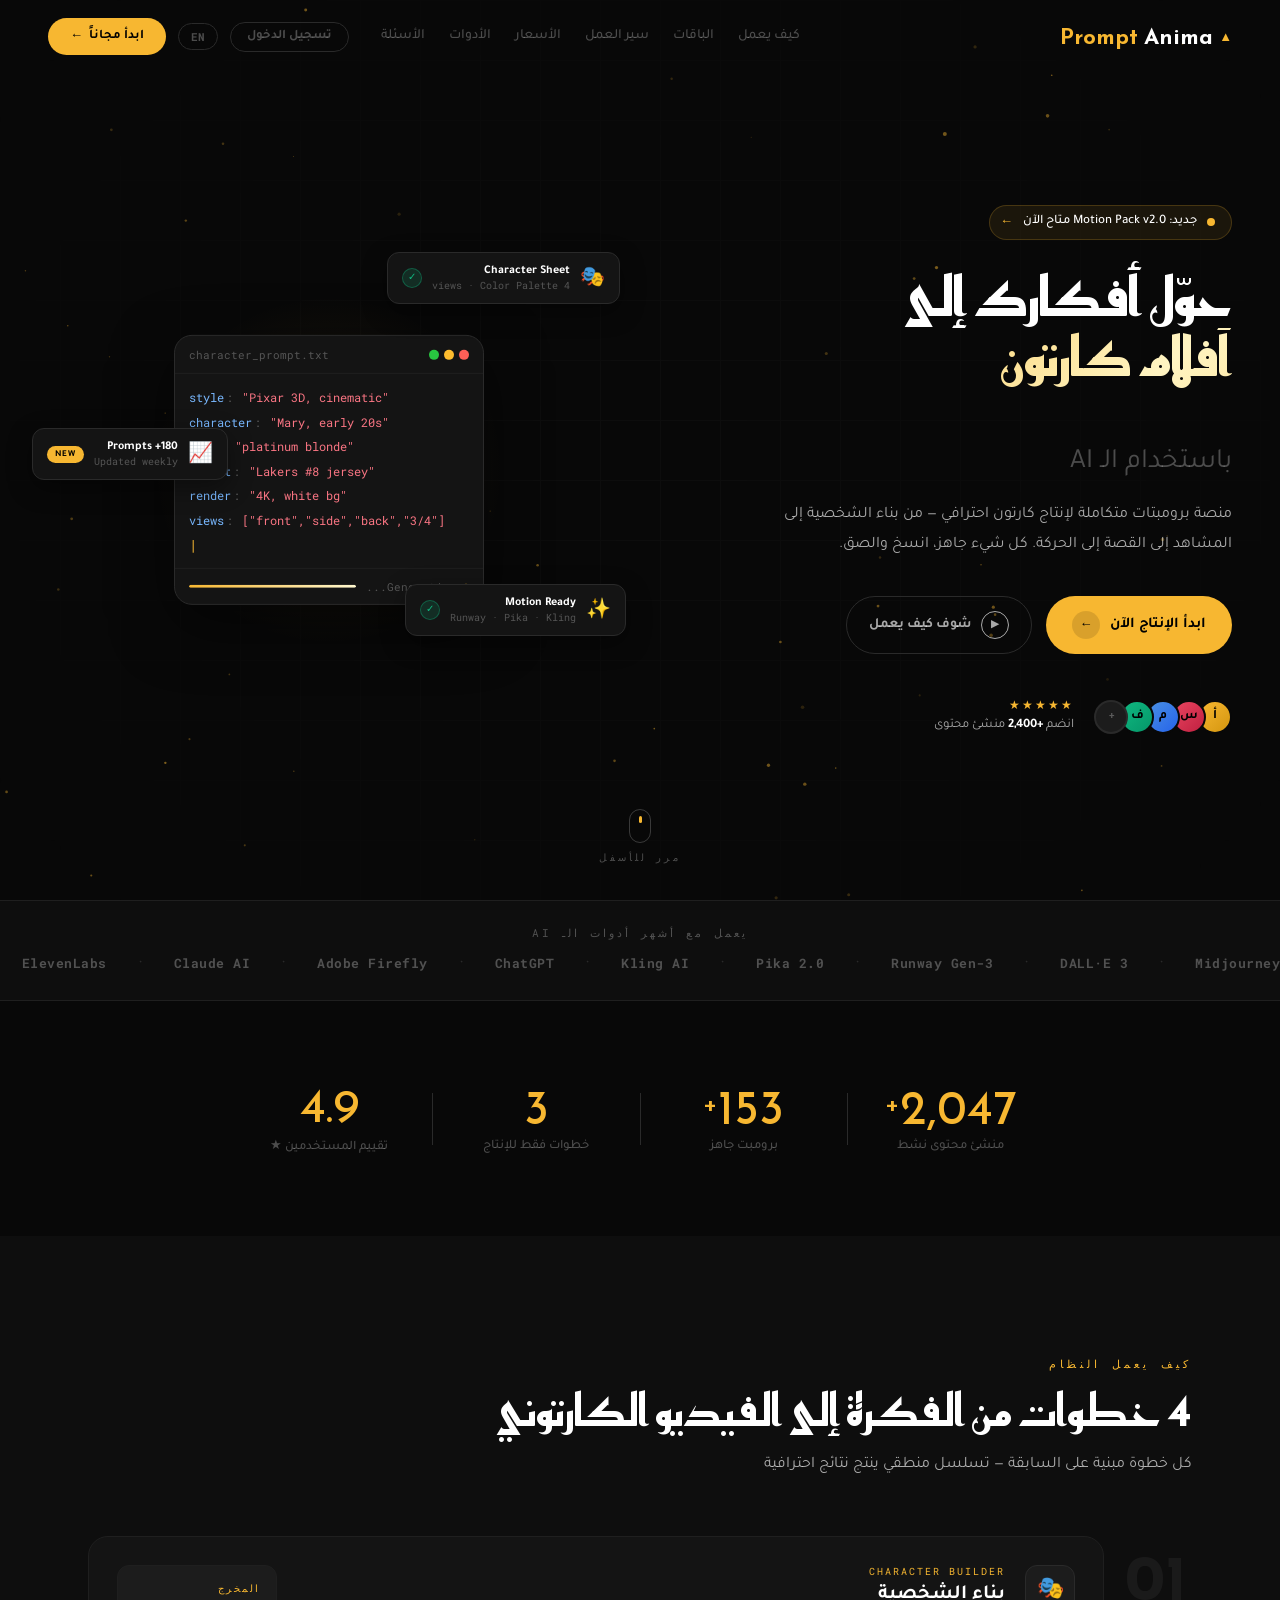
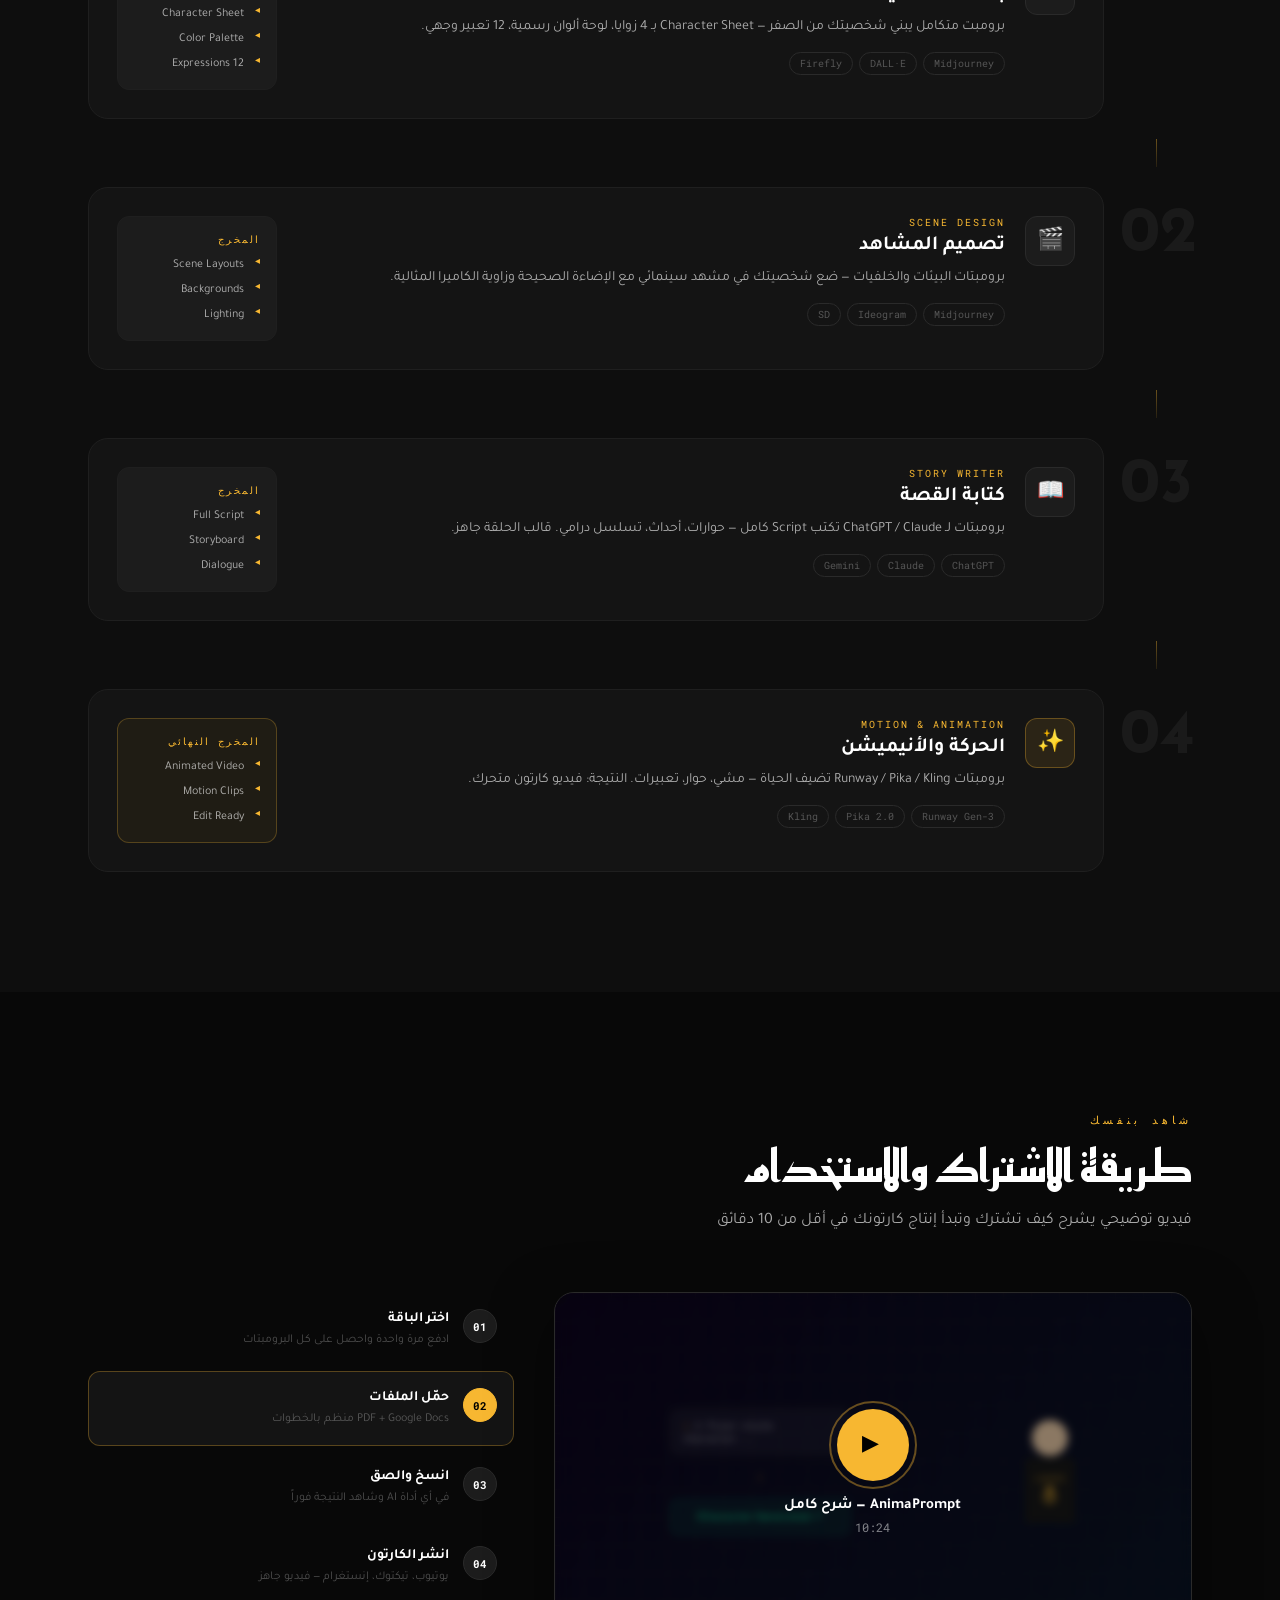
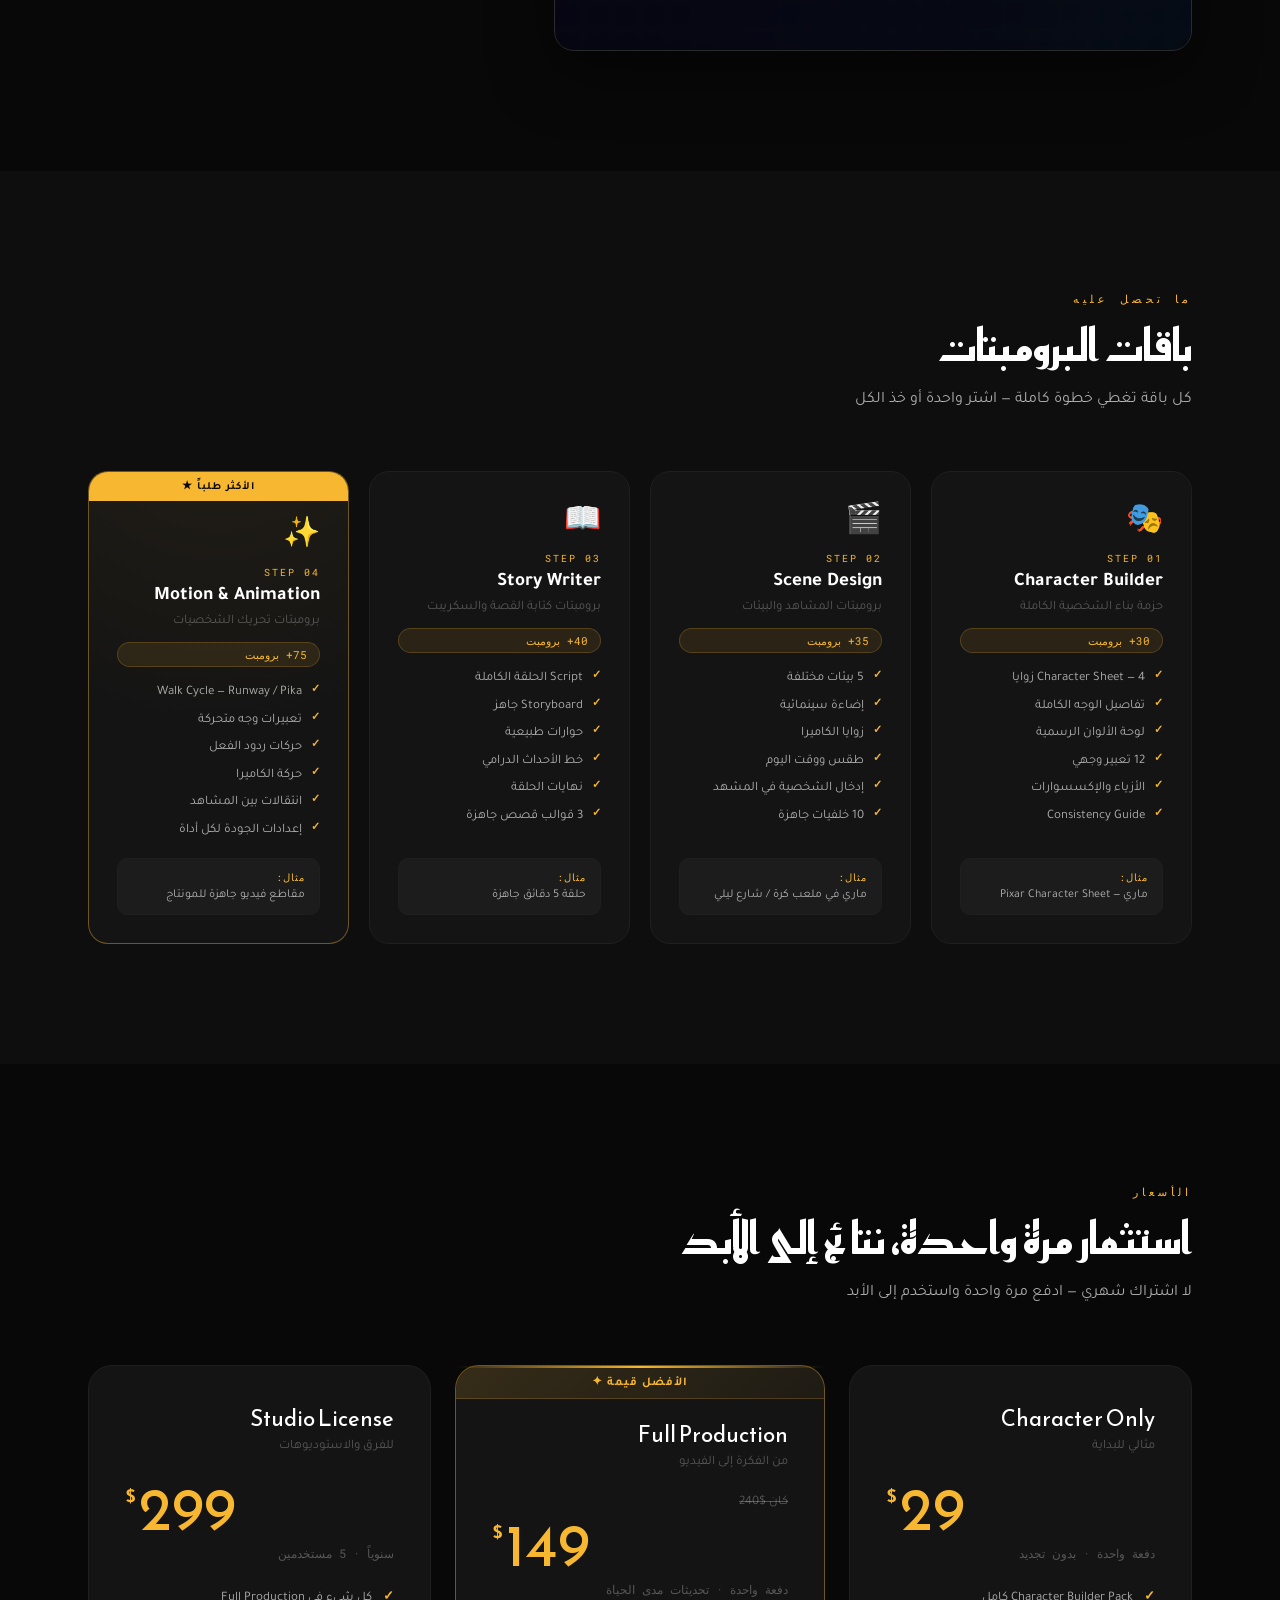
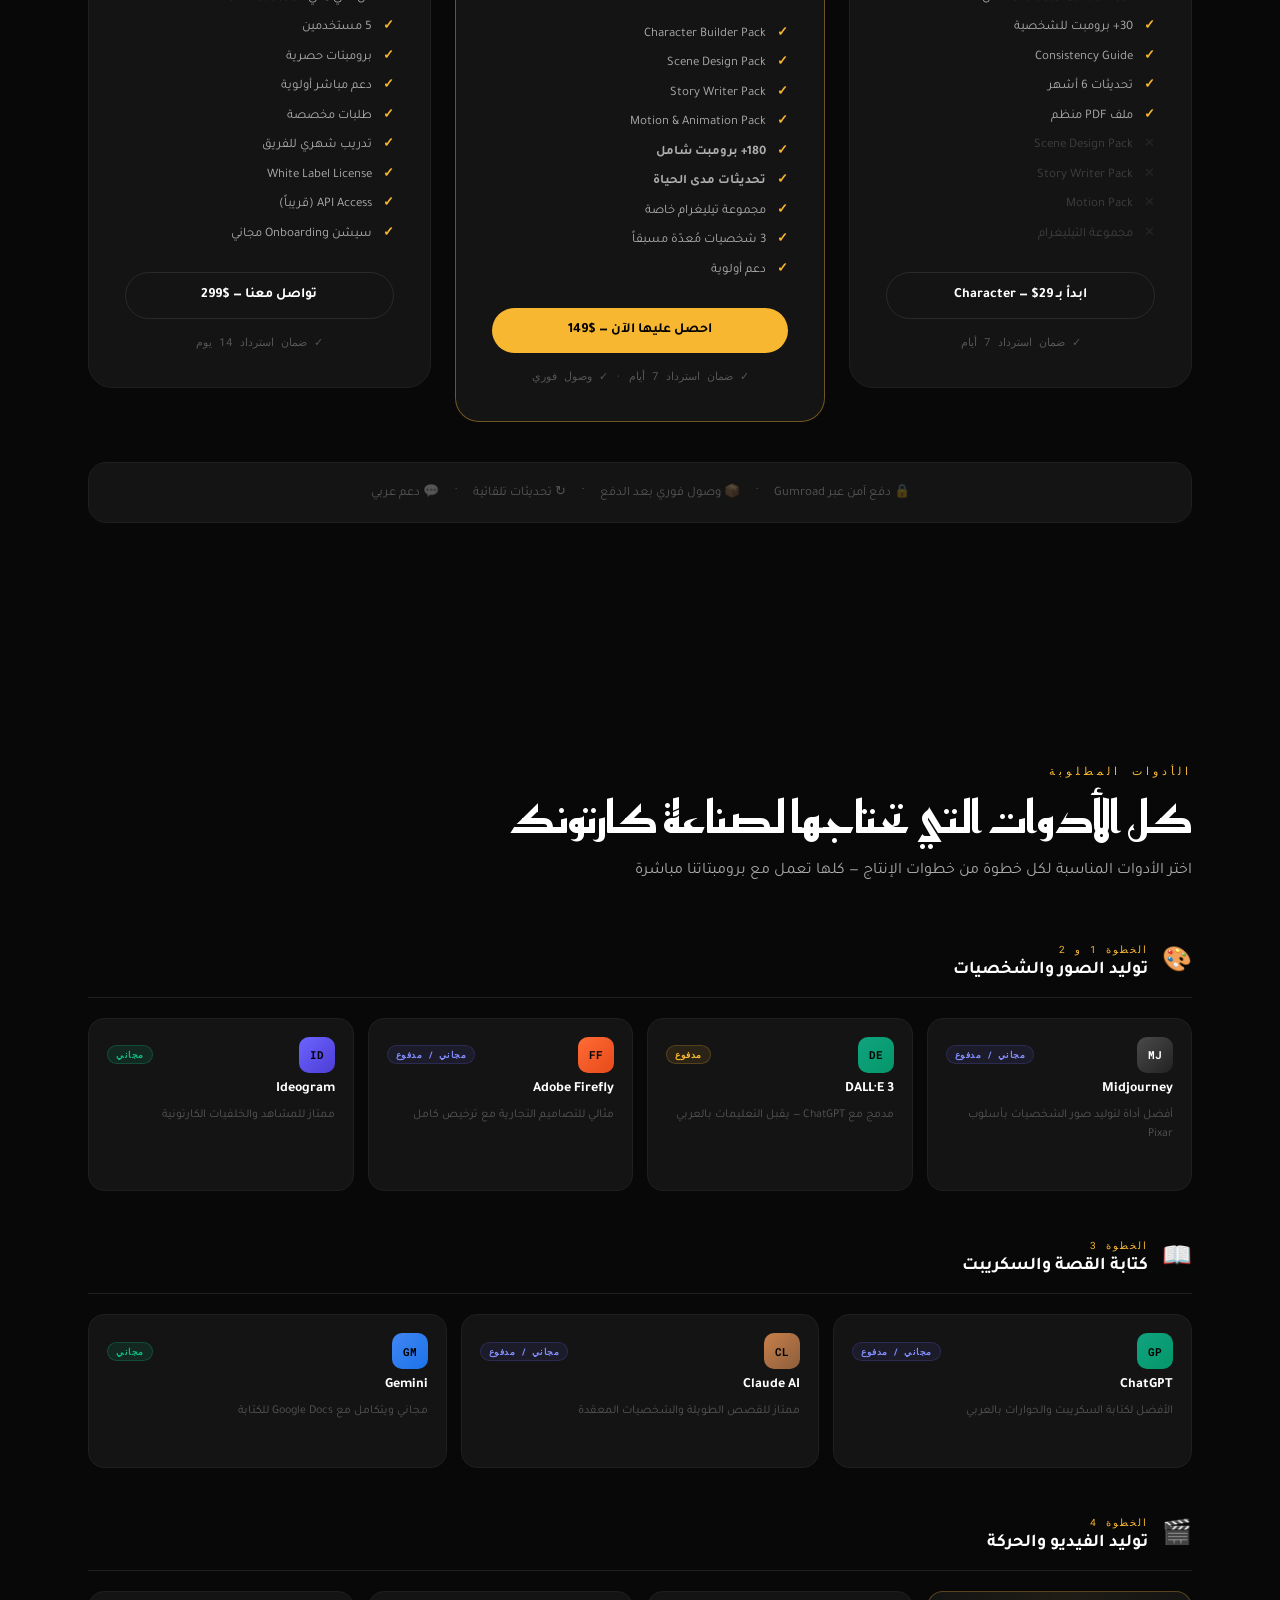
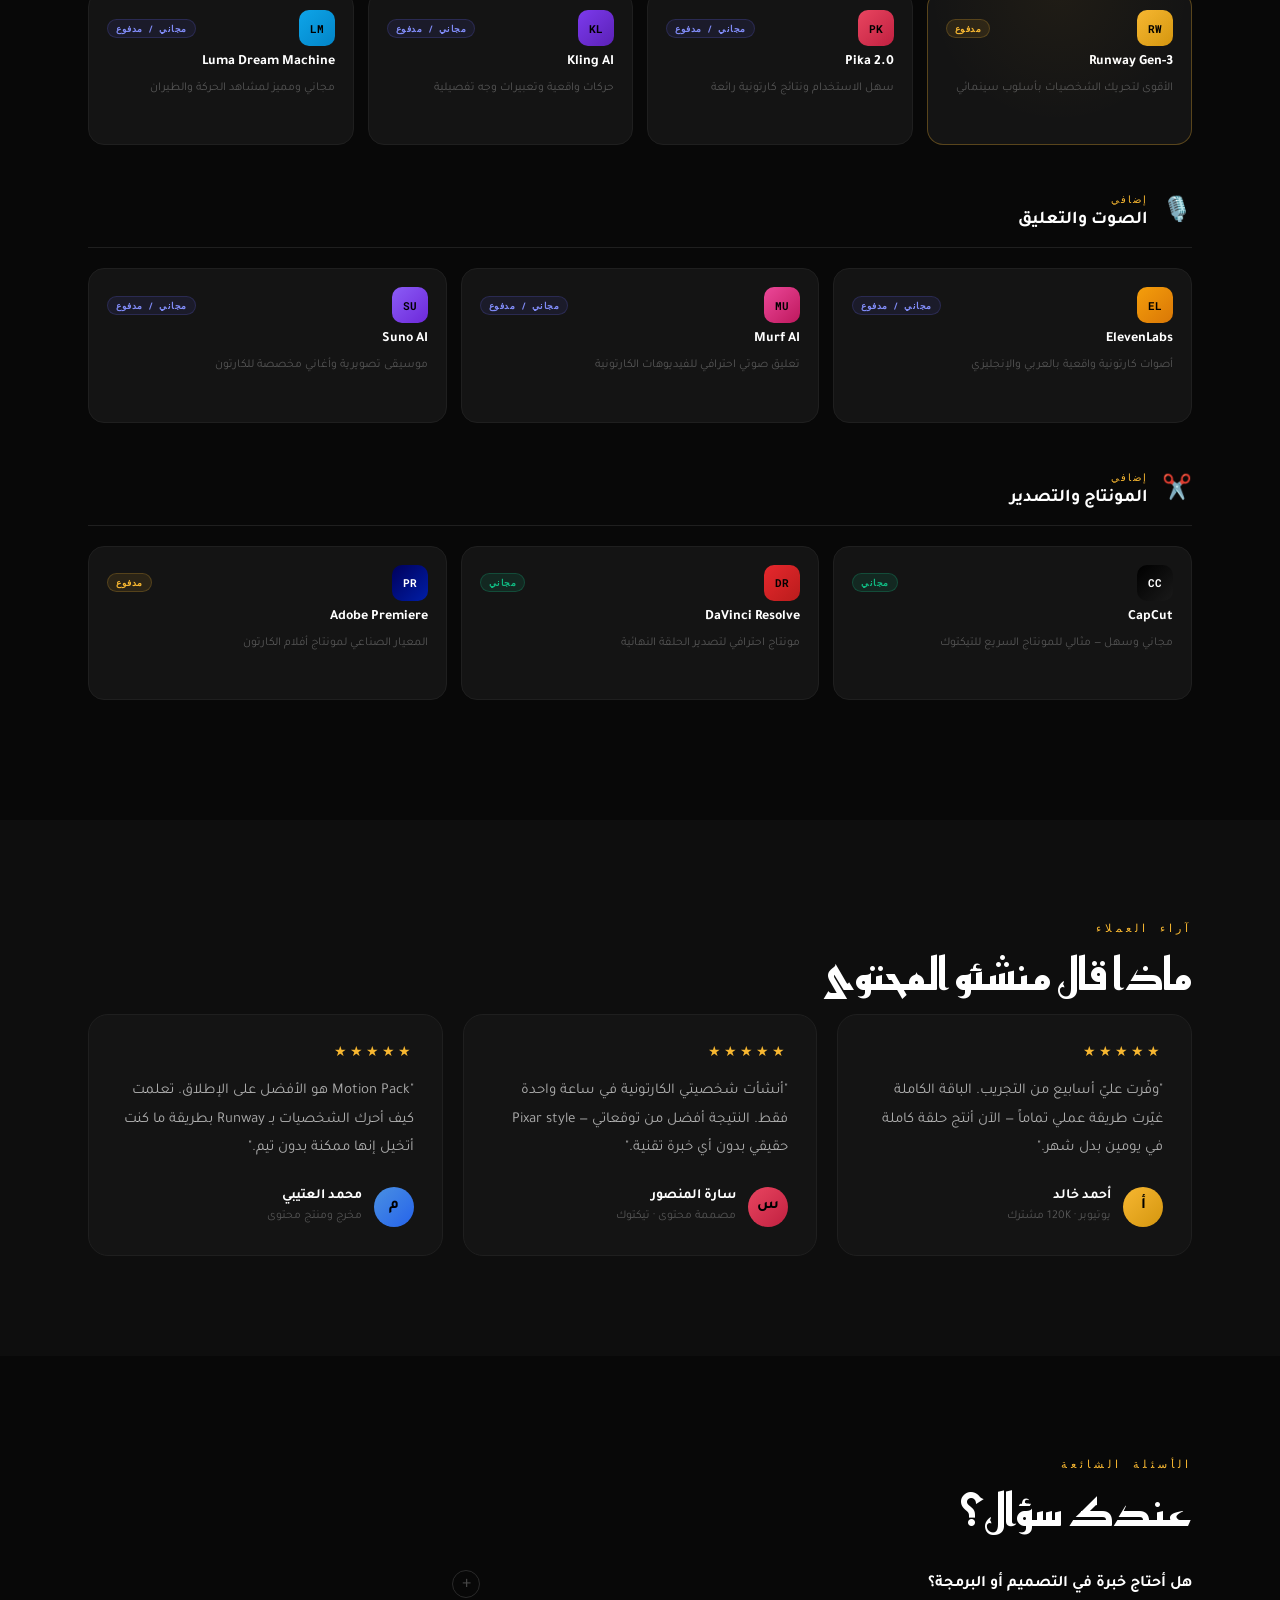
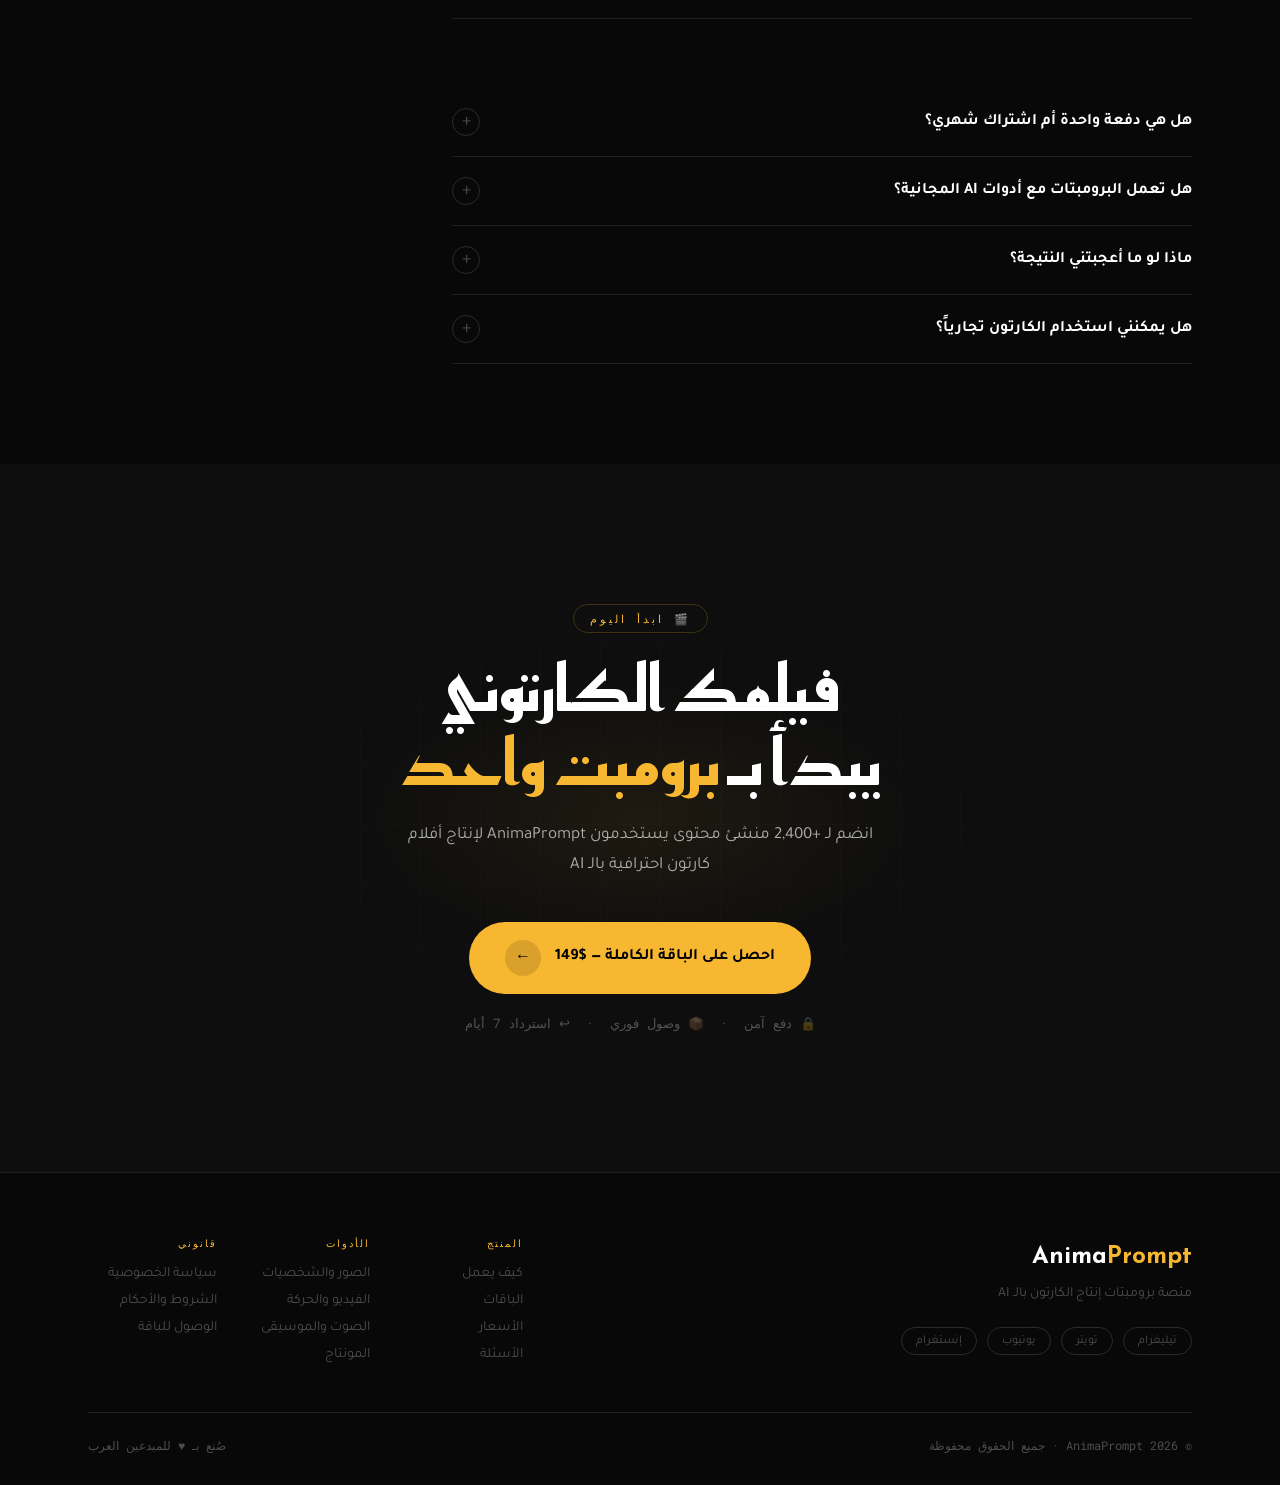
==== commit bc157816: "feat: direct card payment via Stripe Payment Links - CONFIG.stripe added with per-plan placeholder U" ====
--- a/index.html
+++ b/index.html
@@ -771,10 +771,13 @@
       </div>
     </div>
     <div class="modal-pay-methods">
+      <a href="#" class="pay-btn pay-card" id="payStripe" target="_blank" rel="noopener" data-i18n="checkout.pay2">
+        <span class="pay-icon">💳</span> دفع مباشر بالبطاقة
+        <span class="pay-badge-stripe">Visa · Mastercard · Mada</span>
+      </a>
       <a href="#" class="pay-btn pay-gumroad" id="payGumroad" target="_blank" rel="noopener" data-i18n="checkout.pay1">💳 ادفع عبر Gumroad</a>
-      <button class="pay-btn pay-card" onclick="alert('أضف رابط Stripe في CONFIG.stripe')" data-i18n="checkout.pay2">🔒 دفع بالبطاقة</button>
-    </div>
-    <div class="modal-guarantee" data-i18n="checkout.guarantee">✓ ضمان استرداد كامل 7 أيام · ✓ وصول فوري بعد الدفع</div>
+    </div>
+    <div class="modal-guarantee" data-i18n="checkout.guarantee">🔒 دفع آمن بـ Stripe · ✓ ضمان استرداد 7 أيام · ✓ وصول فوري</div>
   </div>
 </div>
 
--- a/style.css
+++ b/style.css
@@ -1050,16 +1050,26 @@
   transition: var(--tr); cursor: pointer; width: 100%;
   border: none; font-family: inherit;
 }
+/* الدفع بالبطاقة — الزر الرئيسي */
+.pay-card {
+  background: var(--gold); color: #000;
+  flex-direction: column; gap: 4px;
+  padding: 18px 24px;
+}
+.pay-card:hover { background: #fff; transform: translateY(-2px); box-shadow: 0 16px 40px rgba(247,183,49,.3); }
+.pay-icon { font-size: 18px; }
+.pay-badge-stripe {
+  font-family: 'Roboto Mono', monospace;
+  font-size: 10px; font-weight: 700;
+  color: rgba(0,0,0,0.5); letter-spacing: 1px;
+}
+/* Gumroad — ثانوي */
 .pay-gumroad {
-  background: var(--gold); color: #000;
-}
-.pay-gumroad:hover { background: #fff; transform: translateY(-2px); box-shadow: 0 16px 40px rgba(247,183,49,.25); }
-.pay-card {
   background: transparent;
   border: 1.5px solid var(--border2);
-  color: var(--text);
-}
-.pay-card:hover { border-color: var(--gold); color: var(--gold); }
+  color: var(--dim); font-size: 14px;
+}
+.pay-gumroad:hover { border-color: rgba(247,183,49,.4); color: var(--text); }
 
 .modal-guarantee {
   text-align: center;
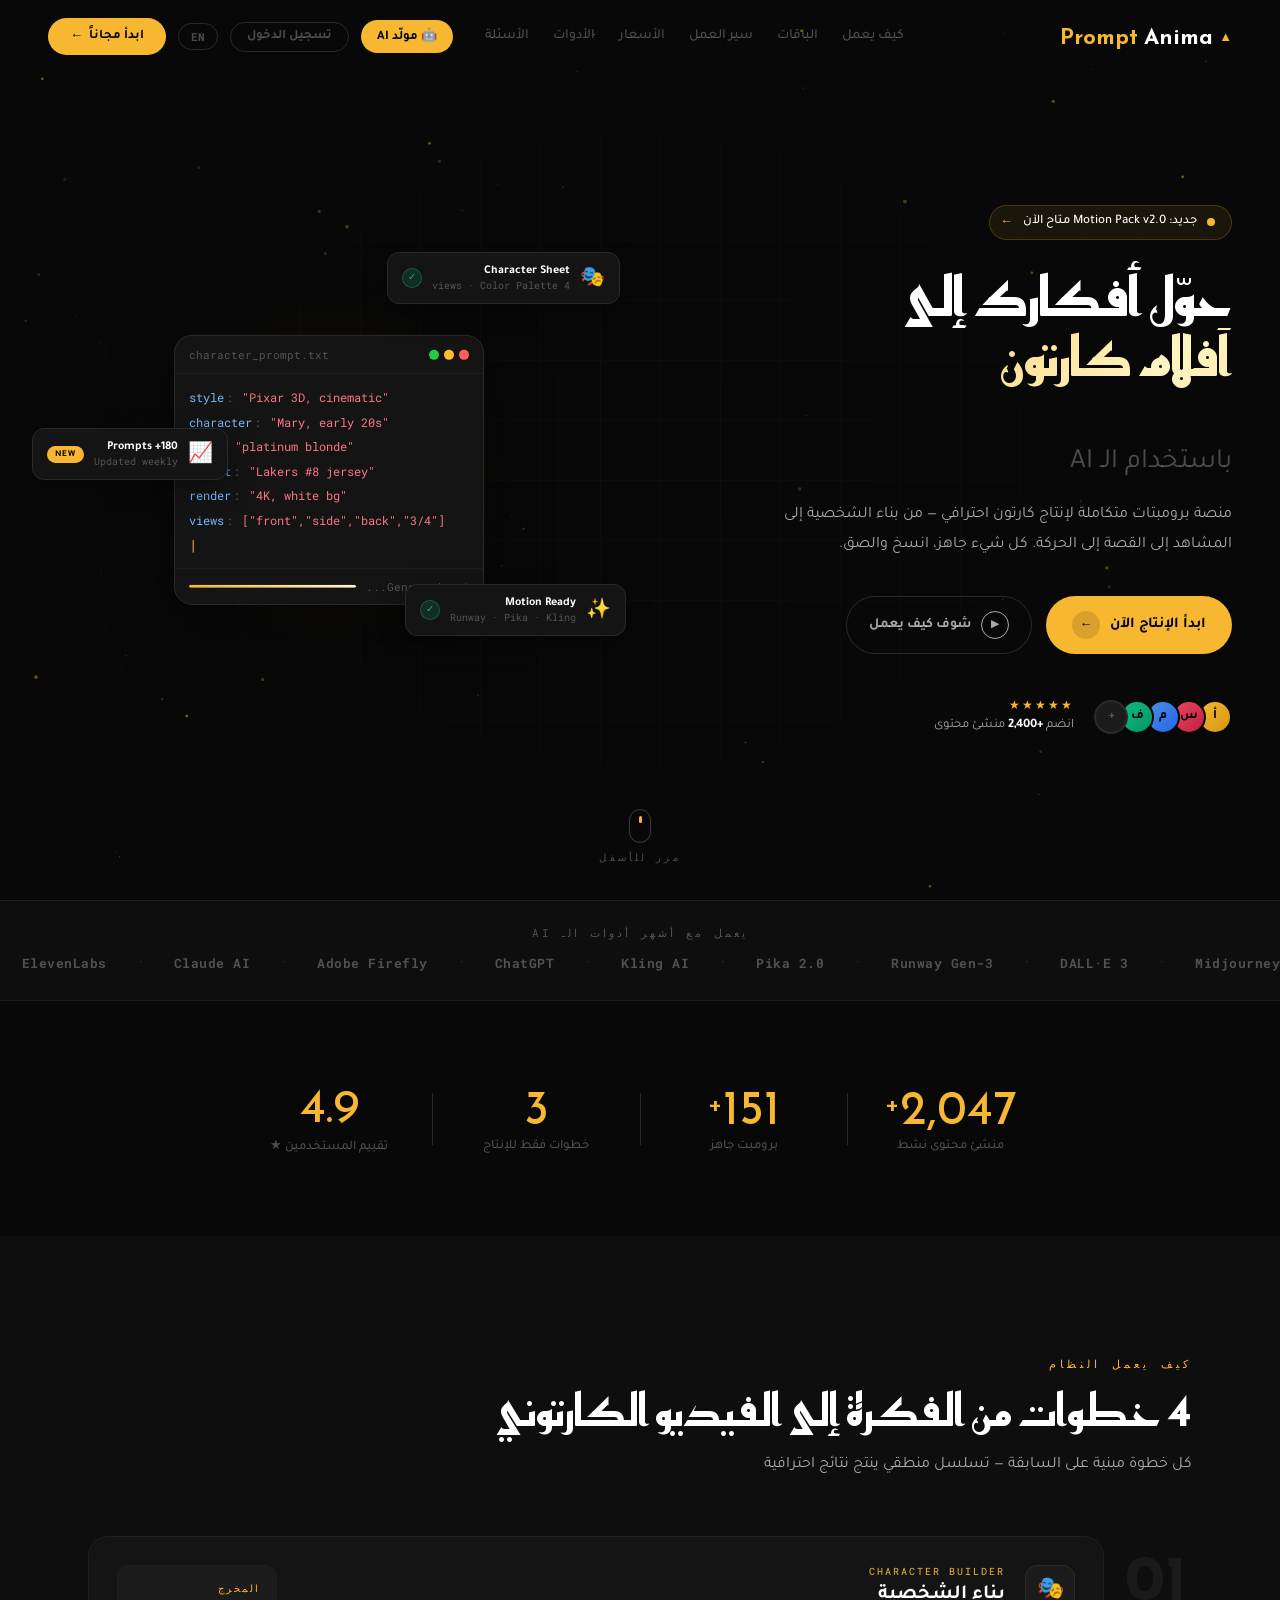
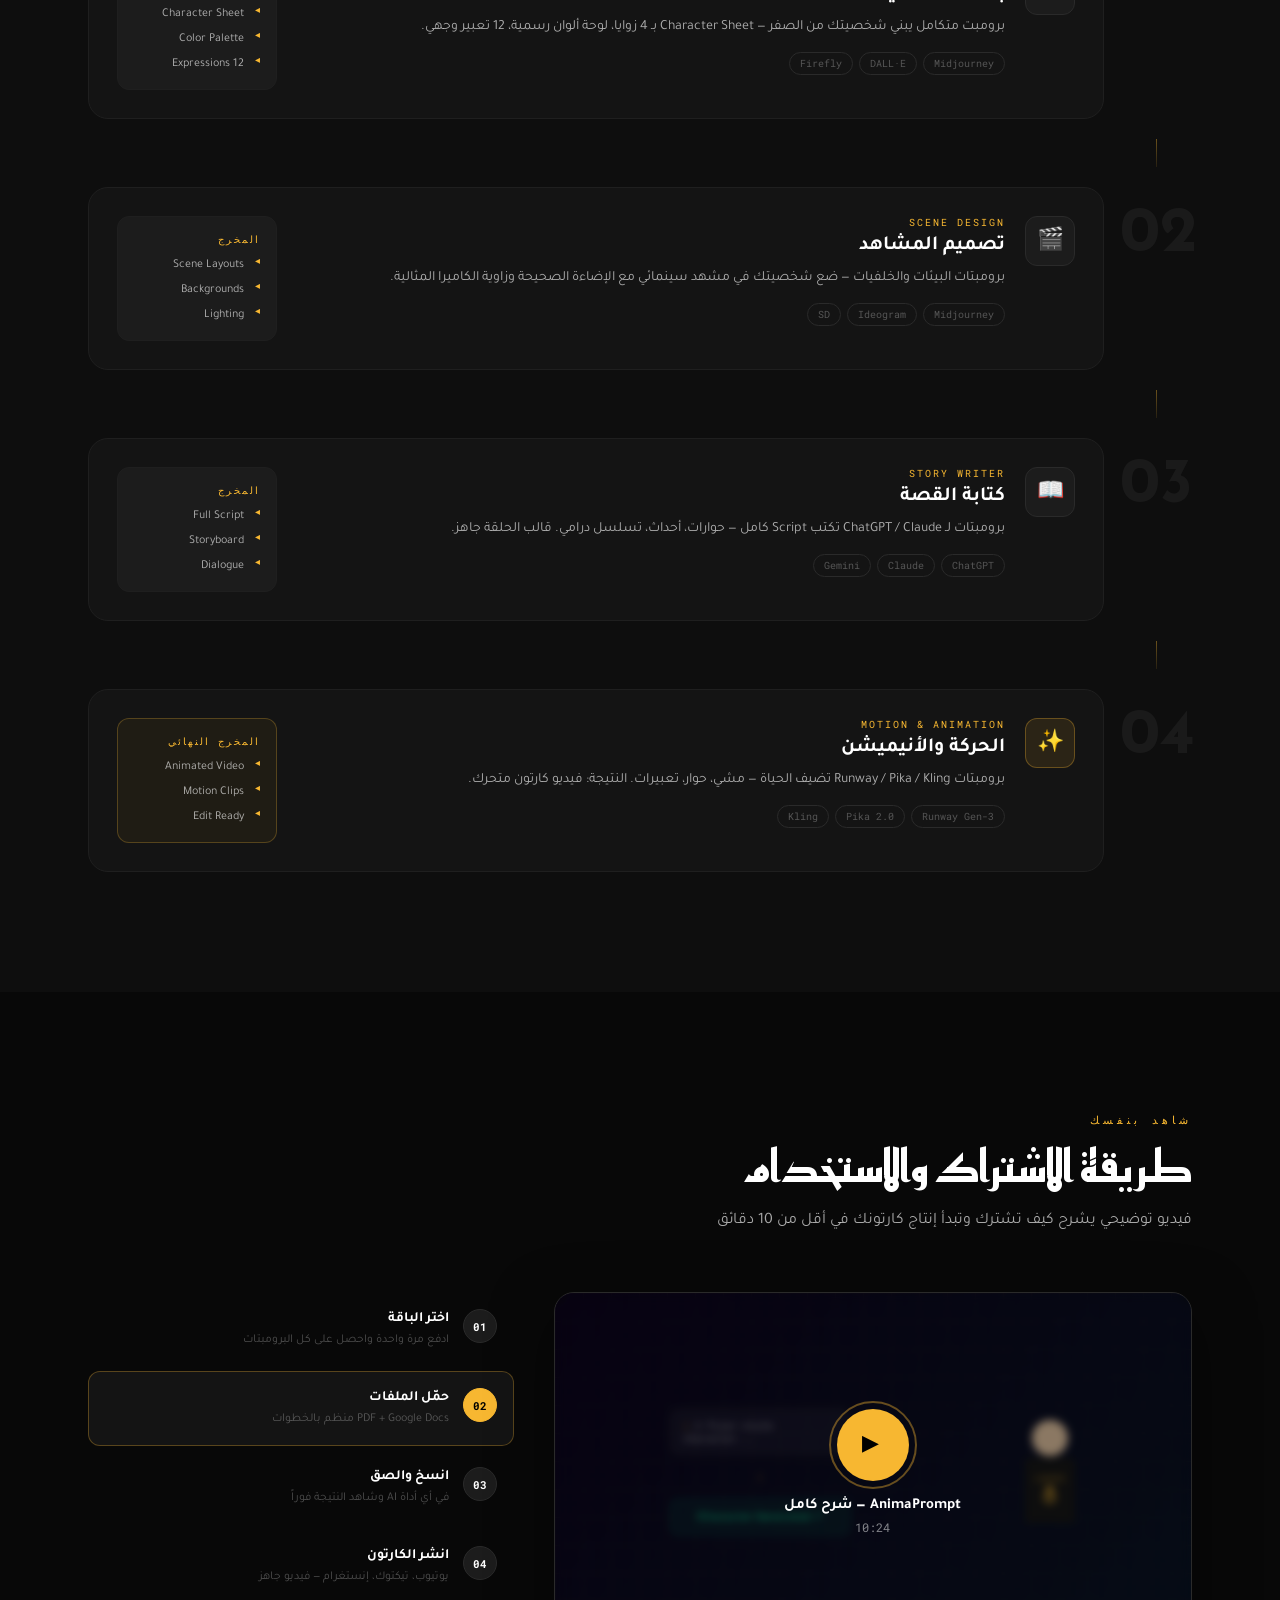
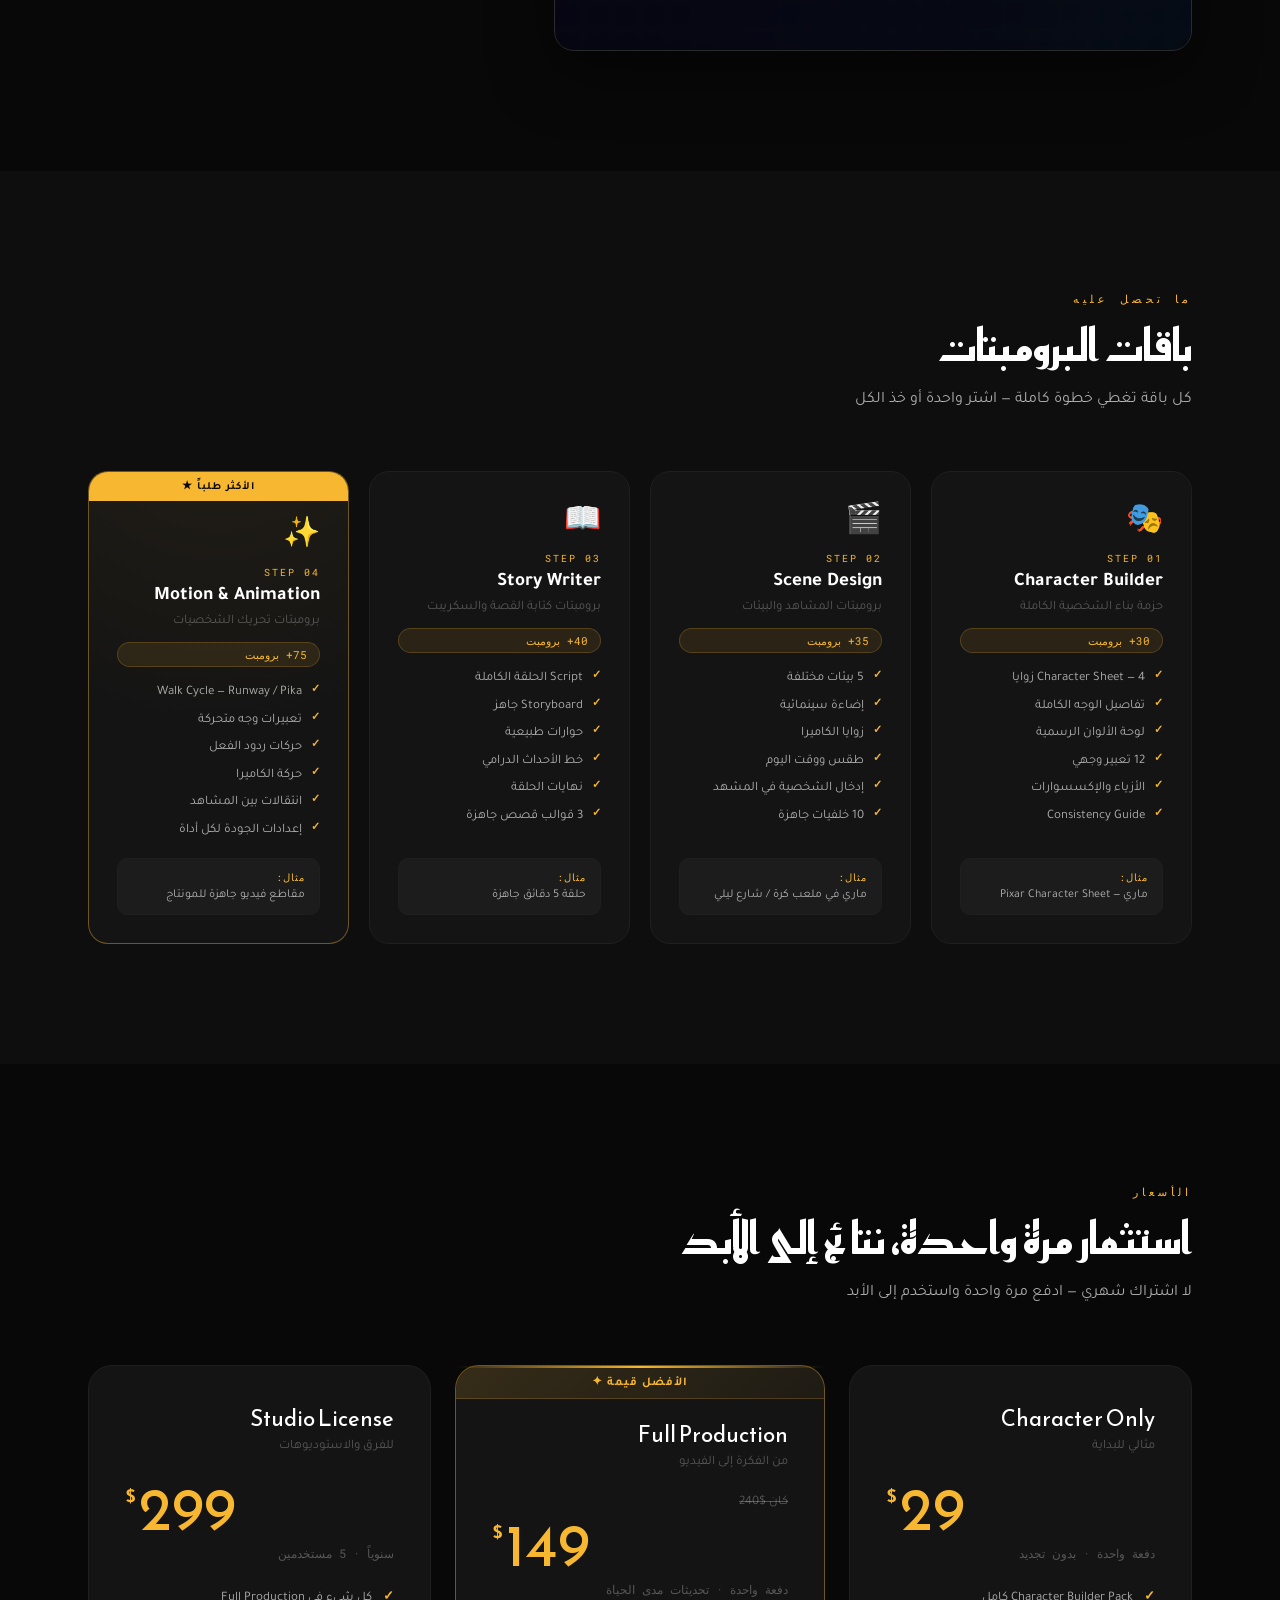
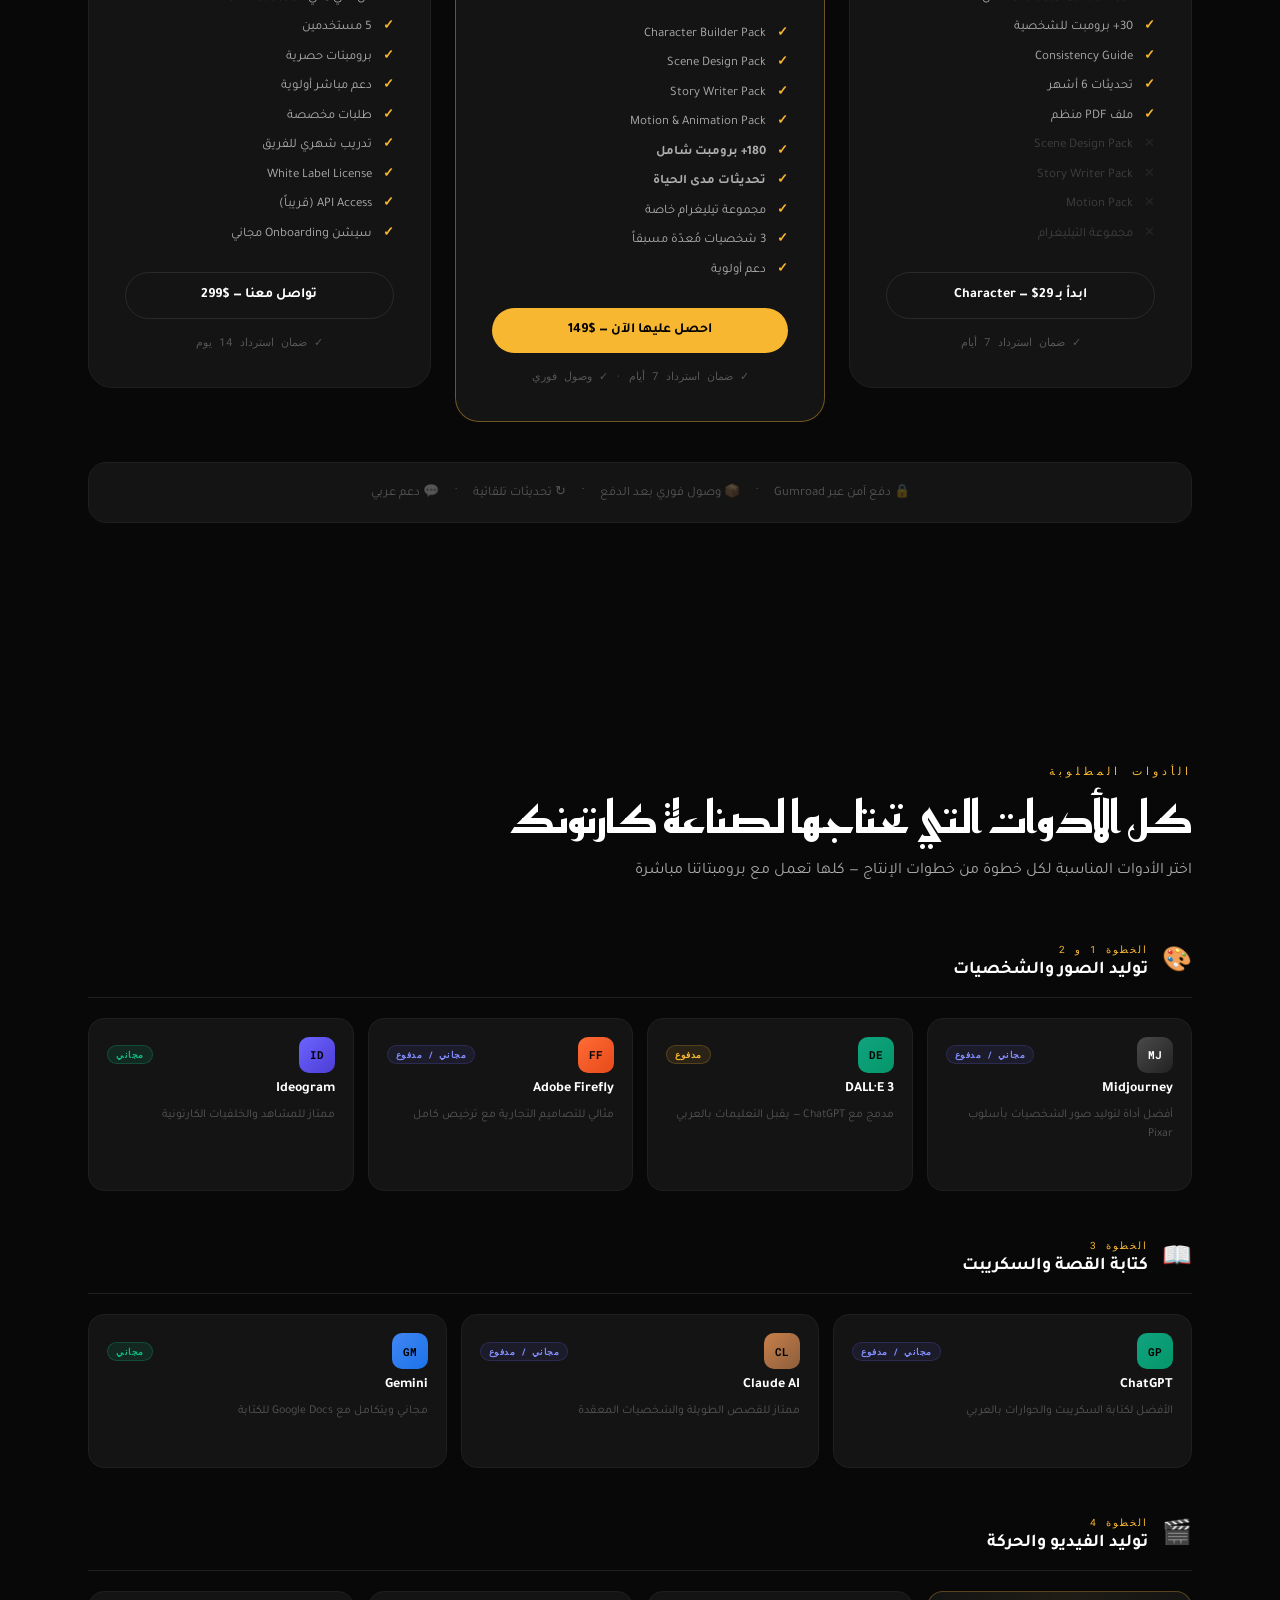
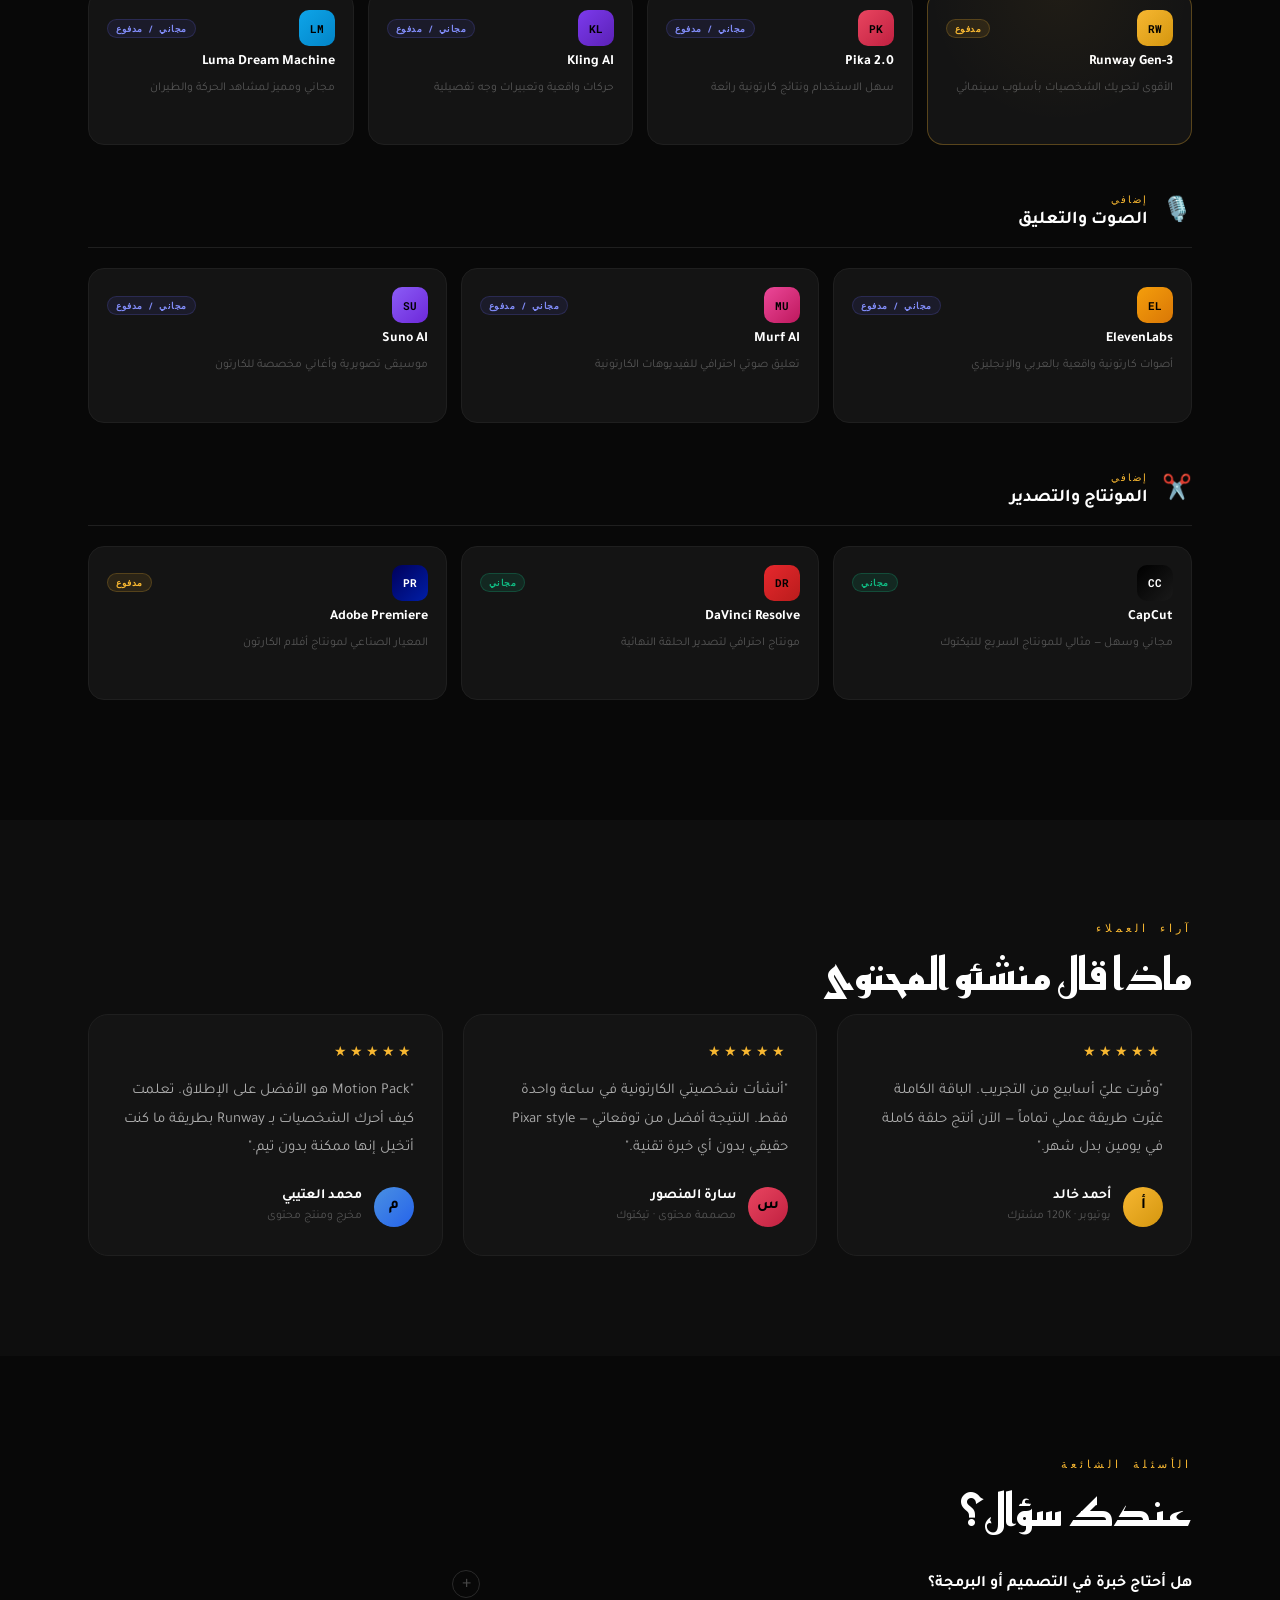
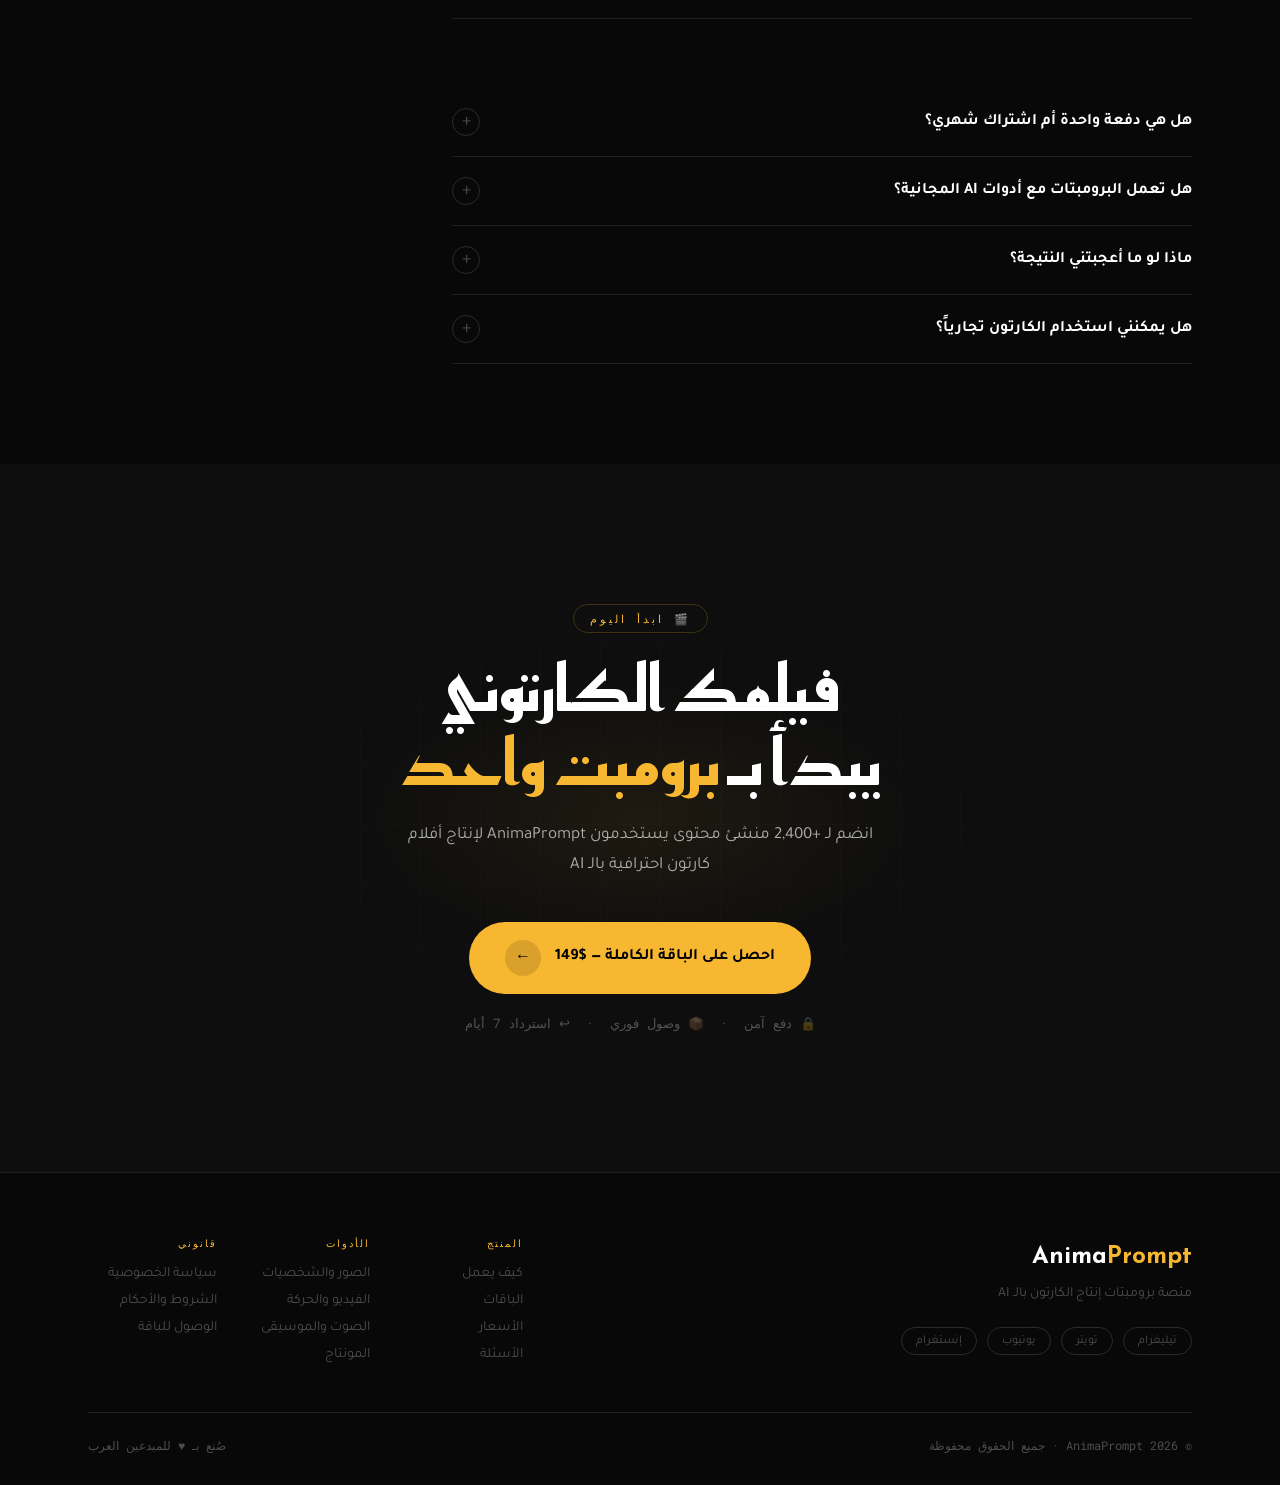
==== commit 3470740d: "feat: AI prompt generator for subscribers - api/generate.js: Vercel serverless function calls Claude" ====
--- a/index.html
+++ b/index.html
@@ -40,6 +40,7 @@
       <li><a href="#faq" data-i18n="nav.faq">الأسئلة</a></li>
     </ul>
     <div class="nav-right">
+      <a href="generator.html" class="nav-ai-btn">🤖 مولّد AI</a>
       <a href="#" class="nav-login" id="loginBtn" data-i18n="nav.login">تسجيل الدخول</a>
       <button class="lang-toggle" id="langToggle">EN</button>
       <a href="#pricing" class="nav-cta"><span data-i18n="nav.cta">ابدأ مجاناً</span> <span>←</span></a>
--- a/style.css
+++ b/style.css
@@ -1132,6 +1132,16 @@
   line-height: 1.7; margin-top: 10px;
 }
 
+/* ── AI GENERATOR NAV BUTTON ── */
+.nav-ai-btn {
+  display: inline-flex; align-items: center; gap: 6px;
+  font-size: 13px; font-weight: 700;
+  color: #000; background: var(--gold);
+  padding: 7px 16px; border-radius: 20px;
+  transition: var(--tr);
+}
+.nav-ai-btn:hover { background: #fff; transform: translateY(-1px); }
+
 /* ── LOGIN NAV LINK ── */
 .nav-login {
   font-size: 13px; font-weight: 600;
